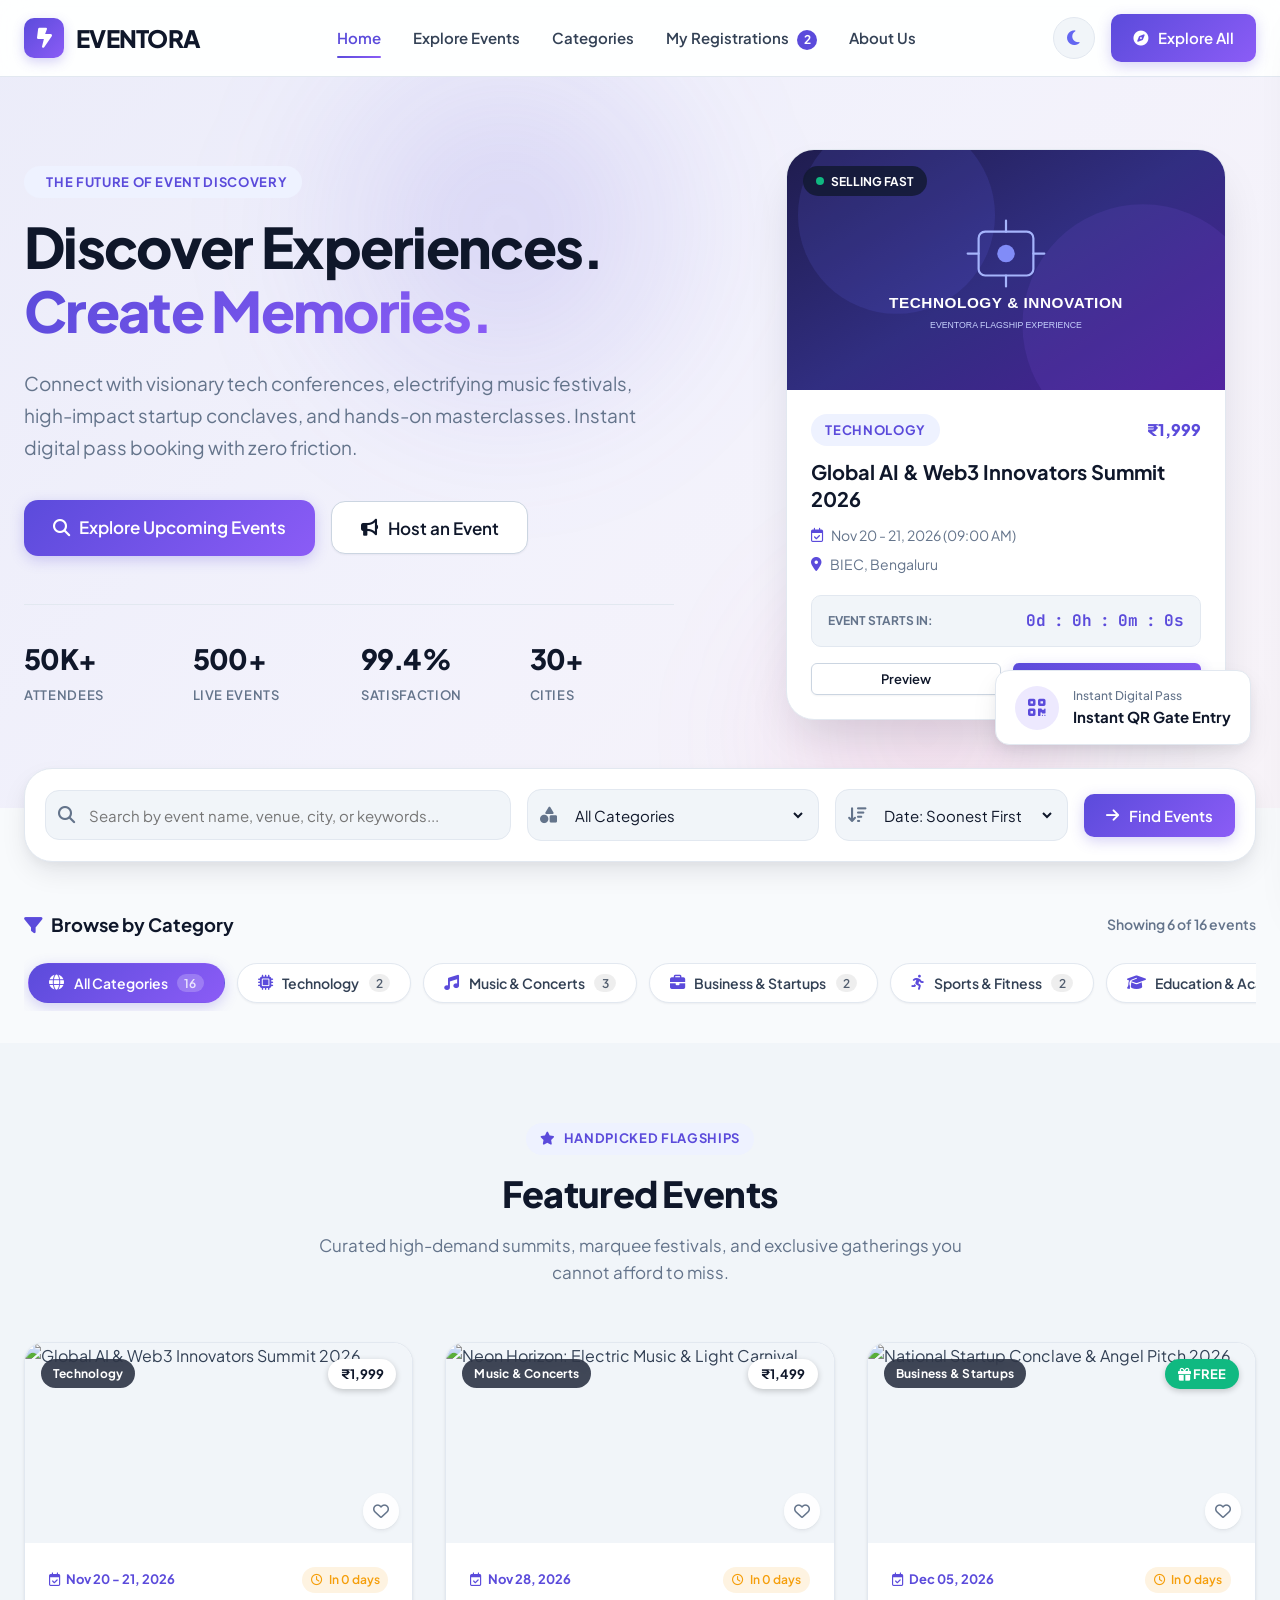
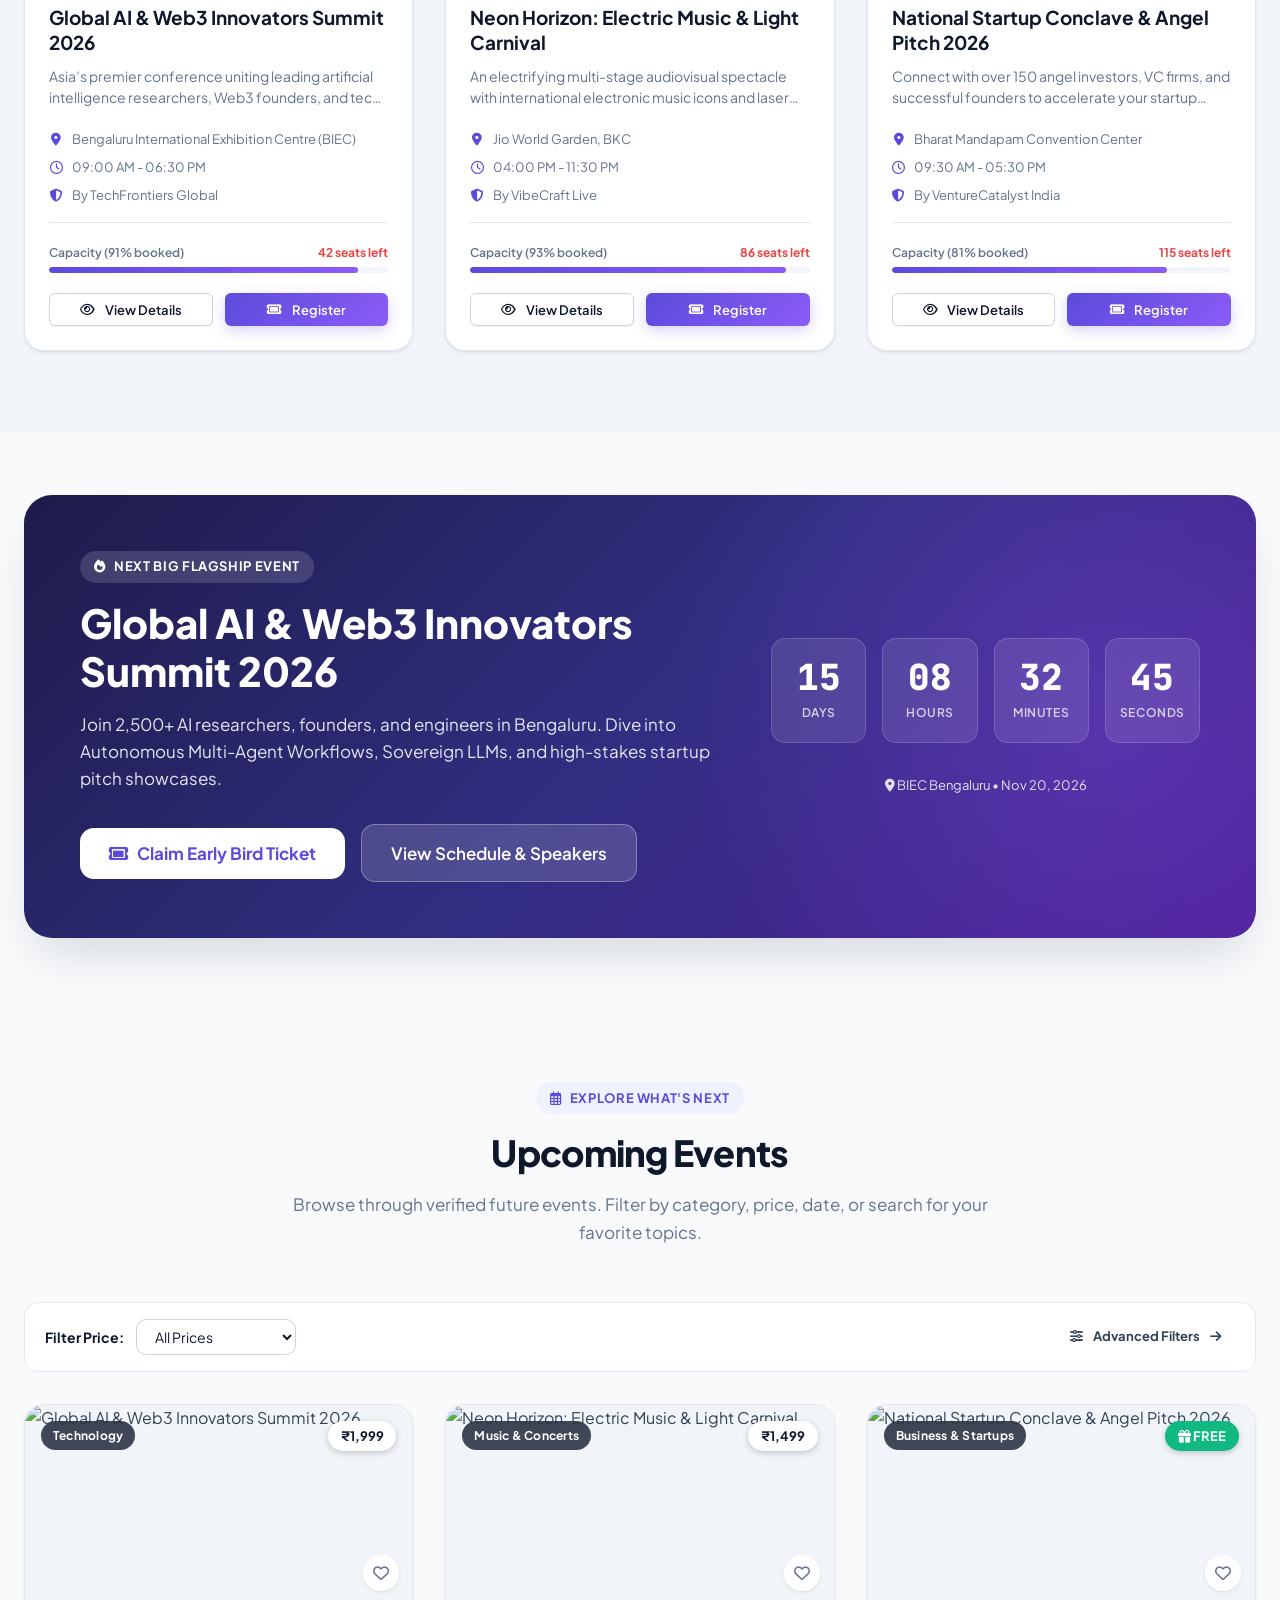
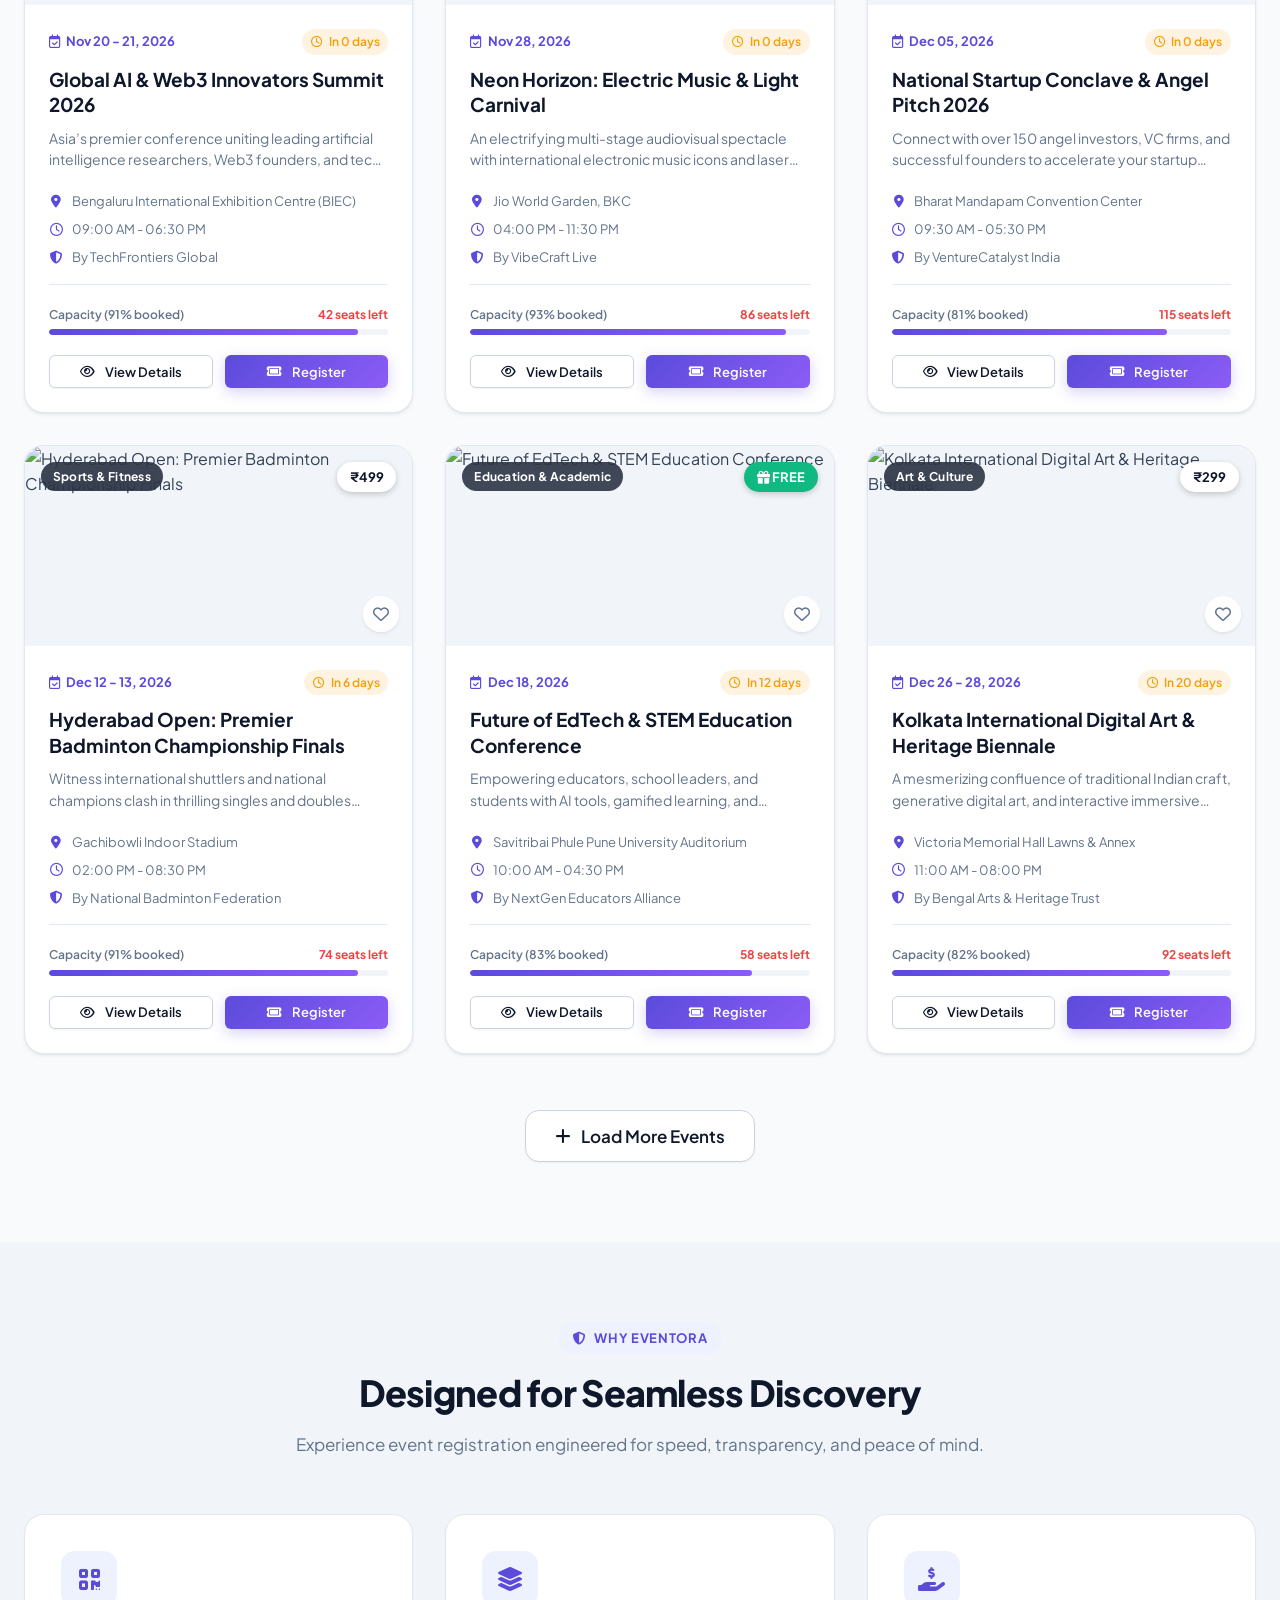
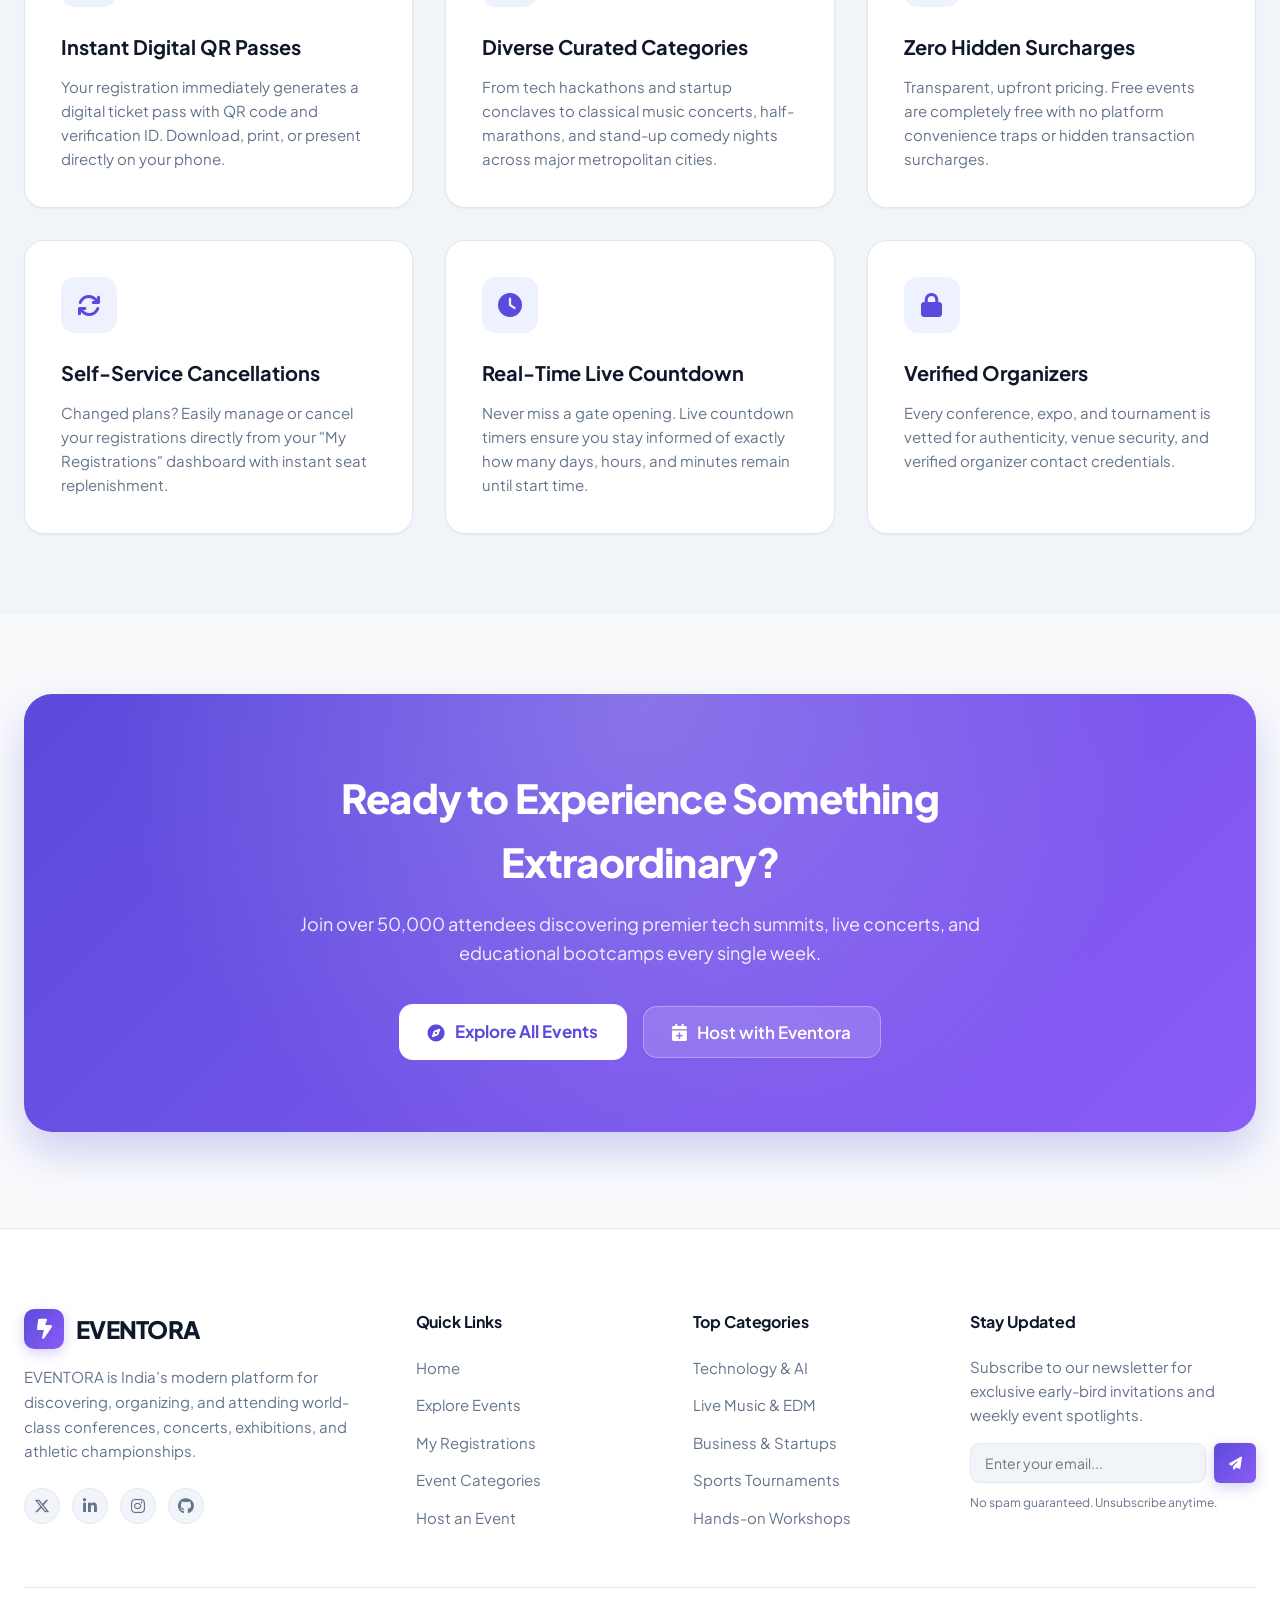
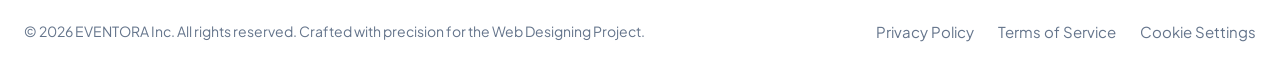
==== index.html @ 37d8bfb1 "feat: complete production-ready Eventora platform with multi-page discovery, registration, and theme" ====
<!DOCTYPE html>
<html lang="en" data-theme="light">
<head>
  <meta charset="UTF-8">
  <meta name="viewport" content="width=device-width, initial-scale=1.0">
  <meta http-equiv="X-UA-Compatible" content="ie=edge">
  <title>EVENTORA – Discover Experiences. Create Memories.</title>
  <meta name="description" content="EVENTORA is a modern, premium event discovery and registration platform. Find technology conferences, live music concerts, startup pitch summits, workshops, and sports championships.">
  <meta name="theme-color" content="#5B4BDB">

  <!-- Google Fonts: Plus Jakarta Sans -->
  <link rel="preconnect" href="https://fonts.googleapis.com">
  <link rel="preconnect" href="https://fonts.gstatic.com" crossorigin>
  <link href="https://fonts.googleapis.com/css2?family=Plus+Jakarta+Sans:wght@400;500;600;700;800&family=JetBrains+Mono:wght@600;700&display=swap" rel="stylesheet">

  <!-- Font Awesome 6.5.1 CDN -->
  <link rel="stylesheet" href="https://cdnjs.cloudflare.com/ajax/libs/font-awesome/6.5.1/css/all.min.css" integrity="sha512-DTOQO9RWCH3ppGqcWaEA1BIZOC6xxalwEsw9c2QQeAIftl+Vegovlnee1c9QX4TctnWMn13TZye+giMm8e2LwA==" crossorigin="anonymous" referrerpolicy="no-referrer" />

  <!-- Stylesheets -->
  <link rel="stylesheet" href="css/themes.css">
  <link rel="stylesheet" href="css/style.css">
  <link rel="stylesheet" href="css/responsive.css">
</head>
<body>

  <!-- ============================================================
       1. NAVIGATION BAR
       ============================================================ -->
  <header class="site-header" role="banner">
    <div class="container nav-container">
      <a href="index.html" class="brand-logo" aria-label="Eventora Home">
        <div class="brand-icon">
          <i class="fa-solid fa-bolt-lightning"></i>
        </div>
        <span>EVENTORA</span>
      </a>

      <nav class="nav-menu" role="navigation" aria-label="Main Navigation">
        <a href="index.html" class="nav-link active">Home</a>
        <a href="events.html" class="nav-link">Explore Events</a>
        <a href="#categoriesSection" class="nav-link">Categories</a>
        <a href="registrations.html" class="nav-link">
          My Registrations
          <span class="nav-badge-pill reg-count-badge" style="display: none;">0</span>
        </a>
        <a href="#whyChooseUs" class="nav-link">About Us</a>
      </nav>

      <div class="nav-actions">
        <!-- Theme Toggle -->
        <button class="theme-toggle-btn" aria-label="Toggle Dark/Light Mode" title="Toggle Theme">
          <i class="fa-solid fa-moon"></i>
        </button>

        <!-- CTA Button -->
        <a href="events.html" class="btn btn-primary btn-explore-nav">
          <i class="fa-solid fa-compass"></i> Explore All
        </a>

        <!-- Mobile Menu Hamburger -->
        <button class="mobile-menu-btn" aria-label="Open mobile navigation menu">
          <i class="fa-solid fa-bars"></i>
        </button>
      </div>
    </div>
  </header>

  <!-- Mobile Drawer Backdrop & Menu -->
  <div class="mobile-nav-backdrop" id="mobileNavBackdrop"></div>
  <aside class="mobile-nav-drawer" id="mobileNavDrawer" aria-label="Mobile Navigation Menu">
    <div class="mobile-drawer-header">
      <a href="index.html" class="brand-logo">
        <div class="brand-icon">
          <i class="fa-solid fa-bolt-lightning"></i>
        </div>
        <span>EVENTORA</span>
      </a>
      <button class="mobile-drawer-close" aria-label="Close menu">
        <i class="fa-solid fa-xmark"></i>
      </button>
    </div>

    <div class="mobile-drawer-links">
      <a href="index.html" class="mobile-drawer-link active">
        <i class="fa-solid fa-house"></i> Home
      </a>
      <a href="events.html" class="mobile-drawer-link">
        <i class="fa-solid fa-compass"></i> Explore Events
      </a>
      <a href="#categoriesSection" class="mobile-drawer-link">
        <i class="fa-solid fa-shapes"></i> Categories
      </a>
      <a href="registrations.html" class="mobile-drawer-link">
        <i class="fa-solid fa-ticket"></i> My Registrations
        <span class="nav-badge-pill reg-count-badge" style="display: none;">0</span>
      </a>
      <a href="#whyChooseUs" class="mobile-drawer-link">
        <i class="fa-solid fa-circle-info"></i> About Eventora
      </a>
      <a href="#" class="mobile-drawer-link host-event-trigger">
        <i class="fa-solid fa-calendar-plus"></i> Host an Event
      </a>
    </div>

    <div class="mobile-drawer-actions">
      <button class="btn btn-secondary btn-block theme-toggle-btn">
        <i class="fa-solid fa-moon"></i>
        <span class="theme-text">Dark Mode</span>
      </button>
      <a href="events.html" class="btn btn-primary btn-block">
        <i class="fa-solid fa-ticket"></i> Browse All Events
      </a>
    </div>
  </aside>

  <main id="mainContent">

    <!-- ============================================================
         2. HERO SECTION
         ============================================================ -->
    <section class="hero-section" aria-label="Hero Section">
      <div class="hero-glow-1"></div>
      <div class="hero-glow-2"></div>

      <div class="container hero-grid">
        <div class="hero-content">
          <div class="section-badge">
            <i class="fa-solid fa-sparkles"></i> The Future of Event Discovery
          </div>

          <h1 class="hero-headline">
            Discover Experiences. <br>
            <span class="gradient-text">Create Memories.</span>
          </h1>

          <p class="hero-description">
            Connect with visionary tech conferences, electrifying music festivals, high-impact startup conclaves, and hands-on masterclasses. Instant digital pass booking with zero friction.
          </p>

          <div class="hero-cta-group">
            <a href="#upcomingSection" class="btn btn-primary btn-lg">
              <i class="fa-solid fa-magnifying-glass"></i> Explore Upcoming Events
            </a>
            <button class="btn btn-secondary btn-lg host-event-trigger">
              <i class="fa-solid fa-bullhorn"></i> Host an Event
            </button>
          </div>

          <!-- Trust & Impact Metrics -->
          <div class="hero-metrics">
            <div class="metric-item">
              <span class="metric-number">50K+</span>
              <span class="metric-label">Attendees</span>
            </div>
            <div class="metric-item">
              <span class="metric-number">500+</span>
              <span class="metric-label">Live Events</span>
            </div>
            <div class="metric-item">
              <span class="metric-number">99.4%</span>
              <span class="metric-label">Satisfaction</span>
            </div>
            <div class="metric-item">
              <span class="metric-number">30+</span>
              <span class="metric-label">Cities</span>
            </div>
          </div>
        </div>

        <!-- Hero Visual Showcase Card -->
        <div class="hero-visual">
          <div class="hero-card-stack">
            <article class="hero-main-card">
              <div class="hero-card-image-box">
                <img src="https://images.unsplash.com/photo-1540575467063-178a50c2df87?auto=format&fit=crop&w=800&q=80" alt="Global AI & Web3 Summit 2026" class="hero-card-image" onerror="this.src='assets/images/tech-fallback.svg'">
                <div class="hero-card-live-pill">
                  <span class="pulse-dot"></span> SELLING FAST
                </div>
              </div>

              <div class="hero-card-body">
                <div class="hero-card-tags">
                  <span class="section-badge" style="margin-bottom: 0;">Technology</span>
                  <span style="font-weight: 800; color: var(--primary);">₹1,999</span>
                </div>

                <h3 class="hero-card-title">Global AI & Web3 Innovators Summit 2026</h3>

                <div class="hero-card-meta">
                  <div class="hero-card-meta-item">
                    <i class="fa-regular fa-calendar-check" style="color: var(--primary);"></i>
                    <span>Nov 20 - 21, 2026 (09:00 AM)</span>
                  </div>
                  <div class="hero-card-meta-item">
                    <i class="fa-solid fa-location-dot" style="color: var(--primary);"></i>
                    <span>BIEC, Bengaluru</span>
                  </div>
                </div>

                <div class="hero-countdown-box">
                  <span class="hero-countdown-label">Event Starts In:</span>
                  <div class="hero-countdown-timer">
                    <span id="heroTimerDays">15d</span> :
                    <span id="heroTimerHours">08h</span> :
                    <span id="heroTimerMins">32m</span> :
                    <span id="heroTimerSecs">44s</span>
                  </div>
                </div>

                <div style="margin-top: 1rem; display: flex; gap: 0.75rem;">
                  <button class="btn btn-secondary btn-sm btn-block quick-view-btn" data-id="evt-101">
                    Preview
                  </button>
                  <button class="btn btn-primary btn-sm btn-block register-card-btn" data-id="evt-101">
                    <i class="fa-solid fa-ticket"></i> Book Ticket
                  </button>
                </div>
              </div>
            </article>

            <!-- Floating Micro Interaction Badge -->
            <div class="floating-mini-widget">
              <div class="floating-icon-box">
                <i class="fa-solid fa-qrcode"></i>
              </div>
              <div>
                <div class="floating-text-sub">Instant Digital Pass</div>
                <div class="floating-text-main">Instant QR Gate Entry</div>
              </div>
            </div>
          </div>
        </div>
      </div>
    </section>

    <!-- ============================================================
         3. SEARCH SECTION
         ============================================================ -->
    <section class="search-filter-section" id="searchSection" aria-label="Event Search">
      <div class="container">
        <div class="search-box-card">
          <form class="search-form-grid" onsubmit="event.preventDefault();">
            <div class="search-input-wrapper">
              <i class="fa-solid fa-magnifying-glass search-input-icon"></i>
              <input type="text" class="search-input event-search-input" placeholder="Search by event name, venue, city, or keywords..." aria-label="Search events by keyword">
              <button type="button" class="search-clear-btn" aria-label="Clear search">
                <i class="fa-solid fa-xmark"></i>
              </button>
            </div>

            <div class="search-select-wrapper">
              <i class="fa-solid fa-shapes search-input-icon"></i>
              <select class="search-select" id="searchCategorySelect" aria-label="Filter by category">
                <option value="all">All Categories</option>
                <option value="technology">Technology</option>
                <option value="music">Music & Concerts</option>
                <option value="business">Business & Startups</option>
                <option value="sports">Sports & Fitness</option>
                <option value="education">Education & Academic</option>
                <option value="art">Art & Culture</option>
                <option value="workshops">Workshops & Bootcamps</option>
                <option value="entertainment">Entertainment & Comedy</option>
              </select>
            </div>

            <div class="search-select-wrapper">
              <i class="fa-solid fa-arrow-down-wide-short search-input-icon"></i>
              <select class="search-select" id="eventSortSelect" aria-label="Sort events">
                <option value="date-asc">Date: Soonest First</option>
                <option value="date-desc">Date: Latest First</option>
                <option value="price-asc">Price: Low to High</option>
                <option value="price-desc">Price: High to Low</option>
                <option value="popular">Most Popular</option>
                <option value="name-asc">Name: A to Z</option>
              </select>
            </div>

            <button type="button" class="btn btn-primary" onclick="document.getElementById('upcomingSection').scrollIntoView({behavior:'smooth'});">
              <i class="fa-solid fa-arrow-right"></i> Find Events
            </button>
          </form>
        </div>
      </div>
    </section>

    <!-- ============================================================
         4. CATEGORIES SECTION
         ============================================================ -->
    <section class="section" id="categoriesSection" style="padding-top: 1rem; padding-bottom: 2rem;">
      <div class="container">
        <div style="display: flex; align-items: center; justify-content: space-between; margin-bottom: 0.5rem; flex-wrap: wrap; gap: 0.5rem;">
          <h2 style="font-size: 1.15rem; font-weight: 700; color: var(--text-main);">
            <i class="fa-solid fa-filter" style="color: var(--primary); margin-right: 0.4rem;"></i> Browse by Category
          </h2>
          <div id="eventsResultsCounter" style="font-size: 0.875rem; color: var(--text-muted); font-weight: 600;">
            Showing events...
          </div>
        </div>

        <!-- Category Filter Chips -->
        <div class="categories-container" id="categoryChipsContainer" role="tablist" aria-label="Category Filters">
          <!-- Dynamically populated by js/events.js -->
        </div>
      </div>
    </section>

    <!-- ============================================================
         5. FEATURED EVENTS SECTION
         ============================================================ -->
    <section class="section" id="featuredSection" style="background: var(--bg-surface-subtle);" aria-labelledby="featuredHeading">
      <div class="container">
        <div class="section-header">
          <div class="section-badge">
            <i class="fa-solid fa-star"></i> Handpicked Flagships
          </div>
          <h2 class="section-title" id="featuredHeading">Featured Events</h2>
          <p class="section-subtitle">
            Curated high-demand summits, marquee festivals, and exclusive gatherings you cannot afford to miss.
          </p>
        </div>

        <div class="featured-grid" id="featuredEventsContainer">
          <!-- Dynamically injected by js/events.js -->
        </div>
      </div>
    </section>

    <!-- ============================================================
         6. LIVE COUNTDOWN SPOTLIGHT BANNER
         ============================================================ -->
    <section class="container" aria-label="Spotlight Event Countdown">
      <div class="spotlight-banner">
        <div class="spotlight-content">
          <div>
            <div class="spotlight-badge">
              <i class="fa-solid fa-fire"></i> NEXT BIG FLAGSHIP EVENT
            </div>
            <h2 class="spotlight-title">Global AI & Web3 Innovators Summit 2026</h2>
            <p class="spotlight-description">
              Join 2,500+ AI researchers, founders, and engineers in Bengaluru. Dive into Autonomous Multi-Agent Workflows, Sovereign LLMs, and high-stakes startup pitch showcases.
            </p>
            <div style="display: flex; gap: 1rem; align-items: center; flex-wrap: wrap;">
              <button class="btn btn-cta-light btn-lg" onclick="RegistrationManager.openModal('evt-101')">
                <i class="fa-solid fa-ticket"></i> Claim Early Bird Ticket
              </button>
              <a href="event-details.html?id=evt-101" class="btn btn-cta-ghost btn-lg">
                View Schedule &amp; Speakers
              </a>
            </div>
          </div>

          <div>
            <div class="countdown-grid-4">
              <div class="countdown-box-item">
                <div class="countdown-box-digits" id="spotlightDays">15</div>
                <div class="countdown-box-label">Days</div>
              </div>
              <div class="countdown-box-item">
                <div class="countdown-box-digits" id="spotlightHours">08</div>
                <div class="countdown-box-label">Hours</div>
              </div>
              <div class="countdown-box-item">
                <div class="countdown-box-digits" id="spotlightMins">32</div>
                <div class="countdown-box-label">Minutes</div>
              </div>
              <div class="countdown-box-item">
                <div class="countdown-box-digits" id="spotlightSecs">45</div>
                <div class="countdown-box-label">Seconds</div>
              </div>
            </div>
            <div style="text-align: center; font-size: 0.8125rem; opacity: 0.85;">
              <i class="fa-solid fa-location-dot"></i> BIEC Bengaluru &bull; Nov 20, 2026
            </div>
          </div>
        </div>
      </div>
    </section>

    <!-- ============================================================
         7. UPCOMING EVENTS (DISCOVERY GRID)
         ============================================================ -->
    <section class="section" id="upcomingSection" aria-labelledby="upcomingHeading">
      <div class="container">
        <div class="section-header">
          <div class="section-badge">
            <i class="fa-regular fa-calendar-days"></i> Explore What's Next
          </div>
          <h2 class="section-title" id="upcomingHeading">Upcoming Events</h2>
          <p class="section-subtitle">
            Browse through verified future events. Filter by category, price, date, or search for your favorite topics.
          </p>
        </div>

        <!-- Filter Sub-Toolbar -->
        <div style="display: flex; align-items: center; justify-content: space-between; margin-bottom: 2rem; flex-wrap: wrap; gap: 1rem; background: var(--bg-surface); padding: 1rem 1.25rem; border-radius: var(--radius-md); border: 1px solid var(--border-subtle);">
          <div style="display: flex; align-items: center; gap: 0.75rem; flex-wrap: wrap;">
            <span style="font-size: 0.875rem; font-weight: 700; color: var(--text-main);">Filter Price:</span>
            <select id="eventPriceFilter" class="form-control no-icon" style="padding: 0.45rem 0.85rem; width: auto; font-size: 0.875rem;">
              <option value="all">All Prices</option>
              <option value="free">Free Events Only</option>
              <option value="paid">Paid Events Only</option>
              <option value="under1000">Under ₹1,000</option>
            </select>
          </div>

          <div style="display: flex; align-items: center; gap: 0.75rem;">
            <a href="events.html" class="btn btn-ghost btn-sm" style="font-weight: 700;">
              <i class="fa-solid fa-sliders"></i> Advanced Filters <i class="fa-solid fa-arrow-right"></i>
            </a>
          </div>
        </div>

        <!-- Events Grid -->
        <div class="events-grid" id="upcomingEventsGrid">
          <!-- Dynamically populated by js/events.js -->
        </div>

        <!-- Empty State Container -->
        <div id="eventsEmptyState" class="empty-state" style="display: none;">
          <div class="empty-state-icon">
            <i class="fa-solid fa-magnifying-glass"></i>
          </div>
          <h3 class="empty-state-title">No Matching Events Found</h3>
          <p class="empty-state-desc">
            We couldn't find any events matching your selected criteria. Try resetting your search query or picking another category.
          </p>
          <button class="btn btn-primary" onclick="EventsController.setCategory('all'); document.querySelector('.event-search-input').value=''; EventsController.searchQuery=''; EventsController.applyFilters();">
            <i class="fa-solid fa-rotate-left"></i> Reset All Filters
          </button>
        </div>

        <!-- Load More Pagination Button -->
        <div id="loadMoreContainer" style="display: flex; justify-content: center; margin-top: 3.5rem;">
          <button class="btn btn-secondary btn-lg" id="loadMoreEventsBtn">
            <i class="fa-solid fa-plus"></i> Load More Events
          </button>
        </div>
      </div>
    </section>

    <!-- ============================================================
         8. WHY CHOOSE EVENTORA (BENEFITS)
         ============================================================ -->
    <section class="section" id="whyChooseUs" style="background: var(--bg-surface-subtle);" aria-labelledby="benefitsHeading">
      <div class="container">
        <div class="section-header">
          <div class="section-badge">
            <i class="fa-solid fa-shield-halved"></i> Why Eventora
          </div>
          <h2 class="section-title" id="benefitsHeading">Designed for Seamless Discovery</h2>
          <p class="section-subtitle">
            Experience event registration engineered for speed, transparency, and peace of mind.
          </p>
        </div>

        <div class="benefits-grid">
          <div class="benefit-card">
            <div class="benefit-icon-wrapper">
              <i class="fa-solid fa-qrcode"></i>
            </div>
            <h3 class="benefit-card-title">Instant Digital QR Passes</h3>
            <p class="benefit-card-desc">
              Your registration immediately generates a digital ticket pass with QR code and verification ID. Download, print, or present directly on your phone.
            </p>
          </div>

          <div class="benefit-card">
            <div class="benefit-icon-wrapper">
              <i class="fa-solid fa-layer-group"></i>
            </div>
            <h3 class="benefit-card-title">Diverse Curated Categories</h3>
            <p class="benefit-card-desc">
              From tech hackathons and startup conclaves to classical music concerts, half-marathons, and stand-up comedy nights across major metropolitan cities.
            </p>
          </div>

          <div class="benefit-card">
            <div class="benefit-icon-wrapper">
              <i class="fa-solid fa-hand-holding-dollar"></i>
            </div>
            <h3 class="benefit-card-title">Zero Hidden Surcharges</h3>
            <p class="benefit-card-desc">
              Transparent, upfront pricing. Free events are completely free with no platform convenience traps or hidden transaction surcharges.
            </p>
          </div>

          <div class="benefit-card">
            <div class="benefit-icon-wrapper">
              <i class="fa-solid fa-arrows-rotate"></i>
            </div>
            <h3 class="benefit-card-title">Self-Service Cancellations</h3>
            <p class="benefit-card-desc">
              Changed plans? Easily manage or cancel your registrations directly from your "My Registrations" dashboard with instant seat replenishment.
            </p>
          </div>

          <div class="benefit-card">
            <div class="benefit-icon-wrapper">
              <i class="fa-solid fa-clock"></i>
            </div>
            <h3 class="benefit-card-title">Real-Time Live Countdown</h3>
            <p class="benefit-card-desc">
              Never miss a gate opening. Live countdown timers ensure you stay informed of exactly how many days, hours, and minutes remain until start time.
            </p>
          </div>

          <div class="benefit-card">
            <div class="benefit-icon-wrapper">
              <i class="fa-solid fa-lock"></i>
            </div>
            <h3 class="benefit-card-title">Verified Organizers</h3>
            <p class="benefit-card-desc">
              Every conference, expo, and tournament is vetted for authenticity, venue security, and verified organizer contact credentials.
            </p>
          </div>
        </div>
      </div>
    </section>

    <!-- ============================================================
         9. CALL TO ACTION SECTION
         ============================================================ -->
    <section class="section cta-section" aria-label="Join Eventora">
      <div class="container">
        <div class="cta-card">
          <div class="cta-content">
            <h2 class="cta-title">Ready to Experience Something Extraordinary?</h2>
            <p class="cta-subtitle">
              Join over 50,000 attendees discovering premier tech summits, live concerts, and educational bootcamps every single week.
            </p>
            <div class="cta-buttons">
              <a href="events.html" class="btn btn-cta-light btn-lg">
                <i class="fa-solid fa-compass"></i> Explore All Events
              </a>
              <button class="btn btn-cta-ghost btn-lg host-event-trigger">
                <i class="fa-solid fa-calendar-plus"></i> Host with Eventora
              </button>
            </div>
          </div>
        </div>
      </div>
    </section>

  </main>

  <!-- ============================================================
       10. FOOTER
       ============================================================ -->
  <footer class="site-footer" role="contentinfo">
    <div class="container">
      <div class="footer-grid">
        <div>
          <a href="index.html" class="brand-logo">
            <div class="brand-icon">
              <i class="fa-solid fa-bolt-lightning"></i>
            </div>
            <span>EVENTORA</span>
          </a>
          <p class="footer-brand-desc">
            EVENTORA is India’s modern platform for discovering, organizing, and attending world-class conferences, concerts, exhibitions, and athletic championships.
          </p>
          <div class="footer-social-links">
            <a href="https://twitter.com" target="_blank" rel="noopener noreferrer" class="social-link" aria-label="Twitter"><i class="fa-brands fa-x-twitter"></i></a>
            <a href="https://linkedin.com" target="_blank" rel="noopener noreferrer" class="social-link" aria-label="LinkedIn"><i class="fa-brands fa-linkedin-in"></i></a>
            <a href="https://instagram.com" target="_blank" rel="noopener noreferrer" class="social-link" aria-label="Instagram"><i class="fa-brands fa-instagram"></i></a>
            <a href="https://github.com" target="_blank" rel="noopener noreferrer" class="social-link" aria-label="GitHub"><i class="fa-brands fa-github"></i></a>
          </div>
        </div>

        <div>
          <h4 class="footer-heading">Quick Links</h4>
          <ul class="footer-links-list">
            <li><a href="index.html" class="footer-link">Home</a></li>
            <li><a href="events.html" class="footer-link">Explore Events</a></li>
            <li><a href="registrations.html" class="footer-link">My Registrations</a></li>
            <li><a href="#categoriesSection" class="footer-link">Event Categories</a></li>
            <li><a href="#" class="footer-link host-event-trigger">Host an Event</a></li>
          </ul>
        </div>

        <div>
          <h4 class="footer-heading">Top Categories</h4>
          <ul class="footer-links-list">
            <li><a href="events.html?cat=technology" class="footer-link">Technology & AI</a></li>
            <li><a href="events.html?cat=music" class="footer-link">Live Music & EDM</a></li>
            <li><a href="events.html?cat=business" class="footer-link">Business & Startups</a></li>
            <li><a href="events.html?cat=sports" class="footer-link">Sports Tournaments</a></li>
            <li><a href="events.html?cat=workshops" class="footer-link">Hands-on Workshops</a></li>
          </ul>
        </div>

        <div>
          <h4 class="footer-heading">Stay Updated</h4>
          <p class="footer-newsletter-text">
            Subscribe to our newsletter for exclusive early-bird invitations and weekly event spotlights.
          </p>
          <form class="newsletter-form">
            <input type="email" class="newsletter-input" placeholder="Enter your email..." required aria-label="Email address for newsletter">
            <button type="submit" class="btn btn-primary btn-sm">
              <i class="fa-solid fa-paper-plane"></i>
            </button>
          </form>
          <div style="font-size: 0.75rem; color: var(--text-muted); margin-top: 0.6rem;">
            No spam guaranteed. Unsubscribe anytime.
          </div>
        </div>
      </div>

      <div class="footer-bottom">
        <div>
          &copy; 2026 EVENTORA Inc. All rights reserved. Crafted with precision for the Web Designing Project.
        </div>
        <div style="display: flex; gap: 1.5rem;">
          <a href="#mainContent" class="footer-link">Privacy Policy</a>
          <a href="#mainContent" class="footer-link">Terms of Service</a>
          <a href="#mainContent" class="footer-link">Cookie Settings</a>
        </div>
      </div>
    </div>
  </footer>

  <!-- ============================================================
       11. MODALS & POPUPS
       ============================================================ -->

  <!-- A. REGISTRATION FORM MODAL -->
  <div class="modal-overlay" id="registrationModal" role="dialog" aria-modal="true" aria-labelledby="regModalTitle">
    <div class="modal-box">
      <div class="modal-header">
        <h3 class="modal-title" id="regModalTitle">
          <i class="fa-solid fa-ticket" style="color: var(--primary); margin-right: 0.4rem;"></i> Register for Event
        </h3>
        <button class="modal-close-btn reg-modal-close" aria-label="Close registration form">
          <i class="fa-solid fa-xmark"></i>
        </button>
      </div>

      <div class="modal-body">
        <!-- Event Summary Preview Card -->
        <div id="regEventSummary"></div>

        <form id="eventRegistrationForm" novalidate>
          <!-- Full Name -->
          <div class="form-group">
            <label for="regFullName" class="form-label">
              Full Name <span class="required-star">*</span>
            </label>
            <div class="form-control-wrapper">
              <i class="fa-regular fa-user form-control-icon"></i>
              <input type="text" id="regFullName" class="form-control" placeholder="e.g. Aarav Sharma" required autocomplete="name">
            </div>
            <div class="form-error-msg" id="regFullNameError"></div>
          </div>

          <!-- Email Address -->
          <div class="form-group">
            <label for="regEmail" class="form-label">
              Email Address <span class="required-star">*</span>
            </label>
            <div class="form-control-wrapper">
              <i class="fa-regular fa-envelope form-control-icon"></i>
              <input type="email" id="regEmail" class="form-control" placeholder="e.g. aarav.sharma@example.com" required autocomplete="email">
            </div>
            <div class="form-help-text">Your digital pass and entry barcode will be registered to this email.</div>
            <div class="form-error-msg" id="regEmailError"></div>
          </div>

          <!-- Phone Number -->
          <div class="form-group">
            <label for="regPhone" class="form-label">
              Phone Number <span class="required-star">*</span>
            </label>
            <div class="form-control-wrapper">
              <i class="fa-solid fa-phone form-control-icon"></i>
              <input type="tel" id="regPhone" class="form-control" placeholder="e.g. 9876543210 or +91 98765 43210" required autocomplete="tel">
            </div>
            <div class="form-help-text">Valid 10-digit mobile number for SMS event reminders.</div>
            <div class="form-error-msg" id="regPhoneError"></div>
          </div>

          <!-- Selected Event Dropdown -->
          <div class="form-group">
            <label for="regEventSelect" class="form-label">
              Selected Event <span class="required-star">*</span>
            </label>
            <div class="form-control-wrapper">
              <i class="fa-regular fa-calendar-check form-control-icon"></i>
              <select id="regEventSelect" class="form-control" required>
                <!-- Populated dynamically -->
              </select>
            </div>
            <div class="form-error-msg" id="regEventSelectError"></div>
          </div>

          <!-- Ticket Count & Organization in 2 columns -->
          <div style="display: grid; grid-template-columns: 1fr 1fr; gap: 1rem;">
            <div class="form-group">
              <label for="regTicketCount" class="form-label">Tickets / Attendees</label>
              <div class="form-control-wrapper">
                <i class="fa-solid fa-users form-control-icon"></i>
                <select id="regTicketCount" class="form-control">
                  <option value="1">1 Pass</option>
                  <option value="2">2 Passes</option>
                  <option value="3">3 Passes</option>
                  <option value="4">4 Passes</option>
                </select>
              </div>
            </div>

            <div class="form-group">
              <label for="regOrganization" class="form-label">College / Company <small style="color: var(--text-muted);">(Optional)</small></label>
              <div class="form-control-wrapper">
                <i class="fa-regular fa-building form-control-icon"></i>
                <input type="text" id="regOrganization" class="form-control" placeholder="e.g. IIT Bombay / Tech Corp">
              </div>
            </div>
          </div>

          <!-- Special Requests / Notes -->
          <div class="form-group">
            <label for="regNotes" class="form-label">Special Requests / Dietary Notes <small style="color: var(--text-muted);">(Optional)</small></label>
            <textarea id="regNotes" class="form-control no-icon" rows="2" placeholder="e.g. Dietary preferences, wheelchair access, or questions for speakers..."></textarea>
          </div>

          <!-- Dynamic Pricing Box -->
          <div id="regPriceCalculation" style="background: var(--bg-surface-subtle); padding: 1rem; border-radius: var(--radius-sm); border: 1px solid var(--border-subtle); margin-bottom: 1.25rem;">
            <!-- Dynamically calculated -->
          </div>

          <!-- Terms Checkbox -->
          <div class="form-group" style="margin-bottom: 1.5rem;">
            <label class="form-checkbox-label">
              <input type="checkbox" id="regTermsAgree" class="form-checkbox" required>
              <span>I agree to the Eventora Attendee Code of Conduct and Cancellation Policy. <span class="required-star">*</span></span>
            </label>
            <div class="form-error-msg" id="regTermsAgreeError"></div>
          </div>

          <!-- Submit Button -->
          <button type="submit" id="regSubmitBtn" class="btn btn-primary btn-block btn-lg">
            <i class="fa-solid fa-lock"></i> Confirm &amp; Reserve Spot
          </button>
        </form>
      </div>
    </div>
  </div>

  <!-- B. REGISTRATION SUCCESS MODAL (DIGITAL TICKET PASS) -->
  <div class="modal-overlay" id="registrationSuccessModal" role="dialog" aria-modal="true" aria-labelledby="successModalTitle">
    <div class="modal-box modal-box-wide">
      <div class="modal-header">
        <h3 class="modal-title" id="successModalTitle" style="color: #10B981;">
          <i class="fa-solid fa-circle-check"></i> Registration Confirmed!
        </h3>
        <button class="modal-close-btn success-modal-close" aria-label="Close ticket modal">
          <i class="fa-solid fa-xmark"></i>
        </button>
      </div>

      <div class="modal-body">
        <p style="color: var(--text-muted); font-size: 0.9375rem; margin-bottom: 1rem;">
          Your spot is locked in! A confirmation copy has been saved to your device. Here is your official Eventora Digital Entry Pass.
        </p>

        <!-- Digital Ticket Output Container -->
        <div id="ticketPassContainer"></div>

        <div style="display: flex; gap: 1rem; align-items: center; justify-content: flex-end; flex-wrap: wrap; margin-top: 1.5rem;">
          <button class="btn btn-secondary" id="ticketPrintBtn">
            <i class="fa-solid fa-print"></i> Print / Save Pass
          </button>
          <a href="registrations.html" class="btn btn-outline">
            <i class="fa-solid fa-list-check"></i> View My Registrations
          </a>
          <button class="btn btn-primary success-modal-close">
            <i class="fa-solid fa-arrow-left"></i> Back to Events
          </button>
        </div>
      </div>
    </div>
  </div>

  <!-- C. QUICK VIEW MODAL -->
  <div class="modal-overlay" id="quickViewModal" role="dialog" aria-modal="true" aria-labelledby="quickModalTitle">
    <div class="modal-box modal-box-wide">
      <div class="modal-header">
        <h3 class="modal-title" id="quickModalTitle">Event Overview</h3>
        <button class="modal-close-btn quick-modal-close" aria-label="Close preview">
          <i class="fa-solid fa-xmark"></i>
        </button>
      </div>
      <div class="modal-body" id="quickViewModalContent">
        <!-- Injected dynamically by js/events.js -->
      </div>
    </div>
  </div>

  <!-- D. HOST AN EVENT INFORMATION MODAL -->
  <div class="modal-overlay" id="hostEventModal" role="dialog" aria-modal="true" aria-labelledby="hostModalTitle">
    <div class="modal-box">
      <div class="modal-header">
        <h3 class="modal-title" id="hostModalTitle">
          <i class="fa-solid fa-bullhorn" style="color: var(--primary); margin-right: 0.4rem;"></i> Host Your Event on Eventora
        </h3>
        <button class="modal-close-btn host-modal-close" aria-label="Close modal">
          <i class="fa-solid fa-xmark"></i>
        </button>
      </div>
      <div class="modal-body">
        <p style="color: var(--text-muted); font-size: 0.9375rem; margin-bottom: 1.5rem;">
          Tap into a vibrant community of over 50,000 active attendees across India. We provide automated QR ticketing, real-time analytics, and fraud protection.
        </p>

        <form id="hostEventInquiryForm">
          <div class="form-group">
            <label class="form-label">Organizer / Company Name</label>
            <input type="text" class="form-control no-icon" placeholder="e.g. DevCraft Collective" required>
          </div>
          <div class="form-group">
            <label class="form-label">Work Email</label>
            <input type="email" class="form-control no-icon" placeholder="organizer@company.com" required>
          </div>
          <div class="form-group">
            <label class="form-label">Event Category &amp; Target City</label>
            <input type="text" class="form-control no-icon" placeholder="e.g. Technology Conference in Bengaluru" required>
          </div>
          <div class="form-group">
            <label class="form-label">Expected Attendee Count</label>
            <select class="form-control no-icon">
              <option value="small">50 - 200 Attendees</option>
              <option value="medium">200 - 1,000 Attendees</option>
              <option value="large">1,000+ Attendees</option>
            </select>
          </div>
          <button type="submit" class="btn btn-primary btn-block btn-lg" style="margin-top: 1.5rem;">
            Submit Organizer Inquiry
          </button>
        </form>
      </div>
    </div>
  </div>

  <!-- Back to Top Button -->
  <button class="back-to-top" id="backToTopBtn" aria-label="Back to top">
    <i class="fa-solid fa-arrow-up"></i>
  </button>

  <!-- Global Toast Notification Container -->
  <div class="toast-container" id="toastContainer" aria-live="polite"></div>

  <!-- Scripts -->
  <script src="js/data.js"></script>
  <script src="js/storage.js"></script>
  <script src="js/theme.js"></script>
  <script src="js/registration.js"></script>
  <script src="js/events.js"></script>
  <script src="js/app.js"></script>
</body>
</html>
---- css/themes.css ----
/**
 * EVENTORA - Theme Styles & Variables
 * Premium SaaS color system with high-contrast, accessible light and dark palettes.
 */

:root {
  /* Common Brand Palette */
  --primary: #5B4BDB;
  --primary-rgb: 91, 75, 219;
  --primary-hover: #4839B8;
  --primary-dark: #372A99;
  --primary-light: #EEF2FF;
  --primary-glow: rgba(91, 75, 219, 0.25);
  --primary-gradient: linear-gradient(135deg, #5B4BDB 0%, #8B5CF6 100%);
  --primary-gradient-hover: linear-gradient(135deg, #4839B8 0%, #7C3AED 100%);
  --hero-gradient: linear-gradient(135deg, rgba(91, 75, 219, 0.08) 0%, rgba(139, 92, 246, 0.05) 50%, rgba(236, 72, 153, 0.04) 100%);

  --secondary: #8B5CF6;
  --secondary-rgb: 139, 92, 246;
  --accent: #F43F5E;
  --accent-amber: #F59E0B;
  --accent-emerald: #10B981;
  --accent-cyan: #06B6D4;

  /* Typography */
  --font-sans: 'Plus Jakarta Sans', -apple-system, BlinkMacSystemFont, 'Segoe UI', Roboto, Helvetica, Arial, sans-serif;
  --font-mono: 'JetBrains Mono', monospace;

  /* Standard Radii */
  --radius-xs: 6px;
  --radius-sm: 10px;
  --radius-md: 14px;
  --radius-lg: 20px;
  --radius-xl: 28px;
  --radius-full: 9999px;

  /* Transitions */
  --transition-fast: 150ms cubic-bezier(0.4, 0, 0.2, 1);
  --transition-normal: 250ms cubic-bezier(0.4, 0, 0.2, 1);
  --transition-slow: 400ms cubic-bezier(0.4, 0, 0.2, 1);

  /* Default (Light) Theme Variables */
  --bg-body: #F8FAFC;
  --bg-surface: #FFFFFF;
  --bg-surface-elevated: #FFFFFF;
  --bg-surface-subtle: #F1F5F9;
  --bg-glass: rgba(255, 255, 255, 0.85);
  --bg-overlay: rgba(15, 23, 42, 0.65);

  --text-main: #0F172A;
  --text-body: #334155;
  --text-muted: #64748B;
  --text-subtle: #94A3B8;

  --border-subtle: #E2E8F0;
  --border-strong: #CBD5E1;
  --border-focus: #5B4BDB;

  --input-bg: #FFFFFF;
  --input-border: #CBD5E1;
  --input-focus-border: #5B4BDB;
  --input-focus-ring: rgba(91, 75, 219, 0.15);

  --shadow-xs: 0 1px 2px rgba(15, 23, 42, 0.05);
  --shadow-sm: 0 2px 4px rgba(15, 23, 42, 0.06), 0 1px 2px rgba(15, 23, 42, 0.04);
  --shadow-md: 0 6px 16px -2px rgba(15, 23, 42, 0.08), 0 2px 6px -1px rgba(15, 23, 42, 0.04);
  --shadow-lg: 0 12px 28px -4px rgba(15, 23, 42, 0.10), 0 4px 12px -2px rgba(15, 23, 42, 0.05);
  --shadow-xl: 0 24px 48px -12px rgba(15, 23, 42, 0.15);
  --shadow-hover: 0 20px 35px -8px rgba(91, 75, 219, 0.18), 0 8px 16px -4px rgba(15, 23, 42, 0.06);

  --badge-bg: #F1F5F9;
  --badge-text: #475569;

  --scrollbar-track: #F1F5F9;
  --scrollbar-thumb: #CBD5E1;
}

/* ============================================================
   DARK THEME SPECIFICATIONS
   ============================================================ */
[data-theme="dark"] {
  --bg-body: #0A0E17;
  --bg-surface: #121927;
  --bg-surface-elevated: #1B2438;
  --bg-surface-subtle: #162032;
  --bg-glass: rgba(18, 25, 39, 0.88);
  --bg-overlay: rgba(2, 6, 23, 0.82);

  --text-main: #F8FAFC;
  --text-body: #CBD5E1;
  --text-muted: #94A3B8;
  --text-subtle: #64748B;

  --border-subtle: #243048;
  --border-strong: #334466;
  --border-focus: #8B5CF6;

  --input-bg: #162032;
  --input-border: #2A3854;
  --input-focus-border: #8B5CF6;
  --input-focus-ring: rgba(139, 92, 246, 0.25);

  --shadow-xs: 0 1px 2px rgba(0, 0, 0, 0.4);
  --shadow-sm: 0 2px 4px rgba(0, 0, 0, 0.5);
  --shadow-md: 0 6px 16px -2px rgba(0, 0, 0, 0.6);
  --shadow-lg: 0 12px 30px -4px rgba(0, 0, 0, 0.7);
  --shadow-xl: 0 24px 50px -12px rgba(0, 0, 0, 0.85);
  --shadow-hover: 0 20px 38px -8px rgba(139, 92, 246, 0.28), 0 8px 20px -4px rgba(0, 0, 0, 0.5);

  --badge-bg: #1E293B;
  --badge-text: #E2E8F0;

  --hero-gradient: linear-gradient(135deg, rgba(91, 75, 219, 0.15) 0%, rgba(139, 92, 246, 0.10) 50%, rgba(236, 72, 153, 0.08) 100%);
  --primary-light: rgba(91, 75, 219, 0.2);

  --scrollbar-track: #0F172A;
  --scrollbar-thumb: #334155;
}

/* Body global theme transition */
body {
  background-color: var(--bg-body);
  color: var(--text-body);
  transition: background-color var(--transition-normal), color var(--transition-normal);
}
---- css/style.css ----
/**
 * EVENTORA - Main Stylesheet
 * Modern SaaS Event Management & Discovery Platform
 */

/* ============================================================
   1. CSS RESET & BASE
   ============================================================ */
*, *::before, *::after {
  box-sizing: border-box;
  margin: 0;
  padding: 0;
}

html {
  font-size: 16px;
  scroll-behavior: smooth;
  -webkit-text-size-adjust: 100%;
}

body {
  font-family: var(--font-sans);
  font-size: 1rem;
  line-height: 1.6;
  color: var(--text-body);
  background-color: var(--bg-body);
  min-height: 100vh;
  display: flex;
  flex-direction: column;
  overflow-x: hidden;
}

/* Custom Scrollbar */
::-webkit-scrollbar {
  width: 10px;
  height: 10px;
}
::-webkit-scrollbar-track {
  background: var(--scrollbar-track);
}
::-webkit-scrollbar-thumb {
  background: var(--scrollbar-thumb);
  border-radius: var(--radius-full);
}
::-webkit-scrollbar-thumb:hover {
  background: var(--primary);
}

img {
  max-width: 100%;
  height: auto;
  display: block;
}

a {
  color: inherit;
  text-decoration: none;
  transition: color var(--transition-fast);
}

button, input, select, textarea {
  font-family: inherit;
  font-size: inherit;
  color: inherit;
  border: none;
  background: none;
  outline: none;
}

button {
  cursor: pointer;
}

ul, ol {
  list-style: none;
}

/* Accessibility: Focus visible styling */
:focus-visible {
  outline: 2px solid var(--primary);
  outline-offset: 3px;
  border-radius: var(--radius-xs);
}

/* ============================================================
   2. LAYOUT & CONTAINERS
   ============================================================ */
.container {
  width: 100%;
  max-width: 1280px;
  margin-left: auto;
  margin-right: auto;
  padding-left: 1.5rem;
  padding-right: 1.5rem;
}

.container-narrow {
  max-width: 900px;
}

.section {
  padding-top: 5rem;
  padding-bottom: 5rem;
  position: relative;
}

.section-header {
  text-align: center;
  max-width: 700px;
  margin: 0 auto 3.5rem auto;
}

.section-badge {
  display: inline-flex;
  align-items: center;
  gap: 0.5rem;
  padding: 0.35rem 0.9rem;
  background: var(--primary-light);
  color: var(--primary);
  font-size: 0.8125rem;
  font-weight: 700;
  text-transform: uppercase;
  letter-spacing: 0.05em;
  border-radius: var(--radius-full);
  margin-bottom: 1rem;
}

[data-theme="dark"] .section-badge {
  background: rgba(139, 92, 246, 0.15);
  color: #C4B5FD;
}

.section-title {
  font-size: 2.25rem;
  font-weight: 800;
  color: var(--text-main);
  line-height: 1.25;
  margin-bottom: 1rem;
  letter-spacing: -0.02em;
}

.section-subtitle {
  font-size: 1.0625rem;
  color: var(--text-muted);
  line-height: 1.6;
}

/* Gradient Text Effect */
.gradient-text {
  background: var(--primary-gradient);
  -webkit-background-clip: text;
  -webkit-text-fill-color: transparent;
  display: inline-block;
}

/* ============================================================
   3. BUTTONS & INTERACTIVE ELEMENTS
   ============================================================ */
.btn {
  display: inline-flex;
  align-items: center;
  justify-content: center;
  gap: 0.6rem;
  padding: 0.75rem 1.4rem;
  font-size: 0.9375rem;
  font-weight: 600;
  border-radius: var(--radius-sm);
  transition: all var(--transition-fast);
  white-space: nowrap;
  user-select: none;
}

.btn-primary {
  background: var(--primary-gradient);
  color: #FFFFFF;
  box-shadow: 0 4px 14px var(--primary-glow);
}
.btn-primary:hover {
  background: var(--primary-gradient-hover);
  transform: translateY(-2px);
  box-shadow: 0 6px 20px rgba(91, 75, 219, 0.35);
}
.btn-primary:active {
  transform: translateY(0);
}

.btn-secondary {
  background: var(--bg-surface-elevated);
  color: var(--text-main);
  border: 1px solid var(--border-strong);
  box-shadow: var(--shadow-xs);
}
.btn-secondary:hover {
  background: var(--bg-surface-subtle);
  border-color: var(--primary);
  color: var(--primary);
  transform: translateY(-2px);
}

.btn-outline {
  border: 1.5px solid var(--primary);
  color: var(--primary);
  background: transparent;
}
.btn-outline:hover {
  background: var(--primary);
  color: #FFFFFF;
  transform: translateY(-2px);
}

.btn-ghost {
  color: var(--text-body);
  background: transparent;
}
.btn-ghost:hover {
  background: var(--bg-surface-subtle);
  color: var(--primary);
}

.btn-danger {
  background: #EF4444;
  color: #FFFFFF;
}
.btn-danger:hover {
  background: #DC2626;
  transform: translateY(-2px);
  box-shadow: 0 4px 14px rgba(239, 68, 68, 0.3);
}

.btn-sm {
  padding: 0.45rem 0.9rem;
  font-size: 0.8125rem;
  border-radius: var(--radius-xs);
}

.btn-lg {
  padding: 0.9rem 1.8rem;
  font-size: 1.0625rem;
  border-radius: var(--radius-md);
}

.btn-block {
  width: 100%;
}

.btn:disabled, .btn[disabled] {
  opacity: 0.6;
  cursor: not-allowed;
  transform: none !important;
  box-shadow: none !important;
}

/* ============================================================
   4. NAVIGATION BAR
   ============================================================ */
.site-header {
  position: sticky;
  top: 0;
  left: 0;
  width: 100%;
  z-index: 1000;
  background: var(--bg-glass);
  backdrop-filter: blur(16px);
  -webkit-backdrop-filter: blur(16px);
  border-bottom: 1px solid var(--border-subtle);
  transition: all var(--transition-normal);
}

.site-header.scrolled {
  box-shadow: var(--shadow-sm);
  border-bottom-color: var(--border-strong);
}

.nav-container {
  display: flex;
  align-items: center;
  justify-content: space-between;
  height: 4.75rem;
}

.brand-logo {
  display: flex;
  align-items: center;
  gap: 0.75rem;
  font-size: 1.5rem;
  font-weight: 800;
  color: var(--text-main);
  letter-spacing: -0.03em;
}

.brand-icon {
  width: 2.5rem;
  height: 2.5rem;
  border-radius: var(--radius-sm);
  background: var(--primary-gradient);
  display: flex;
  align-items: center;
  justify-content: center;
  color: #FFFFFF;
  font-size: 1.25rem;
  box-shadow: 0 4px 12px var(--primary-glow);
}

.nav-menu {
  display: flex;
  align-items: center;
  gap: 2rem;
}

.nav-link {
  font-size: 0.9375rem;
  font-weight: 600;
  color: var(--text-body);
  position: relative;
  padding: 0.5rem 0;
  transition: color var(--transition-fast);
}

.nav-link:hover {
  color: var(--primary);
}

.nav-link.active {
  color: var(--primary);
}

.nav-link.active::after {
  content: '';
  position: absolute;
  bottom: 0;
  left: 0;
  width: 100%;
  height: 2.5px;
  background: var(--primary-gradient);
  border-radius: var(--radius-full);
}

.nav-badge-pill {
  display: inline-flex;
  align-items: center;
  justify-content: center;
  min-width: 1.25rem;
  height: 1.25rem;
  padding: 0 0.35rem;
  font-size: 0.75rem;
  font-weight: 700;
  border-radius: var(--radius-full);
  background: var(--primary);
  color: #FFFFFF;
  margin-left: 0.35rem;
}

.nav-actions {
  display: flex;
  align-items: center;
  gap: 1rem;
}

.theme-toggle-btn {
  width: 2.6rem;
  height: 2.6rem;
  border-radius: var(--radius-full);
  background: var(--bg-surface-subtle);
  border: 1px solid var(--border-subtle);
  display: flex;
  align-items: center;
  justify-content: center;
  color: var(--text-main);
  font-size: 1.05rem;
  transition: all var(--transition-fast);
}

.theme-toggle-btn:hover {
  background: var(--bg-surface-elevated);
  border-color: var(--border-strong);
  transform: rotate(15deg);
}

.mobile-menu-btn {
  display: none;
  width: 2.6rem;
  height: 2.6rem;
  border-radius: var(--radius-sm);
  background: var(--bg-surface-subtle);
  border: 1px solid var(--border-subtle);
  align-items: center;
  justify-content: center;
  color: var(--text-main);
  font-size: 1.2rem;
}

/* ============================================================
   5. HERO SECTION
   ============================================================ */
.hero-section {
  position: relative;
  padding-top: 4.5rem;
  padding-bottom: 5.5rem;
  background: var(--hero-gradient);
  overflow: hidden;
}

.hero-glow-1 {
  position: absolute;
  top: -100px;
  left: 20%;
  width: 500px;
  height: 500px;
  border-radius: 50%;
  background: radial-gradient(circle, rgba(91, 75, 219, 0.18) 0%, transparent 70%);
  filter: blur(60px);
  pointer-events: none;
  z-index: 0;
}

.hero-glow-2 {
  position: absolute;
  bottom: -150px;
  right: 10%;
  width: 450px;
  height: 450px;
  border-radius: 50%;
  background: radial-gradient(circle, rgba(236, 72, 153, 0.12) 0%, transparent 70%);
  filter: blur(50px);
  pointer-events: none;
  z-index: 0;
}

.hero-grid {
  display: grid;
  grid-template-columns: 1.15fr 0.85fr;
  gap: 3.5rem;
  align-items: center;
  position: relative;
  z-index: 1;
}

.hero-content {
  max-width: 650px;
}

.hero-headline {
  font-size: 3.5rem;
  font-weight: 800;
  line-height: 1.15;
  color: var(--text-main);
  letter-spacing: -0.03em;
  margin-bottom: 1.5rem;
}

.hero-description {
  font-size: 1.1875rem;
  line-height: 1.7;
  color: var(--text-muted);
  margin-bottom: 2.25rem;
}

.hero-cta-group {
  display: flex;
  align-items: center;
  flex-wrap: wrap;
  gap: 1rem;
  margin-bottom: 3rem;
}

.hero-metrics {
  display: grid;
  grid-template-columns: repeat(4, 1fr);
  gap: 1.5rem;
  padding-top: 2rem;
  border-top: 1px solid var(--border-subtle);
}

.metric-item {
  display: flex;
  flex-direction: column;
}

.metric-number {
  font-size: 1.75rem;
  font-weight: 800;
  color: var(--text-main);
  letter-spacing: -0.02em;
}

.metric-label {
  font-size: 0.8125rem;
  font-weight: 600;
  color: var(--text-muted);
  text-transform: uppercase;
  letter-spacing: 0.05em;
  margin-top: 0.25rem;
}

/* Floating Hero Showcase Card */
.hero-visual {
  position: relative;
}

.hero-card-stack {
  position: relative;
  max-width: 440px;
  margin: 0 auto;
}

.hero-main-card {
  background: var(--bg-surface);
  border: 1px solid var(--border-subtle);
  border-radius: var(--radius-xl);
  overflow: hidden;
  box-shadow: var(--shadow-xl);
  transition: transform var(--transition-normal);
}

.hero-card-image-box {
  position: relative;
  height: 240px;
  overflow: hidden;
}

.hero-card-image {
  width: 100%;
  height: 100%;
  object-fit: cover;
}

.hero-card-live-pill {
  position: absolute;
  top: 1rem;
  left: 1rem;
  background: rgba(15, 23, 42, 0.75);
  backdrop-filter: blur(8px);
  color: #FFFFFF;
  padding: 0.35rem 0.8rem;
  border-radius: var(--radius-full);
  font-size: 0.75rem;
  font-weight: 700;
  display: flex;
  align-items: center;
  gap: 0.45rem;
}

.pulse-dot {
  width: 8px;
  height: 8px;
  border-radius: 50%;
  background: #10B981;
  box-shadow: 0 0 0 0 rgba(16, 185, 129, 0.7);
  animation: pulseAnimation 2s infinite;
}

@keyframes pulseAnimation {
  0% { box-shadow: 0 0 0 0 rgba(16, 185, 129, 0.7); }
  70% { box-shadow: 0 0 0 10px rgba(16, 185, 129, 0); }
  100% { box-shadow: 0 0 0 0 rgba(16, 185, 129, 0); }
}

.hero-card-body {
  padding: 1.5rem;
}

.hero-card-tags {
  display: flex;
  align-items: center;
  justify-content: space-between;
  margin-bottom: 0.75rem;
}

.hero-card-title {
  font-size: 1.25rem;
  font-weight: 700;
  color: var(--text-main);
  line-height: 1.35;
  margin-bottom: 0.75rem;
}

.hero-card-meta {
  display: flex;
  flex-direction: column;
  gap: 0.4rem;
  font-size: 0.875rem;
  color: var(--text-muted);
  margin-bottom: 1.25rem;
}

.hero-card-meta-item {
  display: flex;
  align-items: center;
  gap: 0.5rem;
}

.hero-countdown-box {
  background: var(--bg-surface-subtle);
  border: 1px solid var(--border-subtle);
  border-radius: var(--radius-sm);
  padding: 0.75rem 1rem;
  display: flex;
  align-items: center;
  justify-content: space-between;
}

.hero-countdown-label {
  font-size: 0.75rem;
  font-weight: 700;
  text-transform: uppercase;
  color: var(--text-muted);
}

.hero-countdown-timer {
  font-family: var(--font-mono);
  font-weight: 700;
  font-size: 1rem;
  color: var(--primary);
  display: flex;
  gap: 0.5rem;
}

/* Floating Mini Widget */
.floating-mini-widget {
  position: absolute;
  bottom: -25px;
  right: -25px;
  background: var(--bg-surface-elevated);
  border: 1px solid var(--border-subtle);
  border-radius: var(--radius-md);
  padding: 0.9rem 1.2rem;
  box-shadow: var(--shadow-lg);
  display: flex;
  align-items: center;
  gap: 0.85rem;
  z-index: 2;
  animation: floatSlow 4s ease-in-out infinite alternate;
}

@keyframes floatSlow {
  0% { transform: translateY(0px); }
  100% { transform: translateY(-10px); }
}

.floating-icon-box {
  width: 2.75rem;
  height: 2.75rem;
  border-radius: var(--radius-full);
  background: #EDE9FE;
  color: var(--primary);
  display: flex;
  align-items: center;
  justify-content: center;
  font-size: 1.25rem;
}

[data-theme="dark"] .floating-icon-box {
  background: rgba(139, 92, 246, 0.2);
}

.floating-text-sub {
  font-size: 0.75rem;
  color: var(--text-muted);
  font-weight: 500;
}

.floating-text-main {
  font-size: 0.9375rem;
  font-weight: 700;
  color: var(--text-main);
}

/* ============================================================
   6. SEARCH & FILTER SECTION
   ============================================================ */
.search-filter-section {
  position: relative;
  margin-top: -2.5rem;
  z-index: 10;
  padding-bottom: 2rem;
}

.search-box-card {
  background: var(--bg-surface);
  border: 1px solid var(--border-subtle);
  border-radius: var(--radius-xl);
  padding: 1.25rem;
  box-shadow: var(--shadow-lg);
}

.search-form-grid {
  display: grid;
  grid-template-columns: 2fr 1.25fr 1fr auto;
  gap: 1rem;
  align-items: center;
}

.search-input-wrapper {
  position: relative;
  display: flex;
  align-items: center;
  background: var(--bg-surface-subtle);
  border: 1px solid var(--border-subtle);
  border-radius: var(--radius-md);
  padding: 0.25rem 0.75rem;
  transition: all var(--transition-fast);
}

.search-input-wrapper:focus-within {
  border-color: var(--input-focus-border);
  box-shadow: 0 0 0 3px var(--input-focus-ring);
  background: var(--input-bg);
}

.search-input-icon {
  color: var(--text-muted);
  font-size: 1.05rem;
  margin-right: 0.6rem;
}

.search-input {
  width: 100%;
  padding: 0.65rem 0.25rem;
  font-size: 0.9375rem;
  color: var(--text-main);
}

.search-clear-btn {
  color: var(--text-subtle);
  padding: 0.25rem 0.5rem;
  border-radius: var(--radius-full);
  display: none;
}
.search-clear-btn:hover {
  color: var(--text-main);
}

.search-select-wrapper {
  position: relative;
  background: var(--bg-surface-subtle);
  border: 1px solid var(--border-subtle);
  border-radius: var(--radius-md);
  padding: 0.25rem 0.75rem;
  display: flex;
  align-items: center;
  transition: all var(--transition-fast);
}

.search-select-wrapper:focus-within {
  border-color: var(--input-focus-border);
  box-shadow: 0 0 0 3px var(--input-focus-ring);
  background: var(--input-bg);
}

.search-select {
  width: 100%;
  padding: 0.65rem 0.25rem;
  font-size: 0.9375rem;
  color: var(--text-main);
  background: transparent;
  cursor: pointer;
}

.search-select option {
  background: var(--bg-surface);
  color: var(--text-main);
}

/* ============================================================
   7. CATEGORIES BAR & CAROUSEL
   ============================================================ */
.categories-container {
  display: flex;
  align-items: center;
  gap: 0.75rem;
  overflow-x: auto;
  padding: 1rem 0.25rem 0.5rem 0.25rem;
  scrollbar-width: none;
}
.categories-container::-webkit-scrollbar {
  display: none;
}

.category-chip {
  display: inline-flex;
  align-items: center;
  gap: 0.6rem;
  padding: 0.6rem 1.25rem;
  background: var(--bg-surface);
  border: 1px solid var(--border-subtle);
  border-radius: var(--radius-full);
  font-size: 0.875rem;
  font-weight: 600;
  color: var(--text-body);
  white-space: nowrap;
  transition: all var(--transition-fast);
  cursor: pointer;
  box-shadow: var(--shadow-xs);
}

.category-chip:hover {
  border-color: var(--primary);
  color: var(--primary);
  transform: translateY(-2px);
  background: var(--bg-surface-elevated);
}

.category-chip.active {
  background: var(--primary-gradient);
  color: #FFFFFF;
  border-color: transparent;
  box-shadow: 0 4px 14px var(--primary-glow);
}

.category-chip.active i {
  color: #FFFFFF;
}

.category-chip i {
  color: var(--primary);
  font-size: 0.95rem;
}

.category-count-badge {
  font-size: 0.75rem;
  opacity: 0.85;
  padding: 0.1rem 0.45rem;
  background: rgba(0, 0, 0, 0.08);
  border-radius: var(--radius-full);
}

.category-chip.active .category-count-badge {
  background: rgba(255, 255, 255, 0.25);
  color: #FFFFFF;
}

/* ============================================================
   8. EVENT CARDS & GRIDS
   ============================================================ */
.events-grid {
  display: grid;
  grid-template-columns: repeat(auto-fill, minmax(340px, 1fr));
  gap: 2rem;
}

.event-card {
  background: var(--bg-surface);
  border: 1px solid var(--border-subtle);
  border-radius: var(--radius-lg);
  overflow: hidden;
  box-shadow: var(--shadow-sm);
  display: flex;
  flex-direction: column;
  transition: all var(--transition-normal);
  position: relative;
}

.event-card:hover {
  transform: translateY(-6px);
  border-color: var(--border-strong);
  box-shadow: var(--shadow-hover);
}

.event-card-media {
  position: relative;
  height: 200px;
  overflow: hidden;
  background: var(--bg-surface-subtle);
}

.event-card-image {
  width: 100%;
  height: 100%;
  object-fit: cover;
  transition: transform var(--transition-slow);
}

.event-card:hover .event-card-image {
  transform: scale(1.06);
}

.event-badge-category {
  position: absolute;
  top: 1rem;
  left: 1rem;
  background: rgba(15, 23, 42, 0.78);
  backdrop-filter: blur(8px);
  color: #FFFFFF;
  padding: 0.3rem 0.75rem;
  border-radius: var(--radius-full);
  font-size: 0.75rem;
  font-weight: 700;
  letter-spacing: 0.02em;
}

.event-badge-price {
  position: absolute;
  top: 1rem;
  right: 1rem;
  padding: 0.3rem 0.8rem;
  border-radius: var(--radius-full);
  font-size: 0.8125rem;
  font-weight: 700;
  box-shadow: 0 2px 6px rgba(0, 0, 0, 0.2);
}

.badge-price-free {
  background: #10B981;
  color: #FFFFFF;
}

.badge-price-paid {
  background: #FFFFFF;
  color: var(--text-main);
}
[data-theme="dark"] .badge-price-paid {
  background: #1E293B;
  color: #F8FAFC;
}

.event-bookmark-btn {
  position: absolute;
  bottom: 0.85rem;
  right: 0.85rem;
  width: 2.25rem;
  height: 2.25rem;
  border-radius: var(--radius-full);
  background: rgba(255, 255, 255, 0.9);
  backdrop-filter: blur(4px);
  display: flex;
  align-items: center;
  justify-content: center;
  color: var(--text-muted);
  box-shadow: var(--shadow-sm);
  transition: all var(--transition-fast);
}
.event-bookmark-btn:hover {
  transform: scale(1.1);
  color: #EF4444;
}
.event-bookmark-btn.bookmarked {
  color: #EF4444;
  background: #FFFFFF;
}

.event-card-body {
  padding: 1.5rem;
  display: flex;
  flex-direction: column;
  flex-grow: 1;
}

.event-date-row {
  display: flex;
  align-items: center;
  justify-content: space-between;
  margin-bottom: 0.75rem;
}

.event-date-chip {
  display: inline-flex;
  align-items: center;
  gap: 0.4rem;
  font-size: 0.8125rem;
  font-weight: 700;
  color: var(--primary);
}

.event-countdown-chip {
  font-size: 0.75rem;
  font-weight: 600;
  color: var(--accent-amber);
  background: rgba(245, 158, 11, 0.12);
  padding: 0.2rem 0.55rem;
  border-radius: var(--radius-full);
  display: flex;
  align-items: center;
  gap: 0.35rem;
}

.event-card-title {
  font-size: 1.1875rem;
  font-weight: 700;
  line-height: 1.35;
  color: var(--text-main);
  margin-bottom: 0.6rem;
  display: -webkit-box;
  -webkit-line-clamp: 2;
  -webkit-box-orient: vertical;
  overflow: hidden;
}

.event-card-snippet {
  font-size: 0.875rem;
  color: var(--text-muted);
  line-height: 1.55;
  margin-bottom: 1.25rem;
  display: -webkit-box;
  -webkit-line-clamp: 2;
  -webkit-box-orient: vertical;
  overflow: hidden;
}

.event-card-details {
  display: flex;
  flex-direction: column;
  gap: 0.45rem;
  font-size: 0.8125rem;
  color: var(--text-muted);
  margin-bottom: 1.25rem;
  padding-bottom: 1rem;
  border-bottom: 1px solid var(--border-subtle);
}

.event-detail-item {
  display: flex;
  align-items: center;
  gap: 0.55rem;
}
.event-detail-item i {
  color: var(--primary);
  width: 14px;
  text-align: center;
}

/* Capacity Indicator */
.capacity-container {
  margin-bottom: 1.25rem;
}

.capacity-header {
  display: flex;
  align-items: center;
  justify-content: space-between;
  font-size: 0.75rem;
  font-weight: 600;
  color: var(--text-muted);
  margin-bottom: 0.35rem;
}

.capacity-remaining {
  color: #EF4444;
  font-weight: 700;
}

.capacity-bar-track {
  width: 100%;
  height: 6px;
  background: var(--bg-surface-subtle);
  border-radius: var(--radius-full);
  overflow: hidden;
}

.capacity-bar-fill {
  height: 100%;
  border-radius: var(--radius-full);
  background: var(--primary-gradient);
  transition: width var(--transition-normal);
}

.capacity-bar-fill.warning {
  background: linear-gradient(90deg, #F59E0B, #EF4444);
}

.event-card-footer {
  margin-top: auto;
  display: grid;
  grid-template-columns: 1fr 1fr;
  gap: 0.75rem;
}

/* ============================================================
   9. FEATURED SHOWCASE SECTION
   ============================================================ */
.featured-grid {
  display: grid;
  grid-template-columns: repeat(3, 1fr);
  gap: 2rem;
}

/* Live Countdown Spotlight Banner */
.spotlight-banner {
  background: linear-gradient(135deg, #1E1B4B 0%, #312E81 50%, #4C1D95 100%);
  border-radius: var(--radius-xl);
  padding: 3.5rem;
  color: #FFFFFF;
  position: relative;
  overflow: hidden;
  box-shadow: var(--shadow-xl);
  margin: 4rem 0;
}

.spotlight-banner::before {
  content: '';
  position: absolute;
  top: 0;
  right: 0;
  width: 60%;
  height: 100%;
  background: radial-gradient(circle at 80% 50%, rgba(139, 92, 246, 0.3), transparent 70%);
  pointer-events: none;
}

.spotlight-content {
  position: relative;
  z-index: 2;
  display: grid;
  grid-template-columns: 1.2fr 0.8fr;
  gap: 3rem;
  align-items: center;
}

.spotlight-badge {
  display: inline-flex;
  align-items: center;
  gap: 0.5rem;
  padding: 0.35rem 0.9rem;
  background: rgba(255, 255, 255, 0.15);
  backdrop-filter: blur(10px);
  border-radius: var(--radius-full);
  font-size: 0.8125rem;
  font-weight: 700;
  text-transform: uppercase;
  letter-spacing: 0.05em;
  margin-bottom: 1rem;
}

.spotlight-title {
  font-size: 2.5rem;
  font-weight: 800;
  line-height: 1.2;
  margin-bottom: 1rem;
}

.spotlight-description {
  font-size: 1.0625rem;
  opacity: 0.88;
  line-height: 1.6;
  margin-bottom: 2rem;
}

/* Big 4-Box Countdown Timer */
.countdown-grid-4 {
  display: grid;
  grid-template-columns: repeat(4, 1fr);
  gap: 1rem;
  margin-bottom: 2rem;
}

.countdown-box-item {
  background: rgba(255, 255, 255, 0.1);
  backdrop-filter: blur(10px);
  border: 1px solid rgba(255, 255, 255, 0.15);
  border-radius: var(--radius-md);
  padding: 1.25rem 0.5rem;
  text-align: center;
}

.countdown-box-digits {
  font-family: var(--font-mono);
  font-size: 2.25rem;
  font-weight: 800;
  line-height: 1;
  color: #FFFFFF;
}

.countdown-box-label {
  font-size: 0.75rem;
  font-weight: 600;
  text-transform: uppercase;
  letter-spacing: 0.05em;
  opacity: 0.75;
  margin-top: 0.5rem;
}

/* ============================================================
   10. WHY CHOOSE EVENTORA (BENEFITS)
   ============================================================ */
.benefits-grid {
  display: grid;
  grid-template-columns: repeat(3, 1fr);
  gap: 2rem;
}

.benefit-card {
  background: var(--bg-surface);
  border: 1px solid var(--border-subtle);
  border-radius: var(--radius-lg);
  padding: 2.25rem;
  box-shadow: var(--shadow-xs);
  transition: all var(--transition-normal);
}

.benefit-card:hover {
  transform: translateY(-5px);
  border-color: var(--primary);
  box-shadow: var(--shadow-hover);
}

.benefit-icon-wrapper {
  width: 3.5rem;
  height: 3.5rem;
  border-radius: var(--radius-md);
  background: var(--primary-light);
  color: var(--primary);
  display: flex;
  align-items: center;
  justify-content: center;
  font-size: 1.5rem;
  margin-bottom: 1.5rem;
  transition: all var(--transition-fast);
}

.benefit-card:hover .benefit-icon-wrapper {
  background: var(--primary-gradient);
  color: #FFFFFF;
  box-shadow: 0 6px 18px var(--primary-glow);
}

.benefit-card-title {
  font-size: 1.25rem;
  font-weight: 700;
  color: var(--text-main);
  margin-bottom: 0.75rem;
}

.benefit-card-desc {
  font-size: 0.9375rem;
  color: var(--text-muted);
  line-height: 1.6;
}

/* ============================================================
   11. CALL TO ACTION (CTA)
   ============================================================ */
.cta-section {
  padding-bottom: 6rem;
}

.cta-card {
  background: var(--primary-gradient);
  border-radius: var(--radius-xl);
  padding: 4.5rem 2rem;
  text-align: center;
  color: #FFFFFF;
  position: relative;
  overflow: hidden;
  box-shadow: 0 20px 40px var(--primary-glow);
}

.cta-card::after {
  content: '';
  position: absolute;
  inset: 0;
  background: radial-gradient(circle at 50% 0%, rgba(255, 255, 255, 0.2), transparent 70%);
  pointer-events: none;
}

.cta-content {
  position: relative;
  z-index: 2;
  max-width: 700px;
  margin: 0 auto;
}

.cta-title {
  font-size: 2.5rem;
  font-weight: 800;
  margin-bottom: 1rem;
  letter-spacing: -0.02em;
}

.cta-subtitle {
  font-size: 1.125rem;
  opacity: 0.9;
  line-height: 1.6;
  margin-bottom: 2.25rem;
}

.cta-buttons {
  display: flex;
  align-items: center;
  justify-content: center;
  gap: 1rem;
  flex-wrap: wrap;
}

.btn-cta-light {
  background: #FFFFFF;
  color: var(--primary);
  font-weight: 700;
}
.btn-cta-light:hover {
  background: #F8FAFC;
  transform: translateY(-2px);
  box-shadow: 0 8px 24px rgba(0, 0, 0, 0.15);
}

.btn-cta-ghost {
  background: rgba(255, 255, 255, 0.15);
  backdrop-filter: blur(8px);
  color: #FFFFFF;
  border: 1px solid rgba(255, 255, 255, 0.3);
}
.btn-cta-ghost:hover {
  background: rgba(255, 255, 255, 0.25);
  transform: translateY(-2px);
}

/* ============================================================
   12. FOOTER
   ============================================================ */
.site-footer {
  background: var(--bg-surface);
  border-top: 1px solid var(--border-subtle);
  margin-top: auto;
  padding-top: 5rem;
  padding-bottom: 2.5rem;
}

.footer-grid {
  display: grid;
  grid-template-columns: 1.5fr 1fr 1fr 1.25fr;
  gap: 3rem;
  margin-bottom: 3.5rem;
}

.footer-brand-desc {
  font-size: 0.9375rem;
  color: var(--text-muted);
  line-height: 1.65;
  margin-top: 1rem;
  margin-bottom: 1.5rem;
}

.footer-social-links {
  display: flex;
  gap: 0.75rem;
}

.social-link {
  width: 2.25rem;
  height: 2.25rem;
  border-radius: var(--radius-full);
  background: var(--bg-surface-subtle);
  border: 1px solid var(--border-subtle);
  display: flex;
  align-items: center;
  justify-content: center;
  color: var(--text-muted);
  transition: all var(--transition-fast);
}

.social-link:hover {
  background: var(--primary);
  color: #FFFFFF;
  border-color: var(--primary);
  transform: translateY(-3px);
}

.footer-heading {
  font-size: 1rem;
  font-weight: 700;
  color: var(--text-main);
  margin-bottom: 1.25rem;
  letter-spacing: -0.01em;
}

.footer-links-list {
  display: flex;
  flex-direction: column;
  gap: 0.75rem;
}

.footer-link {
  font-size: 0.9375rem;
  color: var(--text-muted);
  transition: all var(--transition-fast);
}

.footer-link:hover {
  color: var(--primary);
  transform: translateX(3px);
}

.footer-newsletter-text {
  font-size: 0.9375rem;
  color: var(--text-muted);
  margin-bottom: 1rem;
}

.newsletter-form {
  display: flex;
  gap: 0.5rem;
}

.newsletter-input {
  flex-grow: 1;
  background: var(--bg-surface-subtle);
  border: 1px solid var(--border-subtle);
  border-radius: var(--radius-sm);
  padding: 0.65rem 0.9rem;
  font-size: 0.875rem;
  color: var(--text-main);
}

.newsletter-input:focus {
  border-color: var(--primary);
  background: var(--input-bg);
}

.footer-bottom {
  padding-top: 2rem;
  border-top: 1px solid var(--border-subtle);
  display: flex;
  align-items: center;
  justify-content: space-between;
  font-size: 0.875rem;
  color: var(--text-muted);
}

/* ============================================================
   13. MODALS & POPUPS
   ============================================================ */
.modal-overlay {
  position: fixed;
  inset: 0;
  background: var(--bg-overlay);
  backdrop-filter: blur(8px);
  -webkit-backdrop-filter: blur(8px);
  z-index: 2000;
  display: flex;
  align-items: center;
  justify-content: center;
  padding: 1.5rem;
  opacity: 0;
  visibility: hidden;
  transition: opacity var(--transition-normal), visibility var(--transition-normal);
}

.modal-overlay.active {
  opacity: 1;
  visibility: visible;
}

.modal-box {
  background: var(--bg-surface);
  border: 1px solid var(--border-subtle);
  border-radius: var(--radius-xl);
  width: 100%;
  max-width: 650px;
  max-height: 90vh;
  overflow-y: auto;
  box-shadow: var(--shadow-xl);
  transform: scale(0.95) translateY(10px);
  transition: transform var(--transition-normal);
  position: relative;
}

.modal-overlay.active .modal-box {
  transform: scale(1) translateY(0);
}

.modal-box-wide {
  max-width: 850px;
}

.modal-header {
  padding: 1.5rem 2rem;
  border-bottom: 1px solid var(--border-subtle);
  display: flex;
  align-items: center;
  justify-content: space-between;
  position: sticky;
  top: 0;
  background: var(--bg-surface);
  z-index: 10;
}

.modal-title {
  font-size: 1.35rem;
  font-weight: 800;
  color: var(--text-main);
}

.modal-close-btn {
  width: 2.25rem;
  height: 2.25rem;
  border-radius: var(--radius-full);
  background: var(--bg-surface-subtle);
  display: flex;
  align-items: center;
  justify-content: center;
  color: var(--text-muted);
  font-size: 1.1rem;
  transition: all var(--transition-fast);
}

.modal-close-btn:hover {
  background: #EF4444;
  color: #FFFFFF;
}

.modal-body {
  padding: 2rem;
}

.modal-footer {
  padding: 1.25rem 2rem;
  border-top: 1px solid var(--border-subtle);
  display: flex;
  align-items: center;
  justify-content: flex-end;
  gap: 0.75rem;
  background: var(--bg-surface-subtle);
}

/* ============================================================
   14. FORM CONTROLS & VALIDATION
   ============================================================ */
.form-group {
  margin-bottom: 1.4rem;
}

.form-label {
  display: block;
  font-size: 0.875rem;
  font-weight: 700;
  color: var(--text-main);
  margin-bottom: 0.45rem;
}

.form-label .required-star {
  color: #EF4444;
  margin-left: 0.2rem;
}

.form-control-wrapper {
  position: relative;
  display: flex;
  align-items: center;
}

.form-control-icon {
  position: absolute;
  left: 1rem;
  color: var(--text-muted);
  font-size: 0.95rem;
  pointer-events: none;
}

.form-control {
  width: 100%;
  padding: 0.75rem 1rem 0.75rem 2.6rem;
  background: var(--input-bg);
  border: 1px solid var(--input-border);
  border-radius: var(--radius-sm);
  color: var(--text-main);
  font-size: 0.9375rem;
  transition: all var(--transition-fast);
}

.form-control.no-icon {
  padding-left: 1rem;
}

.form-control:focus {
  border-color: var(--input-focus-border);
  box-shadow: 0 0 0 3px var(--input-focus-ring);
}

.form-control.is-invalid {
  border-color: #EF4444;
  background: rgba(239, 68, 68, 0.03);
}

.form-control.is-valid {
  border-color: #10B981;
}

.form-error-msg {
  display: none;
  font-size: 0.8125rem;
  font-weight: 600;
  color: #EF4444;
  margin-top: 0.35rem;
  align-items: center;
  gap: 0.35rem;
}

.form-error-msg.visible {
  display: flex;
}

.form-help-text {
  font-size: 0.8125rem;
  color: var(--text-muted);
  margin-top: 0.35rem;
}

.form-checkbox-label {
  display: flex;
  align-items: flex-start;
  gap: 0.65rem;
  font-size: 0.875rem;
  color: var(--text-body);
  cursor: pointer;
}

.form-checkbox {
  width: 1.15rem;
  height: 1.15rem;
  border-radius: var(--radius-xs);
  accent-color: var(--primary);
  margin-top: 0.2rem;
  cursor: pointer;
}

/* ============================================================
   15. DIGITAL TICKET PASS (SUCCESS STATE)
   ============================================================ */
.ticket-pass-wrapper {
  background: var(--bg-surface);
  border: 1.5px dashed var(--primary);
  border-radius: var(--radius-lg);
  overflow: hidden;
  box-shadow: var(--shadow-md);
  margin: 1.5rem 0;
  position: relative;
}

.ticket-pass-header {
  background: var(--primary-gradient);
  color: #FFFFFF;
  padding: 1.25rem 1.75rem;
  display: flex;
  align-items: center;
  justify-content: space-between;
}

.ticket-brand {
  font-size: 1.25rem;
  font-weight: 800;
  letter-spacing: -0.02em;
}

.ticket-id-pill {
  font-family: var(--font-mono);
  font-size: 0.8125rem;
  font-weight: 700;
  background: rgba(255, 255, 255, 0.2);
  padding: 0.25rem 0.75rem;
  border-radius: var(--radius-full);
}

.ticket-pass-body {
  padding: 1.75rem;
}

.ticket-event-name {
  font-size: 1.35rem;
  font-weight: 800;
  color: var(--text-main);
  margin-bottom: 1.25rem;
}

.ticket-details-grid {
  display: grid;
  grid-template-columns: repeat(2, 1fr);
  gap: 1.25rem;
  margin-bottom: 1.5rem;
}

.ticket-detail-cell {
  display: flex;
  flex-direction: column;
}

.ticket-detail-label {
  font-size: 0.75rem;
  font-weight: 700;
  text-transform: uppercase;
  color: var(--text-muted);
  letter-spacing: 0.05em;
  margin-bottom: 0.2rem;
}

.ticket-detail-val {
  font-size: 0.9375rem;
  font-weight: 700;
  color: var(--text-main);
}

.ticket-pass-divider {
  position: relative;
  height: 1.5rem;
  display: flex;
  align-items: center;
  margin: 1rem 0;
}

.ticket-divider-line {
  width: 100%;
  border-top: 2px dashed var(--border-strong);
}

.ticket-notch-left, .ticket-notch-right {
  position: absolute;
  width: 24px;
  height: 24px;
  background: var(--bg-body);
  border-radius: 50%;
  top: 50%;
  transform: translateY(-50%);
}
.ticket-notch-left { left: -32px; }
.ticket-notch-right { right: -32px; }

.ticket-qr-section {
  display: flex;
  align-items: center;
  justify-content: space-between;
  padding-top: 0.5rem;
}

.ticket-qr-code {
  width: 80px;
  height: 80px;
  background: #FFFFFF;
  padding: 6px;
  border-radius: var(--radius-sm);
  border: 1px solid var(--border-subtle);
}

.ticket-barcode-box {
  text-align: right;
}

.ticket-barcode-lines {
  height: 35px;
  letter-spacing: 4px;
  font-family: var(--font-mono);
  font-size: 1.1rem;
  color: var(--text-main);
  font-weight: 700;
}

/* ============================================================
   16. TOAST NOTIFICATIONS
   ============================================================ */
.toast-container {
  position: fixed;
  bottom: 2rem;
  right: 2rem;
  z-index: 3000;
  display: flex;
  flex-direction: column;
  gap: 0.75rem;
  max-width: 400px;
  pointer-events: none;
}

.toast {
  pointer-events: auto;
  background: var(--bg-surface-elevated);
  border: 1px solid var(--border-subtle);
  border-radius: var(--radius-md);
  padding: 1rem 1.25rem;
  box-shadow: var(--shadow-lg);
  display: flex;
  align-items: center;
  gap: 0.85rem;
  color: var(--text-main);
  font-size: 0.9375rem;
  transform: translateX(100%);
  opacity: 0;
  transition: all var(--transition-normal);
}

.toast.show {
  transform: translateX(0);
  opacity: 1;
}

.toast-icon {
  font-size: 1.25rem;
  flex-shrink: 0;
}

.toast-success .toast-icon { color: #10B981; }
.toast-error .toast-icon { color: #EF4444; }
.toast-info .toast-icon { color: #6366F1; }
.toast-warning .toast-icon { color: #F59E0B; }

.toast-message {
  flex-grow: 1;
  line-height: 1.4;
}

.toast-close {
  color: var(--text-muted);
  cursor: pointer;
  padding: 0.25rem;
}
.toast-close:hover {
  color: var(--text-main);
}

/* ============================================================
   17. EMPTY STATES & LOADERS
   ============================================================ */
.empty-state {
  text-align: center;
  padding: 4.5rem 1.5rem;
  background: var(--bg-surface);
  border: 1px dashed var(--border-strong);
  border-radius: var(--radius-xl);
  max-width: 550px;
  margin: 2rem auto;
}

.empty-state-icon {
  width: 4.5rem;
  height: 4.5rem;
  border-radius: var(--radius-full);
  background: var(--primary-light);
  color: var(--primary);
  display: flex;
  align-items: center;
  justify-content: center;
  font-size: 2rem;
  margin: 0 auto 1.5rem auto;
}

.empty-state-title {
  font-size: 1.35rem;
  font-weight: 700;
  color: var(--text-main);
  margin-bottom: 0.5rem;
}

.empty-state-desc {
  font-size: 0.9375rem;
  color: var(--text-muted);
  margin-bottom: 1.75rem;
  line-height: 1.6;
}

/* Floating Back-To-Top Button */
.back-to-top {
  position: fixed;
  bottom: 2rem;
  left: 2rem;
  width: 2.75rem;
  height: 2.75rem;
  border-radius: var(--radius-full);
  background: var(--bg-surface-elevated);
  border: 1px solid var(--border-strong);
  color: var(--text-main);
  box-shadow: var(--shadow-md);
  display: flex;
  align-items: center;
  justify-content: center;
  font-size: 1.1rem;
  z-index: 999;
  cursor: pointer;
  opacity: 0;
  visibility: hidden;
  transition: all var(--transition-normal);
}

.back-to-top.visible {
  opacity: 1;
  visibility: visible;
}

.back-to-top:hover {
  background: var(--primary);
  color: #FFFFFF;
  border-color: var(--primary);
  transform: translateY(-4px);
}
---- css/responsive.css ----
/**
 * EVENTORA - Responsive Stylesheet
 * Guarantees pixel-perfect adaptability across Mobile, Tablet, and Desktop.
 */

/* ============================================================
   MOBILE DRAWER NAVIGATION
   ============================================================ */
.mobile-nav-drawer {
  position: fixed;
  top: 0;
  right: -320px;
  width: 300px;
  height: 100vh;
  background: var(--bg-surface-elevated);
  border-left: 1px solid var(--border-subtle);
  box-shadow: var(--shadow-xl);
  z-index: 2500;
  display: flex;
  flex-direction: column;
  transition: right var(--transition-normal);
  padding: 1.5rem;
  overflow-y: auto;
}

.mobile-nav-drawer.active {
  right: 0;
}

.mobile-nav-backdrop {
  position: fixed;
  inset: 0;
  background: var(--bg-overlay);
  backdrop-filter: blur(4px);
  z-index: 2400;
  opacity: 0;
  visibility: hidden;
  transition: opacity var(--transition-normal), visibility var(--transition-normal);
}

.mobile-nav-backdrop.active {
  opacity: 1;
  visibility: visible;
}

.mobile-drawer-header {
  display: flex;
  align-items: center;
  justify-content: space-between;
  padding-bottom: 1.25rem;
  border-bottom: 1px solid var(--border-subtle);
  margin-bottom: 1.5rem;
}

.mobile-drawer-close {
  width: 2.25rem;
  height: 2.25rem;
  border-radius: var(--radius-full);
  background: var(--bg-surface-subtle);
  display: flex;
  align-items: center;
  justify-content: center;
  color: var(--text-muted);
  font-size: 1.1rem;
}

.mobile-drawer-links {
  display: flex;
  flex-direction: column;
  gap: 0.5rem;
  margin-bottom: 2rem;
}

.mobile-drawer-link {
  display: flex;
  align-items: center;
  gap: 0.85rem;
  padding: 0.75rem 1rem;
  border-radius: var(--radius-sm);
  font-size: 1rem;
  font-weight: 600;
  color: var(--text-main);
  transition: background var(--transition-fast);
}

.mobile-drawer-link i {
  color: var(--primary);
  width: 20px;
  text-align: center;
}

.mobile-drawer-link:hover, .mobile-drawer-link.active {
  background: var(--primary-light);
  color: var(--primary);
}

[data-theme="dark"] .mobile-drawer-link:hover,
[data-theme="dark"] .mobile-drawer-link.active {
  background: rgba(139, 92, 246, 0.15);
  color: #C4B5FD;
}

.mobile-drawer-actions {
  margin-top: auto;
  display: flex;
  flex-direction: column;
  gap: 1rem;
  padding-top: 1.5rem;
  border-top: 1px solid var(--border-subtle);
}

/* ============================================================
   RESPONSIVE BREAKPOINTS
   ============================================================ */

/* Large Screens (1440px and above) */
@media (min-width: 1440px) {
  .container {
    max-width: 1360px;
  }
  .hero-headline {
    font-size: 4rem;
  }
}

/* Laptops & Standard Desktops (1025px to 1439px) */
@media (max-width: 1200px) {
  .hero-headline {
    font-size: 3rem;
  }
  .featured-grid {
    grid-template-columns: repeat(2, 1fr);
  }
  .spotlight-content {
    grid-template-columns: 1fr;
    text-align: center;
  }
  .spotlight-content .countdown-grid-4 {
    max-width: 500px;
    margin: 0 auto 2rem auto;
  }
}

/* Tablets (769px to 1024px) */
@media (max-width: 1024px) {
  .section {
    padding-top: 4rem;
    padding-bottom: 4rem;
  }

  .nav-menu, .nav-actions .btn-explore-nav {
    display: none;
  }

  .mobile-menu-btn {
    display: flex;
  }

  .hero-grid {
    grid-template-columns: 1fr;
    gap: 3rem;
    text-align: center;
  }

  .hero-content {
    max-width: 100%;
    margin: 0 auto;
  }

  .hero-cta-group {
    justify-content: center;
  }

  .hero-metrics {
    justify-content: center;
    max-width: 600px;
    margin: 0 auto;
  }

  .search-form-grid {
    grid-template-columns: 1fr 1fr;
  }

  .search-form-grid .btn {
    grid-column: span 2;
  }

  .benefits-grid {
    grid-template-columns: repeat(2, 1fr);
  }

  .footer-grid {
    grid-template-columns: repeat(2, 1fr);
    gap: 2.5rem;
  }
}

/* Mobile Devices (up to 768px) */
@media (max-width: 768px) {
  .section {
    padding-top: 3rem;
    padding-bottom: 3rem;
  }

  .hero-headline {
    font-size: 2.25rem;
  }

  .hero-description {
    font-size: 1rem;
  }

  .hero-metrics {
    grid-template-columns: repeat(2, 1fr);
    gap: 1.25rem;
  }

  .metric-number {
    font-size: 1.5rem;
  }

  .search-form-grid {
    grid-template-columns: 1fr;
  }

  .search-form-grid .btn {
    grid-column: span 1;
  }

  .events-grid, .featured-grid {
    grid-template-columns: 1fr;
  }

  .countdown-box-digits {
    font-size: 1.75rem;
  }

  .spotlight-banner {
    padding: 2rem 1.5rem;
  }

  .spotlight-title {
    font-size: 1.75rem;
  }

  .benefits-grid {
    grid-template-columns: 1fr;
  }

  .cta-card {
    padding: 3rem 1.25rem;
  }

  .cta-title {
    font-size: 1.85rem;
  }

  .footer-grid {
    grid-template-columns: 1fr;
    gap: 2rem;
  }

  .footer-bottom {
    flex-direction: column;
    gap: 1rem;
    text-align: center;
  }

  .modal-box {
    width: 95%;
    max-height: 95vh;
  }

  .modal-header {
    padding: 1.25rem 1.5rem;
  }

  .modal-body {
    padding: 1.5rem;
  }

  .ticket-details-grid {
    grid-template-columns: 1fr;
  }

  .toast-container {
    left: 1rem;
    right: 1rem;
    bottom: 1rem;
    max-width: none;
  }

  .floating-mini-widget {
    display: none;
  }
}

/* Small Phones (320px to 480px) */
@media (max-width: 480px) {
  .container {
    padding-left: 1rem;
    padding-right: 1rem;
  }

  .brand-logo {
    font-size: 1.3rem;
  }
  .brand-icon {
    width: 2.2rem;
    height: 2.2rem;
    font-size: 1.1rem;
  }

  .hero-headline {
    font-size: 1.95rem;
  }

  .hero-cta-group .btn {
    width: 100%;
  }

  .event-card-footer {
    grid-template-columns: 1fr;
  }

  .countdown-grid-4 {
    gap: 0.5rem;
  }
  .countdown-box-item {
    padding: 0.75rem 0.25rem;
  }
  .countdown-box-digits {
    font-size: 1.4rem;
  }
  .countdown-box-label {
    font-size: 0.65rem;
  }
}
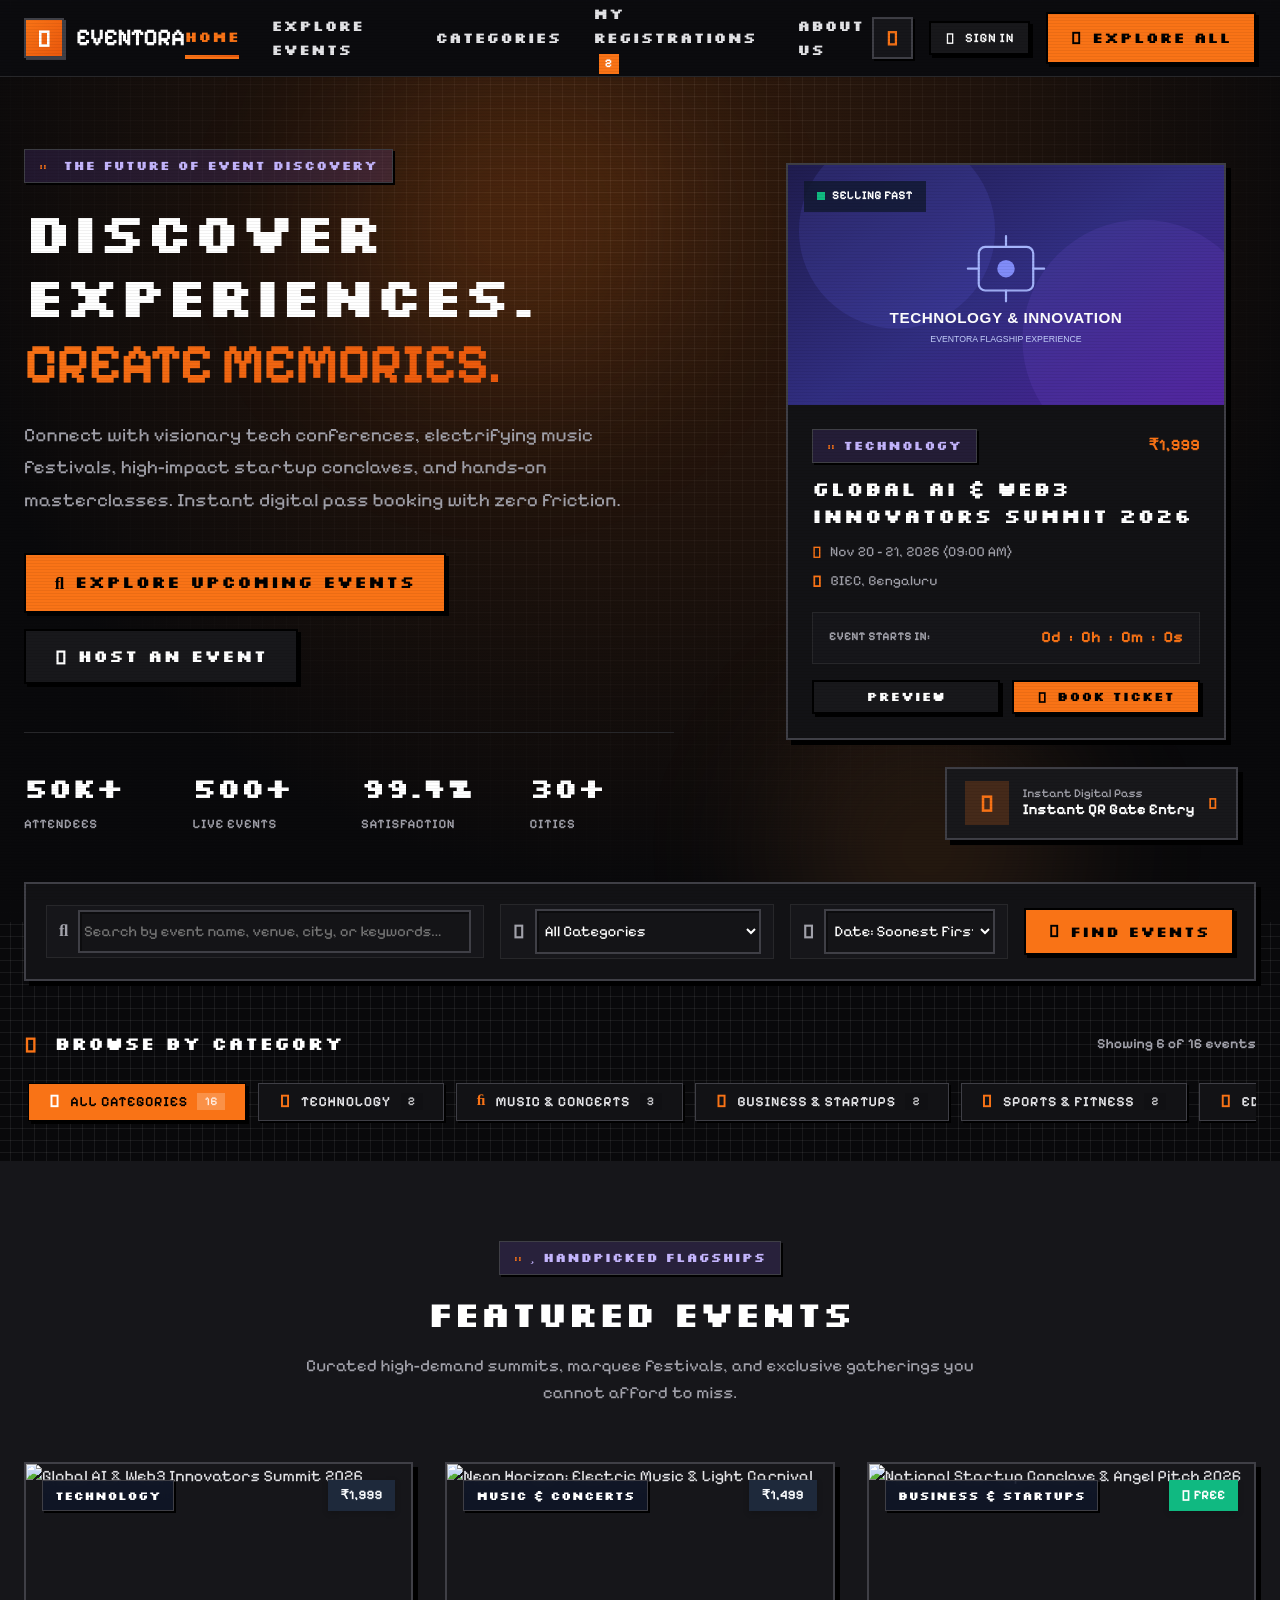
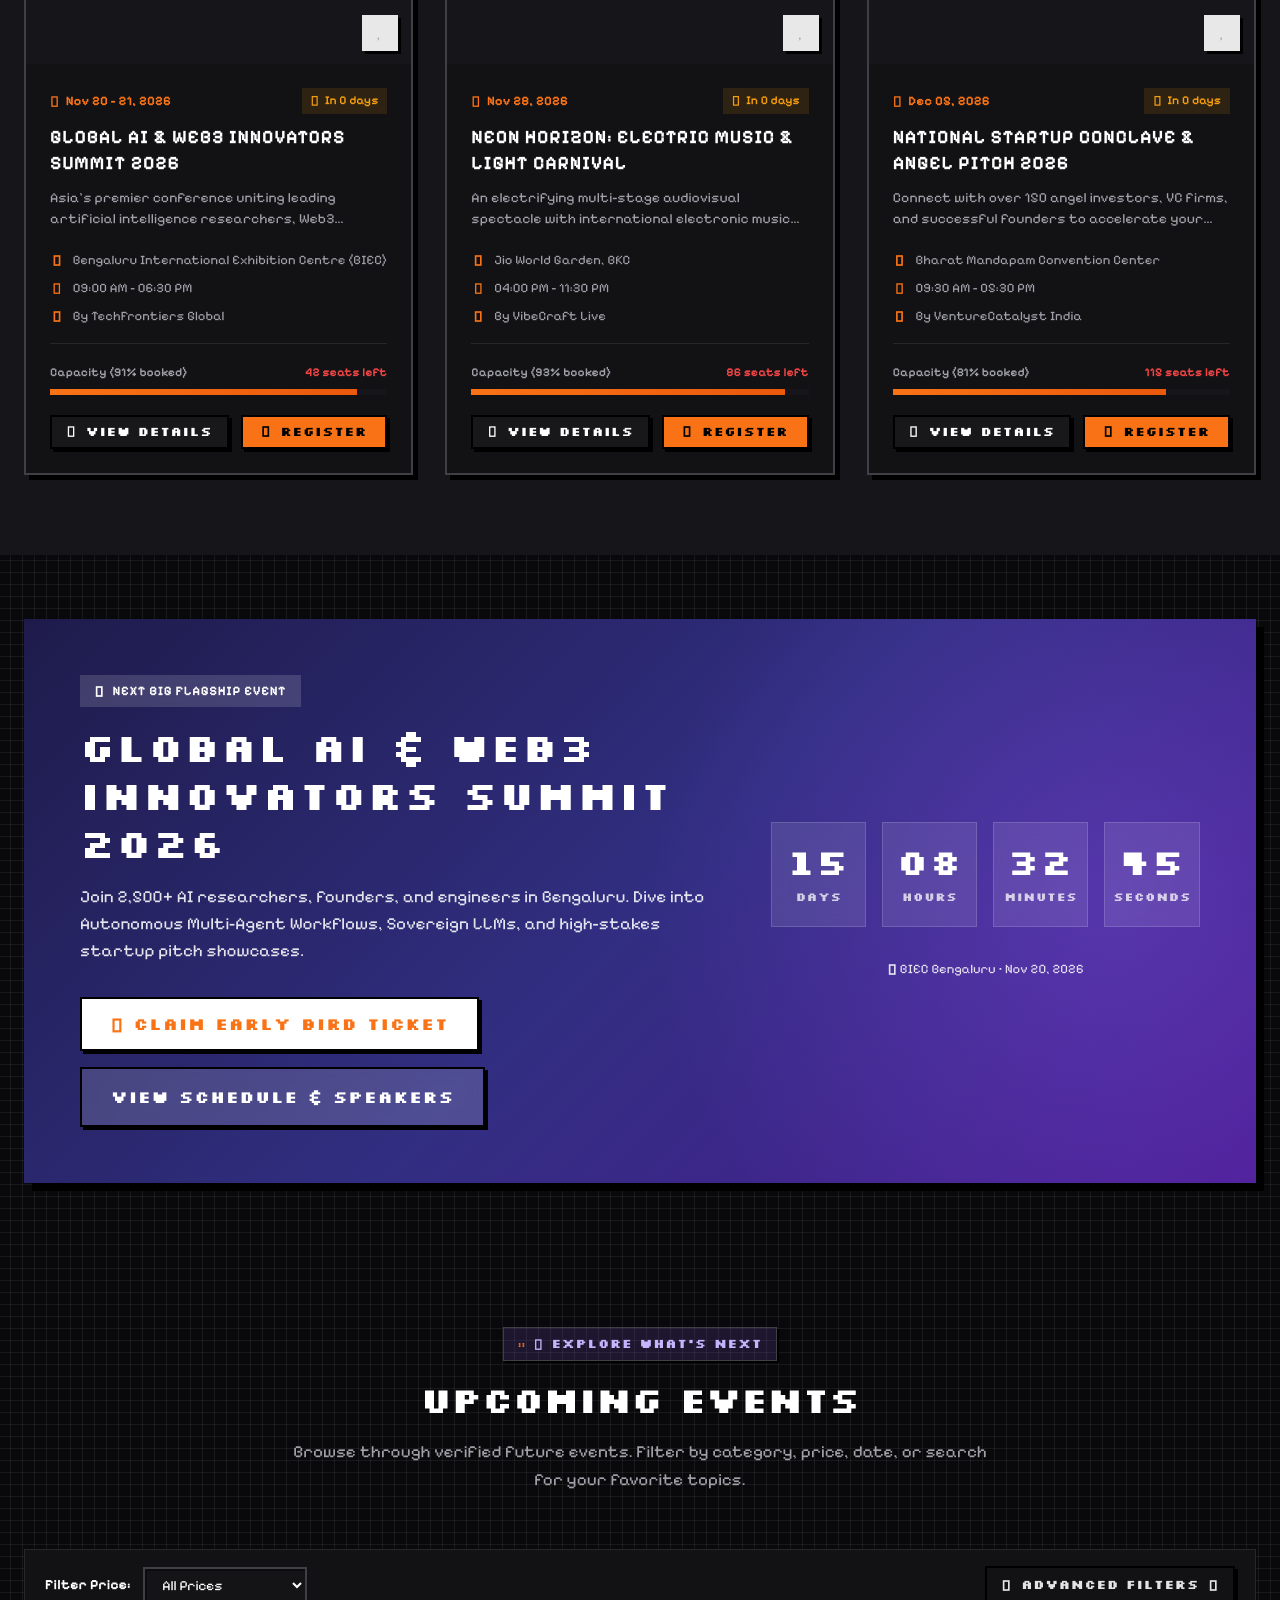
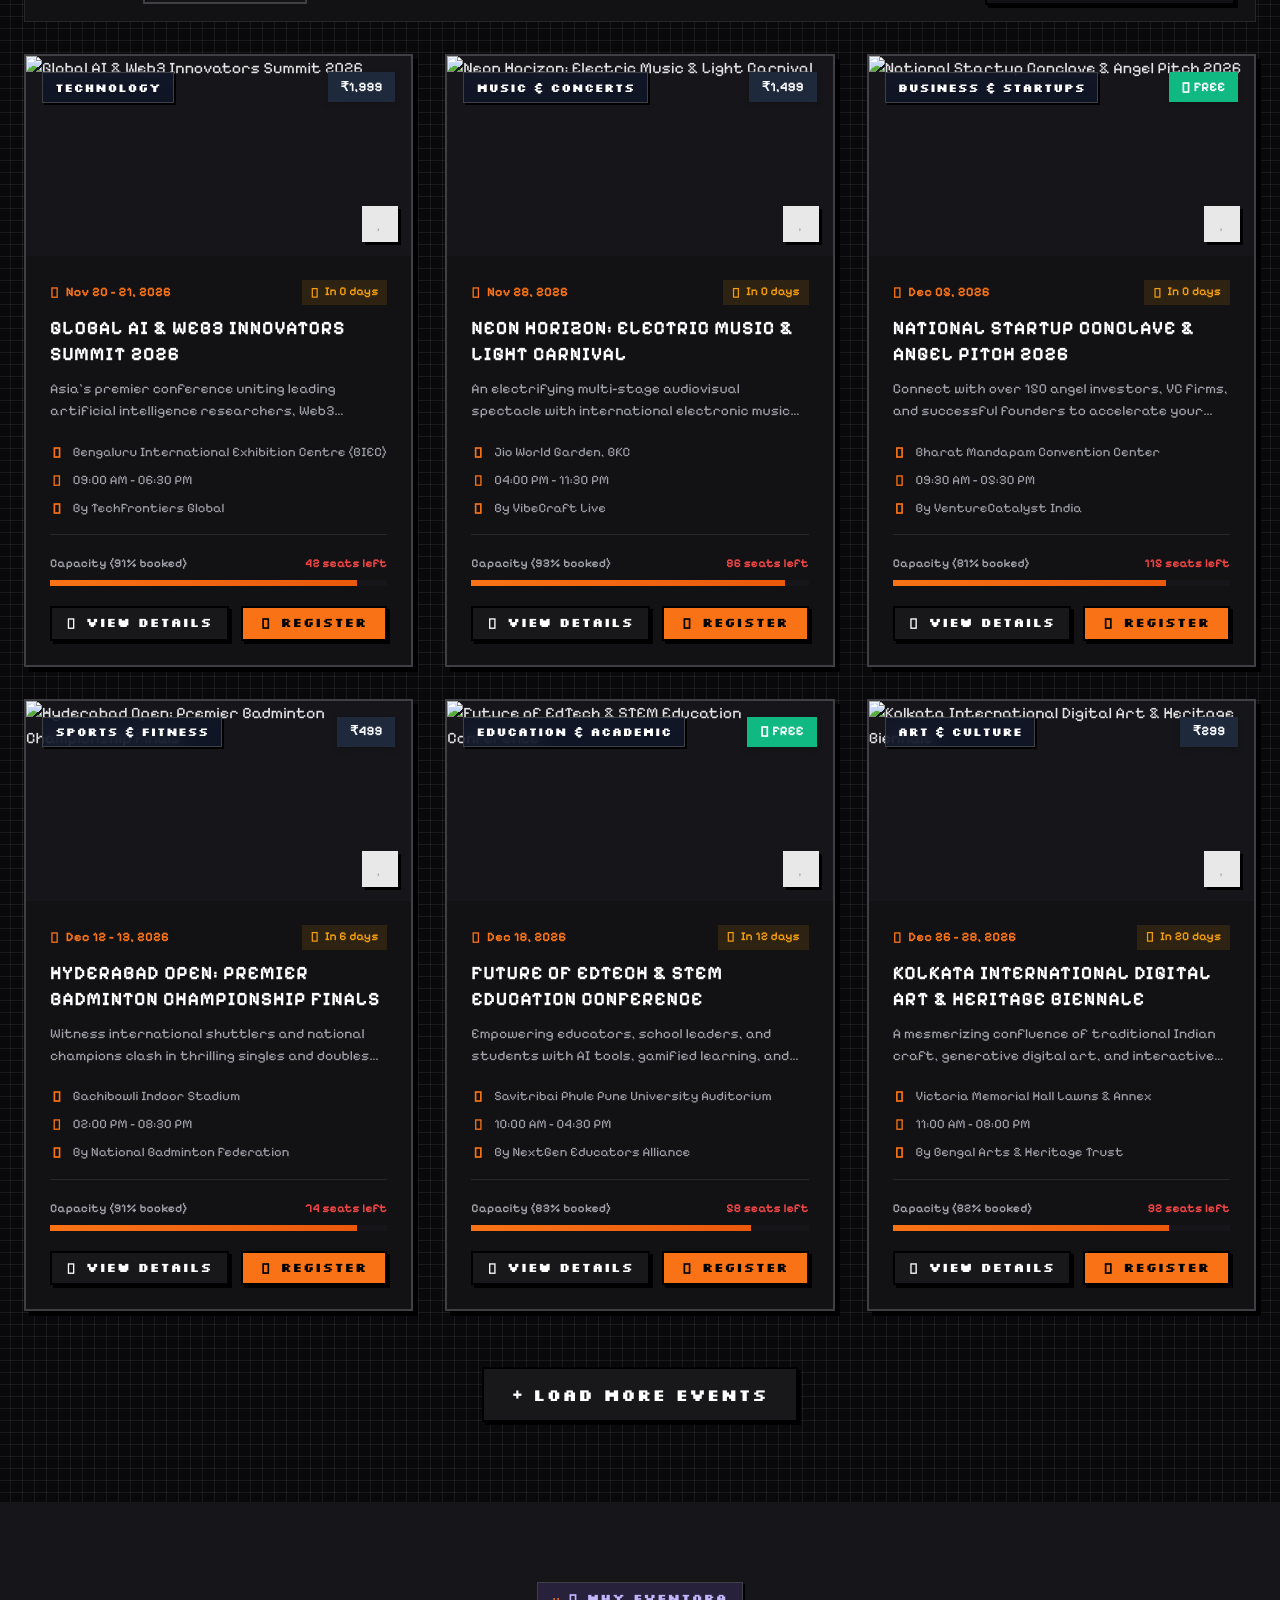
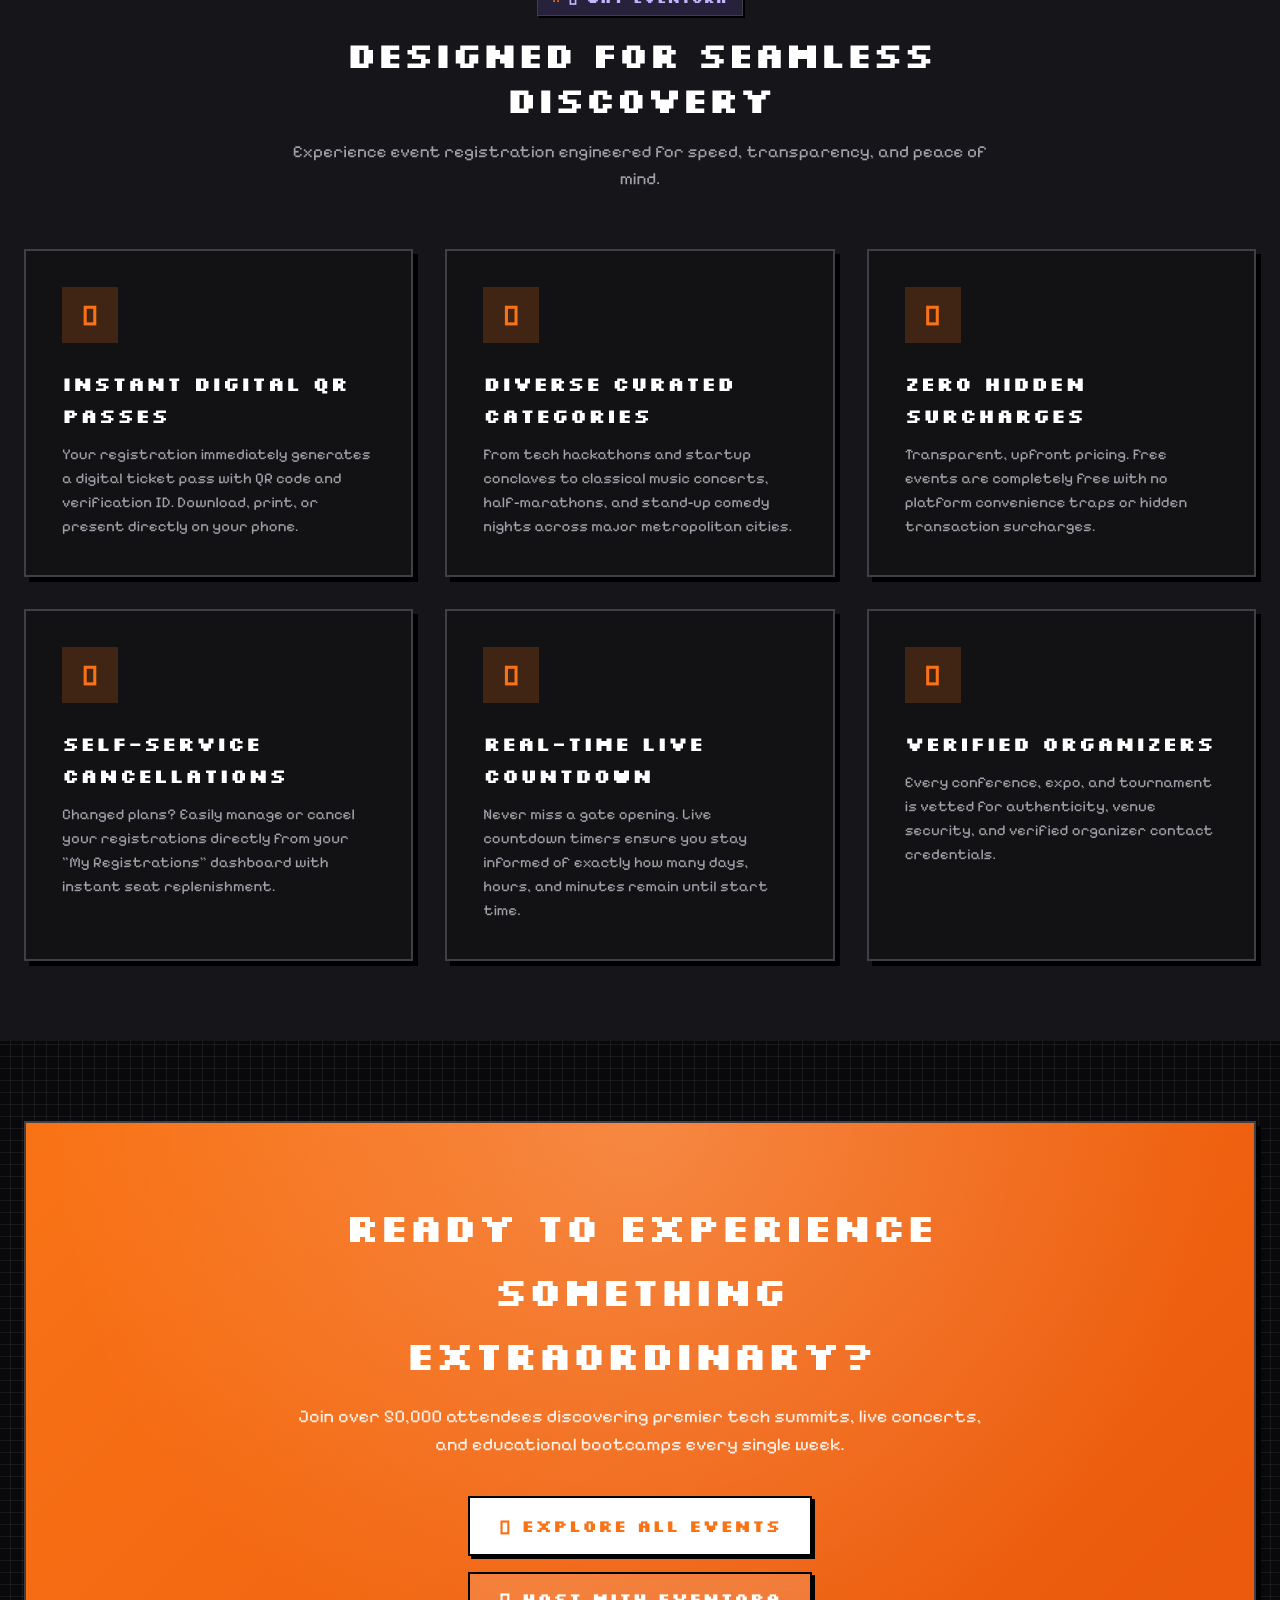
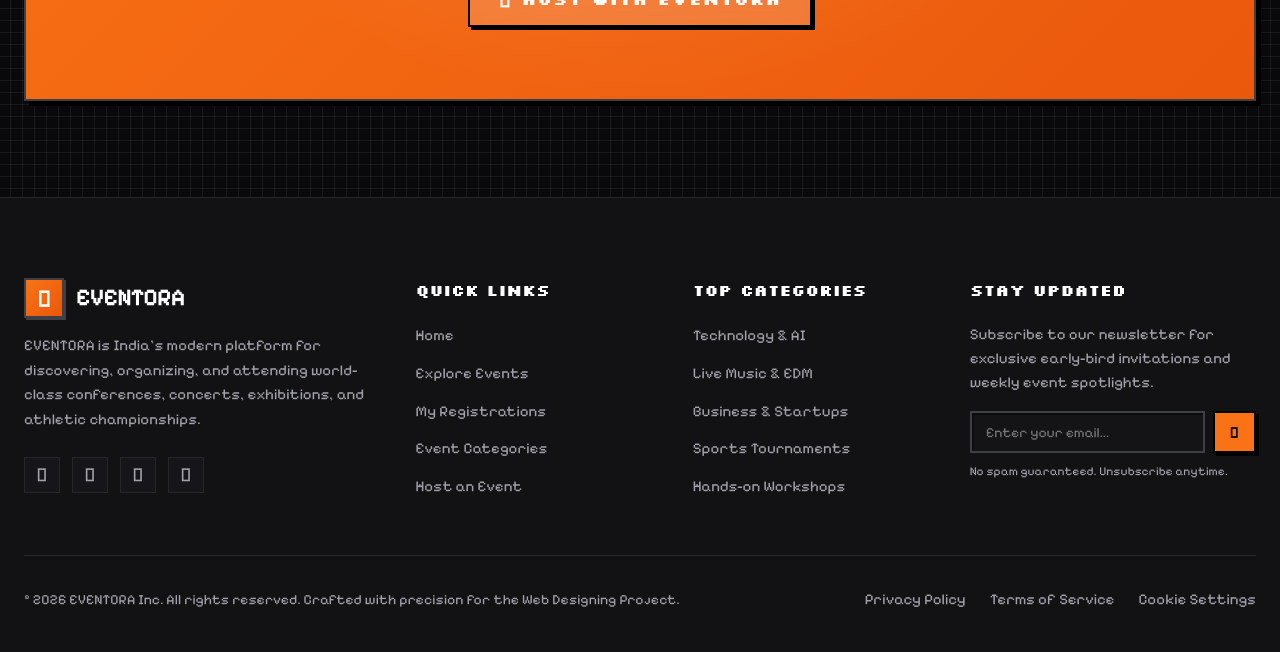
==== commit fe6dbee4: "feat: complete Claude Code pixel theme, interactive instant QR gate pass, auth, and theme toggle" ====
--- a/index.html
+++ b/index.html
@@ -1,17 +1,17 @@
 <!DOCTYPE html>
-<html lang="en" data-theme="light">
+<html lang="en" data-theme="dark">
 <head>
   <meta charset="UTF-8">
   <meta name="viewport" content="width=device-width, initial-scale=1.0">
   <meta http-equiv="X-UA-Compatible" content="ie=edge">
   <title>EVENTORA – Discover Experiences. Create Memories.</title>
   <meta name="description" content="EVENTORA is a modern, premium event discovery and registration platform. Find technology conferences, live music concerts, startup pitch summits, workshops, and sports championships.">
-  <meta name="theme-color" content="#5B4BDB">
-
-  <!-- Google Fonts: Plus Jakarta Sans -->
+  <meta name="theme-color" content="#F97316">
+
+  <!-- Google Fonts: Authentic 8-Bit Pixel Fonts (Pixelify Sans, Silkscreen, VT323) -->
   <link rel="preconnect" href="https://fonts.googleapis.com">
   <link rel="preconnect" href="https://fonts.gstatic.com" crossorigin>
-  <link href="https://fonts.googleapis.com/css2?family=Plus+Jakarta+Sans:wght@400;500;600;700;800&family=JetBrains+Mono:wght@600;700&display=swap" rel="stylesheet">
+  <link href="https://fonts.googleapis.com/css2?family=Pixelify+Sans:wght@400;500;600;700&family=Silkscreen:wght@400;700&family=VT323&display=swap" rel="stylesheet">
 
   <!-- Font Awesome 6.5.1 CDN -->
   <link rel="stylesheet" href="https://cdnjs.cloudflare.com/ajax/libs/font-awesome/6.5.1/css/all.min.css" integrity="sha512-DTOQO9RWCH3ppGqcWaEA1BIZOC6xxalwEsw9c2QQeAIftl+Vegovlnee1c9QX4TctnWMn13TZye+giMm8e2LwA==" crossorigin="anonymous" referrerpolicy="no-referrer" />
@@ -48,9 +48,12 @@
 
       <div class="nav-actions">
         <!-- Theme Toggle -->
-        <button class="theme-toggle-btn" aria-label="Toggle Dark/Light Mode" title="Toggle Theme">
-          <i class="fa-solid fa-moon"></i>
+        <button class="theme-toggle-btn" aria-label="Dark Mode active. Click to switch to Light Mode." title="Dark Mode (Click to switch to Light Mode)">
+          <i class="fa-solid fa-moon" style="color: var(--primary);"></i>
         </button>
+
+        <!-- Auth Slot (Login/Register or User Profile) -->
+        <div class="nav-auth-slot"></div>
 
         <!-- CTA Button -->
         <a href="events.html" class="btn btn-primary btn-explore-nav">
@@ -103,8 +106,11 @@
     </div>
 
     <div class="mobile-drawer-actions">
+      <!-- Mobile Auth Slot -->
+      <div class="mobile-auth-slot"></div>
+
       <button class="btn btn-secondary btn-block theme-toggle-btn">
-        <i class="fa-solid fa-moon"></i>
+        <i class="fa-solid fa-moon" style="color: var(--primary);"></i>
         <span class="theme-text">Dark Mode</span>
       </button>
       <a href="events.html" class="btn btn-primary btn-block">
@@ -218,16 +224,19 @@
               </div>
             </article>
 
-            <!-- Floating Micro Interaction Badge -->
-            <div class="floating-mini-widget">
+            <!-- Floating Micro Interaction Badge (Functional Instant QR Gate Pass Button) -->
+            <button class="floating-mini-widget" id="instantGatePassTrigger" type="button" aria-haspopup="dialog" aria-label="Open Instant QR Gate Entry Pass">
               <div class="floating-icon-box">
                 <i class="fa-solid fa-qrcode"></i>
               </div>
-              <div>
+              <div style="flex-grow: 1; text-align: left;">
                 <div class="floating-text-sub">Instant Digital Pass</div>
                 <div class="floating-text-main">Instant QR Gate Entry</div>
               </div>
-            </div>
+              <div class="floating-arrow-icon" aria-hidden="true">
+                <i class="fa-solid fa-arrow-up-right-from-square"></i>
+              </div>
+            </button>
           </div>
         </div>
       </div>
@@ -840,6 +849,34 @@
     </div>
   </div>
 
+  <!-- E. INSTANT QR GATE ENTRY PASS MODAL -->
+  <div class="modal-overlay" id="instantGateModal" role="dialog" aria-modal="true" aria-labelledby="gateModalTitle">
+    <div class="modal-box modal-box-wide" style="max-width: 580px;">
+      <div class="modal-header">
+        <div style="display: flex; align-items: center; gap: 0.75rem;">
+          <div class="brand-icon" style="width: 2.25rem; height: 2.25rem; font-size: 1rem; border-radius: var(--radius-xs);">
+            <i class="fa-solid fa-qrcode"></i>
+          </div>
+          <div>
+            <h3 class="modal-title" id="gateModalTitle" style="font-size: 1.15rem; margin-bottom: 0.15rem;">
+              Instant QR Gate Entry Pass
+            </h3>
+            <div style="font-size: 0.72rem; color: #10B981; font-weight: 700; display: flex; align-items: center; gap: 0.35rem;">
+              <span class="pulse-dot" style="width: 6px; height: 6px;"></span>
+              <span style="font-family: var(--font-pixel-sm); letter-spacing: 0.04em;">LIVE SYSTEM // TURNSTILE GATE READY</span>
+            </div>
+          </div>
+        </div>
+        <button class="modal-close-btn gate-modal-close" aria-label="Close gate pass modal">
+          <i class="fa-solid fa-xmark"></i>
+        </button>
+      </div>
+      <div class="modal-body" id="gateModalBody">
+        <!-- Injected dynamically by InstantGatePassManager -->
+      </div>
+    </div>
+  </div>
+
   <!-- Back to Top Button -->
   <button class="back-to-top" id="backToTopBtn" aria-label="Back to top">
     <i class="fa-solid fa-arrow-up"></i>
@@ -852,8 +889,11 @@
   <script src="js/data.js"></script>
   <script src="js/storage.js"></script>
   <script src="js/theme.js"></script>
+  <script src="js/auth.js"></script>
   <script src="js/registration.js"></script>
   <script src="js/events.js"></script>
   <script src="js/app.js"></script>
+  <script src="js/cursor-trail.js?v=3"></script>
 </body>
 </html>
+
--- a/css/themes.css
+++ b/css/themes.css
@@ -1,125 +1,428 @@
 /**
- * EVENTORA - Theme Styles & Variables
- * Premium SaaS color system with high-contrast, accessible light and dark palettes.
+ * EVENTORA - 100% Retro Pixel & Claude Code Theme
+ * Pure 8-bit / pixel-art aesthetic across the ENTIRE website:
+ * - Authentic Google Pixel typography (Pixelify Sans, Silkscreen, VT323)
+ * - Sharp, blocky 0px geometric borders & hard offset pixel drop shadows
+ * - Pixelated imagery, custom 8-bit SVG cursors, and subtle CRT scanlines
+ * - Signature Orange (#F97316), Deep Black (#09090B), and Crisp White
  */
 
 :root {
-  /* Common Brand Palette */
-  --primary: #5B4BDB;
-  --primary-rgb: 91, 75, 219;
-  --primary-hover: #4839B8;
-  --primary-dark: #372A99;
-  --primary-light: #EEF2FF;
-  --primary-glow: rgba(91, 75, 219, 0.25);
-  --primary-gradient: linear-gradient(135deg, #5B4BDB 0%, #8B5CF6 100%);
-  --primary-gradient-hover: linear-gradient(135deg, #4839B8 0%, #7C3AED 100%);
-  --hero-gradient: linear-gradient(135deg, rgba(91, 75, 219, 0.08) 0%, rgba(139, 92, 246, 0.05) 50%, rgba(236, 72, 153, 0.04) 100%);
-
-  --secondary: #8B5CF6;
-  --secondary-rgb: 139, 92, 246;
-  --accent: #F43F5E;
+  /* Signature Orange, Black & White Palette */
+  --primary: #F97316;
+  --primary-rgb: 249, 115, 22;
+  --primary-hover: #EA580C;
+  --primary-dark: #C2410C;
+  --primary-light: rgba(249, 115, 22, 0.15);
+  --primary-glow: rgba(249, 115, 22, 0.4);
+  --primary-gradient: linear-gradient(135deg, #F97316 0%, #EA580C 100%);
+  --primary-gradient-hover: linear-gradient(135deg, #EA580C 0%, #C2410C 100%);
+  --hero-gradient: radial-gradient(circle at 50% 10%, rgba(249, 115, 22, 0.16) 0%, rgba(9, 9, 11, 0.98) 72%);
+
+  --secondary: #FB923C;
+  --secondary-rgb: 251, 146, 60;
+  --accent: #FDBA74;
   --accent-amber: #F59E0B;
   --accent-emerald: #10B981;
-  --accent-cyan: #06B6D4;
-
-  /* Typography */
-  --font-sans: 'Plus Jakarta Sans', -apple-system, BlinkMacSystemFont, 'Segoe UI', Roboto, Helvetica, Arial, sans-serif;
-  --font-mono: 'JetBrains Mono', monospace;
-
-  /* Standard Radii */
-  --radius-xs: 6px;
-  --radius-sm: 10px;
-  --radius-md: 14px;
-  --radius-lg: 20px;
-  --radius-xl: 28px;
-  --radius-full: 9999px;
-
-  /* Transitions */
-  --transition-fast: 150ms cubic-bezier(0.4, 0, 0.2, 1);
-  --transition-normal: 250ms cubic-bezier(0.4, 0, 0.2, 1);
-  --transition-slow: 400ms cubic-bezier(0.4, 0, 0.2, 1);
-
-  /* Default (Light) Theme Variables */
-  --bg-body: #F8FAFC;
-  --bg-surface: #FFFFFF;
+  --accent-cyan: #38BDF8;
+
+  /* 100% Authentic Pixel Fonts */
+  --font-pixel: 'Pixelify Sans', 'Silkscreen', monospace;
+  --font-pixel-sm: 'Silkscreen', monospace;
+  --font-pixel-alt: 'VT323', monospace;
+  --font-sans: 'Pixelify Sans', 'Silkscreen', monospace;
+  --font-mono: 'Pixelify Sans', monospace;
+
+  /* Zero-Radius 8-Bit Pixel Geometry */
+  --radius-xs: 0px;
+  --radius-sm: 0px;
+  --radius-md: 0px;
+  --radius-lg: 0px;
+  --radius-xl: 0px;
+  --radius-full: 0px;
+
+  /* Fast Step Transitions (Retro arcade feel) */
+  --transition-fast: 60ms steps(2);
+  --transition-normal: 100ms steps(3);
+  --transition-slow: 200ms ease;
+
+  /* Light Pixel Theme */
+  --bg-body: #FFFFFF;
+  --bg-surface: #FAFAFA;
   --bg-surface-elevated: #FFFFFF;
-  --bg-surface-subtle: #F1F5F9;
-  --bg-glass: rgba(255, 255, 255, 0.85);
-  --bg-overlay: rgba(15, 23, 42, 0.65);
-
-  --text-main: #0F172A;
-  --text-body: #334155;
-  --text-muted: #64748B;
-  --text-subtle: #94A3B8;
-
-  --border-subtle: #E2E8F0;
-  --border-strong: #CBD5E1;
-  --border-focus: #5B4BDB;
+  --bg-surface-subtle: #F4F4F5;
+  --bg-glass: rgba(255, 255, 255, 0.96);
+  --bg-overlay: rgba(0, 0, 0, 0.85);
+  --pixel-grid-line: rgba(0, 0, 0, 0.08);
+
+  --text-main: #09090B;
+  --text-body: #18181B;
+  --text-muted: #52525B;
+  --text-subtle: #71717A;
+
+  --border-subtle: #D4D4D8;
+  --border-strong: #09090B;
+  --border-focus: #F97316;
 
   --input-bg: #FFFFFF;
-  --input-border: #CBD5E1;
-  --input-focus-border: #5B4BDB;
-  --input-focus-ring: rgba(91, 75, 219, 0.15);
-
-  --shadow-xs: 0 1px 2px rgba(15, 23, 42, 0.05);
-  --shadow-sm: 0 2px 4px rgba(15, 23, 42, 0.06), 0 1px 2px rgba(15, 23, 42, 0.04);
-  --shadow-md: 0 6px 16px -2px rgba(15, 23, 42, 0.08), 0 2px 6px -1px rgba(15, 23, 42, 0.04);
-  --shadow-lg: 0 12px 28px -4px rgba(15, 23, 42, 0.10), 0 4px 12px -2px rgba(15, 23, 42, 0.05);
-  --shadow-xl: 0 24px 48px -12px rgba(15, 23, 42, 0.15);
-  --shadow-hover: 0 20px 35px -8px rgba(91, 75, 219, 0.18), 0 8px 16px -4px rgba(15, 23, 42, 0.06);
-
-  --badge-bg: #F1F5F9;
-  --badge-text: #475569;
-
-  --scrollbar-track: #F1F5F9;
-  --scrollbar-thumb: #CBD5E1;
-}
-
-/* ============================================================
-   DARK THEME SPECIFICATIONS
+  --input-border: #09090B;
+  --input-focus-border: #F97316;
+  --input-focus-ring: rgba(249, 115, 22, 0.25);
+
+  --shadow-xs: 2px 2px 0px #09090B;
+  --shadow-sm: 3px 3px 0px #09090B;
+  --shadow-md: 4px 4px 0px #09090B;
+  --shadow-lg: 6px 6px 0px #09090B;
+  --shadow-xl: 8px 8px 0px #09090B;
+  --shadow-hover: 4px 4px 0px var(--primary);
+
+  --badge-bg: #09090B;
+  --badge-text: #F97316;
+
+  --scrollbar-track: #F4F4F5;
+  --scrollbar-thumb: #F97316;
+}
+
+/* ============================================================
+   DARK PIXEL THEME: SIGNATURE CLAUDE CODE (BLACK + ORANGE + WHITE)
    ============================================================ */
 [data-theme="dark"] {
-  --bg-body: #0A0E17;
-  --bg-surface: #121927;
-  --bg-surface-elevated: #1B2438;
-  --bg-surface-subtle: #162032;
-  --bg-glass: rgba(18, 25, 39, 0.88);
-  --bg-overlay: rgba(2, 6, 23, 0.82);
-
-  --text-main: #F8FAFC;
-  --text-body: #CBD5E1;
-  --text-muted: #94A3B8;
-  --text-subtle: #64748B;
-
-  --border-subtle: #243048;
-  --border-strong: #334466;
-  --border-focus: #8B5CF6;
-
-  --input-bg: #162032;
-  --input-border: #2A3854;
-  --input-focus-border: #8B5CF6;
-  --input-focus-ring: rgba(139, 92, 246, 0.25);
-
-  --shadow-xs: 0 1px 2px rgba(0, 0, 0, 0.4);
-  --shadow-sm: 0 2px 4px rgba(0, 0, 0, 0.5);
-  --shadow-md: 0 6px 16px -2px rgba(0, 0, 0, 0.6);
-  --shadow-lg: 0 12px 30px -4px rgba(0, 0, 0, 0.7);
-  --shadow-xl: 0 24px 50px -12px rgba(0, 0, 0, 0.85);
-  --shadow-hover: 0 20px 38px -8px rgba(139, 92, 246, 0.28), 0 8px 20px -4px rgba(0, 0, 0, 0.5);
-
-  --badge-bg: #1E293B;
-  --badge-text: #E2E8F0;
-
-  --hero-gradient: linear-gradient(135deg, rgba(91, 75, 219, 0.15) 0%, rgba(139, 92, 246, 0.10) 50%, rgba(236, 72, 153, 0.08) 100%);
-  --primary-light: rgba(91, 75, 219, 0.2);
-
-  --scrollbar-track: #0F172A;
-  --scrollbar-thumb: #334155;
-}
-
-/* Body global theme transition */
+  --bg-body: #09090B;
+  --bg-surface: #121215;
+  --bg-surface-elevated: #18181B;
+  --bg-surface-subtle: #16161A;
+  --bg-glass: rgba(12, 12, 15, 0.95);
+  --bg-overlay: rgba(0, 0, 0, 0.92);
+  --pixel-grid-line: rgba(255, 255, 255, 0.065);
+
+  --text-main: #FFFFFF;
+  --text-body: #E4E4E7;
+  --text-muted: #A1A1AA;
+  --text-subtle: #71717A;
+
+  --border-subtle: #27272A;
+  --border-strong: #3F3F46;
+  --border-focus: #F97316;
+
+  --input-bg: #141417;
+  --input-border: #3F3F46;
+  --input-focus-border: #F97316;
+  --input-focus-ring: rgba(249, 115, 22, 0.3);
+
+  --shadow-xs: 2px 2px 0px #000000;
+  --shadow-sm: 3px 3px 0px #000000;
+  --shadow-md: 4px 4px 0px #000000;
+  --shadow-lg: 6px 6px 0px #000000;
+  --shadow-xl: 8px 8px 0px #000000;
+  --shadow-hover: 4px 4px 0px #F97316;
+
+  --badge-bg: #18181B;
+  --badge-text: #FB923C;
+
+  --hero-gradient: radial-gradient(circle at 50% 12%, rgba(249, 115, 22, 0.18) 0%, rgba(9, 9, 11, 0.98) 72%);
+  --primary-light: rgba(249, 115, 22, 0.2);
+
+  --scrollbar-track: #09090B;
+  --scrollbar-thumb: #F97316;
+}
+
+/* ============================================================
+   1. GLOBAL PIXEL TYPOGRAPHY & ZERO ROUNDING
+   ============================================================ */
+*,
+*::before,
+*::after {
+  font-family: var(--font-pixel), monospace !important;
+  border-radius: 0px !important;
+  -webkit-font-smoothing: none !important;
+  -moz-osx-font-smoothing: none !important;
+  font-smooth: never !important;
+  text-rendering: geometricPrecision !important;
+}
+
+/* Pixel Background Texture on Body */
 body {
   background-color: var(--bg-body);
+  background-image: 
+    linear-gradient(to right, var(--pixel-grid-line) 1px, transparent 1px),
+    linear-gradient(to bottom, var(--pixel-grid-line) 1px, transparent 1px);
+  background-size: 12px 12px;
+  background-position: center top;
   color: var(--text-body);
+  font-size: 1rem;
+  line-height: 1.5;
+  letter-spacing: 0.01em;
   transition: background-color var(--transition-normal), color var(--transition-normal);
-}
+  position: relative;
+}
+
+/* Subtle Retro CRT Scanline Overlay */
+body::after {
+  content: "";
+  position: fixed;
+  inset: 0;
+  background: repeating-linear-gradient(
+    0deg,
+    rgba(0, 0, 0, 0.12) 0px,
+    rgba(0, 0, 0, 0.12) 1px,
+    transparent 1px,
+    transparent 3px
+  );
+  pointer-events: none;
+  z-index: 999998;
+  opacity: 0.45;
+}
+
+/* ============================================================
+   2. AUTHENTIC 8-BIT PIXEL CURSOR
+   ============================================================ */
+html,
+body,
+* {
+  cursor: url("data:image/svg+xml,%3Csvg xmlns='http://www.w3.org/2000/svg' width='20' height='20' viewBox='0 0 20 20'%3E%3Cpath fill='%23F97316' stroke='%23000000' stroke-width='1.5' d='M2,2 L2,17 L7,13 L10,18 L13,16 L10,11 L16,11 Z'/%3E%3C/svg%3E"), auto !important;
+}
+
+a,
+button,
+input,
+select,
+textarea,
+[role="button"],
+.event-card,
+.category-chip,
+.filter-btn,
+.floating-mini-widget,
+.user-profile-btn {
+  cursor: url("data:image/svg+xml,%3Csvg xmlns='http://www.w3.org/2000/svg' width='22' height='22' viewBox='0 0 22 22'%3E%3Cpath fill='%23F97316' stroke='%23000000' stroke-width='1.5' d='M8,2 L11,2 L11,7 L14,7 L14,10 L17,10 L17,17 L9,17 L5,13 L5,9 L8,9 Z'/%3E%3C/svg%3E"), pointer !important;
+}
+
+/* Retro Orange Selection */
+::selection {
+  background: var(--primary) !important;
+  color: #000000 !important;
+}
+
+::-moz-selection {
+  background: var(--primary) !important;
+  color: #000000 !important;
+}
+
+/* ============================================================
+   3. PIXELATED IMAGERY
+   ============================================================ */
+img,
+svg,
+.hero-card-image,
+.event-card-image,
+.speaker-avatar,
+.user-nav-avatar {
+  image-rendering: pixelated !important;
+  image-rendering: crisp-edges !important;
+}
+
+/* ============================================================
+   4. PIXEL HEADINGS & BRAND
+   ============================================================ */
+h1, h2, h3, h4, h5, h6 {
+  font-family: var(--font-pixel-sm), monospace !important;
+  letter-spacing: 0.04em;
+  font-weight: 700;
+  text-transform: uppercase;
+}
+
+.hero-headline {
+  font-size: 2.85rem;
+  letter-spacing: 0.02em;
+}
+
+.brand-logo {
+  font-family: var(--font-pixel-sm), monospace !important;
+  letter-spacing: 0.08em;
+  font-weight: 700;
+}
+
+.brand-logo .brand-icon {
+  border: 2px solid var(--border-strong) !important;
+  box-shadow: 2px 2px 0px var(--border-strong);
+}
+
+.nav-link {
+  font-family: var(--font-pixel-sm), monospace !important;
+  font-size: 0.825rem;
+  letter-spacing: 0.04em;
+  text-transform: uppercase;
+}
+
+.nav-link.active {
+  border-bottom: 2px solid var(--primary);
+}
+
+/* Section Badges */
+.section-badge {
+  font-family: var(--font-pixel-sm), monospace !important;
+  font-size: 0.72rem;
+  letter-spacing: 0.08em;
+  text-transform: uppercase;
+  border: 1.5px solid var(--border-strong) !important;
+  box-shadow: 2px 2px 0px #000000;
+  padding: 0.35rem 0.75rem;
+}
+
+.section-badge::before {
+  content: ":: ";
+  color: var(--primary);
+  font-weight: 700;
+}
+
+/* ============================================================
+   5. PIXEL BUTTONS (PHYSICAL 8-BIT PRESS)
+   ============================================================ */
+.btn {
+  font-family: var(--font-pixel-sm), monospace !important;
+  letter-spacing: 0.05em;
+  font-size: 0.85rem;
+  text-transform: uppercase;
+  border: 2px solid #000000 !important;
+  box-shadow: 3px 3px 0px #000000 !important;
+  transition: transform var(--transition-fast), box-shadow var(--transition-fast) !important;
+}
+
+.btn:hover {
+  transform: translate(-1px, -1px);
+  box-shadow: 4px 4px 0px var(--primary) !important;
+}
+
+.btn:active {
+  transform: translate(2px, 2px) !important;
+  box-shadow: 1px 1px 0px #000000 !important;
+}
+
+.btn-primary {
+  background: var(--primary) !important;
+  color: #000000 !important;
+  font-weight: 700;
+}
+
+.btn-primary:hover {
+  background: var(--primary-hover) !important;
+  color: #FFFFFF !important;
+}
+
+.btn-secondary {
+  background: var(--bg-surface-elevated) !important;
+  color: var(--text-main) !important;
+}
+
+/* ============================================================
+   6. PIXEL CARDS, MODALS & SEARCH
+   ============================================================ */
+.event-card,
+.hero-main-card,
+.search-box-card,
+.modal-box,
+.cta-card,
+.benefit-card,
+.floating-mini-widget,
+.user-dropdown-menu,
+.ticket-pass-wrapper {
+  border: 2px solid var(--border-strong) !important;
+  box-shadow: 5px 5px 0px #000000 !important;
+}
+
+.event-card:hover {
+  border-color: var(--primary) !important;
+  box-shadow: 5px 5px 0px var(--primary) !important;
+  transform: translate(-2px, -2px);
+}
+
+.event-card-title {
+  font-family: var(--font-pixel), monospace !important;
+  font-size: 1.15rem;
+  font-weight: 700;
+}
+
+.event-card-badge,
+.event-badge-category,
+.category-chip,
+.filter-btn,
+.sort-select,
+.page-btn {
+  font-family: var(--font-pixel-sm), monospace !important;
+  font-size: 0.72rem;
+  letter-spacing: 0.05em;
+  text-transform: uppercase;
+  border: 1.5px solid var(--border-strong) !important;
+  box-shadow: 2px 2px 0px #000000;
+}
+
+.category-chip.active,
+.filter-btn.active {
+  background: var(--primary) !important;
+  color: #000000 !important;
+  border-color: #000000 !important;
+  box-shadow: 3px 3px 0px #000000 !important;
+}
+
+/* Form Inputs */
+input,
+select,
+textarea {
+  font-family: var(--font-pixel), monospace !important;
+  font-size: 0.95rem;
+  border: 2px solid var(--border-strong) !important;
+  background: var(--input-bg) !important;
+  box-shadow: inset 2px 2px 0px rgba(0, 0, 0, 0.4) !important;
+}
+
+input:focus,
+select:focus,
+textarea:focus {
+  border-color: var(--primary) !important;
+  box-shadow: inset 2px 2px 0px rgba(0, 0, 0, 0.4), 0 0 0 2px var(--primary-glow) !important;
+}
+
+.form-label {
+  font-family: var(--font-pixel-sm), monospace !important;
+  font-size: 0.75rem;
+  letter-spacing: 0.05em;
+  text-transform: uppercase;
+}
+
+/* Countdown & Numeric Counters */
+.countdown-box-digits,
+.metric-number,
+.spotlight-title,
+.ticket-brand,
+.ticket-id-pill,
+.stat-number,
+.event-card-price {
+  font-family: var(--font-pixel-sm), monospace !important;
+  letter-spacing: 0.04em;
+  font-weight: 700;
+}
+
+.countdown-box-label {
+  font-family: var(--font-pixel-sm), monospace !important;
+  font-size: 0.65rem;
+  text-transform: uppercase;
+}
+
+/* Pixel Scrollbar */
+::-webkit-scrollbar {
+  width: 12px;
+  height: 12px;
+}
+
+::-webkit-scrollbar-track {
+  background: var(--scrollbar-track);
+  border-left: 2px solid var(--border-strong);
+}
+
+::-webkit-scrollbar-thumb {
+  background: var(--primary);
+  border: 2px solid #000000;
+}
+
+::-webkit-scrollbar-thumb:hover {
+  background: var(--primary-hover);
+}
--- a/css/style.css
+++ b/css/style.css
@@ -6,7 +6,9 @@
 /* ============================================================
    1. CSS RESET & BASE
    ============================================================ */
-*, *::before, *::after {
+*,
+*::before,
+*::after {
   box-sizing: border-box;
   margin: 0;
   padding: 0;
@@ -35,13 +37,16 @@
   width: 10px;
   height: 10px;
 }
+
 ::-webkit-scrollbar-track {
   background: var(--scrollbar-track);
 }
+
 ::-webkit-scrollbar-thumb {
   background: var(--scrollbar-thumb);
   border-radius: var(--radius-full);
 }
+
 ::-webkit-scrollbar-thumb:hover {
   background: var(--primary);
 }
@@ -58,7 +63,10 @@
   transition: color var(--transition-fast);
 }
 
-button, input, select, textarea {
+button,
+input,
+select,
+textarea {
   font-family: inherit;
   font-size: inherit;
   color: inherit;
@@ -71,7 +79,8 @@
   cursor: pointer;
 }
 
-ul, ol {
+ul,
+ol {
   list-style: none;
 }
 
@@ -175,11 +184,13 @@
   color: #FFFFFF;
   box-shadow: 0 4px 14px var(--primary-glow);
 }
+
 .btn-primary:hover {
   background: var(--primary-gradient-hover);
   transform: translateY(-2px);
-  box-shadow: 0 6px 20px rgba(91, 75, 219, 0.35);
-}
+  box-shadow: 0 6px 20px var(--primary-glow);
+}
+
 .btn-primary:active {
   transform: translateY(0);
 }
@@ -190,6 +201,7 @@
   border: 1px solid var(--border-strong);
   box-shadow: var(--shadow-xs);
 }
+
 .btn-secondary:hover {
   background: var(--bg-surface-subtle);
   border-color: var(--primary);
@@ -202,6 +214,7 @@
   color: var(--primary);
   background: transparent;
 }
+
 .btn-outline:hover {
   background: var(--primary);
   color: #FFFFFF;
@@ -212,6 +225,7 @@
   color: var(--text-body);
   background: transparent;
 }
+
 .btn-ghost:hover {
   background: var(--bg-surface-subtle);
   color: var(--primary);
@@ -221,6 +235,7 @@
   background: #EF4444;
   color: #FFFFFF;
 }
+
 .btn-danger:hover {
   background: #DC2626;
   transform: translateY(-2px);
@@ -243,7 +258,8 @@
   width: 100%;
 }
 
-.btn:disabled, .btn[disabled] {
+.btn:disabled,
+.btn[disabled] {
   opacity: 0.6;
   cursor: not-allowed;
   transform: none !important;
@@ -359,21 +375,32 @@
 .theme-toggle-btn {
   width: 2.6rem;
   height: 2.6rem;
-  border-radius: var(--radius-full);
+  border-radius: var(--radius-sm);
   background: var(--bg-surface-subtle);
-  border: 1px solid var(--border-subtle);
+  border: 2px solid var(--border-strong);
+  box-shadow: 2px 2px 0px #000000;
   display: flex;
   align-items: center;
   justify-content: center;
   color: var(--text-main);
-  font-size: 1.05rem;
+  font-size: 1.15rem;
   transition: all var(--transition-fast);
 }
 
 .theme-toggle-btn:hover {
   background: var(--bg-surface-elevated);
-  border-color: var(--border-strong);
-  transform: rotate(15deg);
+  border-color: var(--primary);
+  box-shadow: 3px 3px 0px var(--primary);
+  transform: translate(-1px, -1px);
+}
+
+.theme-toggle-btn:hover i {
+  transform: rotate(15deg) scale(1.1);
+}
+
+.theme-toggle-btn:active {
+  transform: translate(1px, 1px);
+  box-shadow: 1px 1px 0px #000000;
 }
 
 .mobile-menu-btn {
@@ -407,7 +434,7 @@
   width: 500px;
   height: 500px;
   border-radius: 50%;
-  background: radial-gradient(circle, rgba(91, 75, 219, 0.18) 0%, transparent 70%);
+  background: radial-gradient(circle, rgba(249, 115, 22, 0.2) 0%, transparent 70%);
   filter: blur(60px);
   pointer-events: none;
   z-index: 0;
@@ -420,7 +447,7 @@
   width: 450px;
   height: 450px;
   border-radius: 50%;
-  background: radial-gradient(circle, rgba(236, 72, 153, 0.12) 0%, transparent 70%);
+  background: radial-gradient(circle, rgba(251, 146, 60, 0.15) 0%, transparent 70%);
   filter: blur(50px);
   pointer-events: none;
   z-index: 0;
@@ -500,7 +527,7 @@
 .hero-card-stack {
   position: relative;
   max-width: 440px;
-  margin: 0 auto;
+  margin: 0 auto 5rem;
 }
 
 .hero-main-card {
@@ -550,9 +577,17 @@
 }
 
 @keyframes pulseAnimation {
-  0% { box-shadow: 0 0 0 0 rgba(16, 185, 129, 0.7); }
-  70% { box-shadow: 0 0 0 10px rgba(16, 185, 129, 0); }
-  100% { box-shadow: 0 0 0 0 rgba(16, 185, 129, 0); }
+  0% {
+    box-shadow: 0 0 0 0 rgba(16, 185, 129, 0.7);
+  }
+
+  70% {
+    box-shadow: 0 0 0 10px rgba(16, 185, 129, 0);
+  }
+
+  100% {
+    box-shadow: 0 0 0 0 rgba(16, 185, 129, 0);
+  }
 }
 
 .hero-card-body {
@@ -615,33 +650,67 @@
   gap: 0.5rem;
 }
 
-/* Floating Mini Widget */
+/* Floating Mini Widget (Interactive Instant QR Gate Pass Trigger) */
 .floating-mini-widget {
   position: absolute;
-  bottom: -25px;
-  right: -25px;
+  bottom: -100px;
+  right: -12px;
   background: var(--bg-surface-elevated);
-  border: 1px solid var(--border-subtle);
-  border-radius: var(--radius-md);
-  padding: 0.9rem 1.2rem;
-  box-shadow: var(--shadow-lg);
+  border: 1.5px solid var(--border-strong);
+  border-radius: var(--radius-sm);
+  padding: 0.8rem 1.15rem;
+  box-shadow: var(--shadow-md);
   display: flex;
   align-items: center;
   gap: 0.85rem;
   z-index: 2;
+  cursor: pointer;
+  user-select: none;
+  font-family: inherit;
+  color: inherit;
+  text-align: left;
+  outline: none;
+  transition: transform var(--transition-fast), border-color var(--transition-fast), box-shadow var(--transition-fast);
   animation: floatSlow 4s ease-in-out infinite alternate;
 }
 
+.floating-mini-widget:hover {
+  border-color: var(--primary);
+  box-shadow: var(--shadow-hover);
+  animation-play-state: paused;
+  transform: translateY(3px);
+}
+
+.floating-mini-widget:focus-visible {
+  outline: 2px solid var(--primary);
+  outline-offset: 3px;
+}
+
+.floating-arrow-icon {
+  color: var(--primary);
+  font-size: 0.825rem;
+  transition: transform var(--transition-fast);
+}
+
+.floating-mini-widget:hover .floating-arrow-icon {
+  transform: translate(2px, -2px);
+}
+
 @keyframes floatSlow {
-  0% { transform: translateY(0px); }
-  100% { transform: translateY(-10px); }
+  0% {
+    transform: translateY(0px);
+  }
+
+  100% {
+    transform: translateY(6px);
+  }
 }
 
 .floating-icon-box {
   width: 2.75rem;
   height: 2.75rem;
   border-radius: var(--radius-full);
-  background: #EDE9FE;
+  background: var(--primary-light);
   color: var(--primary);
   display: flex;
   align-items: center;
@@ -650,7 +719,7 @@
 }
 
 [data-theme="dark"] .floating-icon-box {
-  background: rgba(139, 92, 246, 0.2);
+  background: var(--primary-light);
 }
 
 .floating-text-sub {
@@ -663,6 +732,95 @@
   font-size: 0.9375rem;
   font-weight: 700;
   color: var(--text-main);
+}
+
+/* Gate Pass Modal Components */
+.gate-qr-stage {
+  display: flex;
+  flex-direction: column;
+  align-items: center;
+  justify-content: center;
+  padding: 1.25rem 1rem;
+  background: var(--bg-surface-subtle);
+  border: 1px dashed var(--border-strong);
+  border-radius: var(--radius-sm);
+  margin-bottom: 1.25rem;
+}
+
+.gate-qr-box {
+  position: relative;
+  background: #FFFFFF;
+  padding: 12px;
+  border-radius: var(--radius-xs);
+  border: 2px solid #000000;
+  box-shadow: 4px 4px 0px rgba(0, 0, 0, 0.95);
+  overflow: hidden;
+  display: inline-block;
+}
+
+.gate-laser-line {
+  position: absolute;
+  left: 0;
+  right: 0;
+  height: 3px;
+  background: linear-gradient(90deg, transparent, #F97316 20%, #EA580C 50%, #F97316 80%, transparent);
+  box-shadow: 0 0 10px #F97316, 0 0 4px #F97316;
+  animation: laserScanSweep 2.2s ease-in-out infinite alternate;
+  pointer-events: none;
+}
+
+@keyframes laserScanSweep {
+  0% {
+    top: 6px;
+    opacity: 0.85;
+  }
+
+  100% {
+    top: calc(100% - 9px);
+    opacity: 0.85;
+  }
+}
+
+.gate-turnstile-alert {
+  padding: 0.85rem 1.15rem;
+  border-radius: var(--radius-xs);
+  display: flex;
+  align-items: center;
+  gap: 0.75rem;
+  font-size: 0.85rem;
+  font-weight: 600;
+  margin-top: 1rem;
+}
+
+.gate-turnstile-alert.success {
+  background: rgba(16, 185, 129, 0.12);
+  border: 1px solid #10B981;
+  color: #10B981;
+}
+
+.gate-pass-badge {
+  display: inline-flex;
+  align-items: center;
+  gap: 0.35rem;
+  padding: 0.25rem 0.65rem;
+  border-radius: var(--radius-xs);
+  font-family: var(--font-pixel-sm);
+  font-size: 0.7rem;
+  font-weight: 700;
+  letter-spacing: 0.05em;
+  text-transform: uppercase;
+}
+
+.gate-pass-badge.verified {
+  background: rgba(16, 185, 129, 0.14);
+  color: #10B981;
+  border: 1px solid rgba(16, 185, 129, 0.35);
+}
+
+.gate-pass-badge.demo {
+  background: rgba(249, 115, 22, 0.14);
+  color: #F97316;
+  border: 1px solid rgba(249, 115, 22, 0.35);
 }
 
 /* ============================================================
@@ -726,6 +884,7 @@
   border-radius: var(--radius-full);
   display: none;
 }
+
 .search-clear-btn:hover {
   color: var(--text-main);
 }
@@ -772,6 +931,7 @@
   padding: 1rem 0.25rem 0.5rem 0.25rem;
   scrollbar-width: none;
 }
+
 .categories-container::-webkit-scrollbar {
   display: none;
 }
@@ -908,6 +1068,7 @@
   background: #FFFFFF;
   color: var(--text-main);
 }
+
 [data-theme="dark"] .badge-price-paid {
   background: #1E293B;
   color: #F8FAFC;
@@ -929,10 +1090,12 @@
   box-shadow: var(--shadow-sm);
   transition: all var(--transition-fast);
 }
+
 .event-bookmark-btn:hover {
   transform: scale(1.1);
   color: #EF4444;
 }
+
 .event-bookmark-btn.bookmarked {
   color: #EF4444;
   background: #FFFFFF;
@@ -1012,6 +1175,7 @@
   align-items: center;
   gap: 0.55rem;
 }
+
 .event-detail-item i {
   color: var(--primary);
   width: 14px;
@@ -1285,6 +1449,7 @@
   color: var(--primary);
   font-weight: 700;
 }
+
 .btn-cta-light:hover {
   background: #F8FAFC;
   transform: translateY(-2px);
@@ -1297,6 +1462,7 @@
   color: #FFFFFF;
   border: 1px solid rgba(255, 255, 255, 0.3);
 }
+
 .btn-cta-ghost:hover {
   background: rgba(255, 255, 255, 0.25);
   transform: translateY(-2px);
@@ -1699,7 +1865,8 @@
   border-top: 2px dashed var(--border-strong);
 }
 
-.ticket-notch-left, .ticket-notch-right {
+.ticket-notch-left,
+.ticket-notch-right {
   position: absolute;
   width: 24px;
   height: 24px;
@@ -1708,8 +1875,14 @@
   top: 50%;
   transform: translateY(-50%);
 }
-.ticket-notch-left { left: -32px; }
-.ticket-notch-right { right: -32px; }
+
+.ticket-notch-left {
+  left: -32px;
+}
+
+.ticket-notch-right {
+  right: -32px;
+}
 
 .ticket-qr-section {
   display: flex;
@@ -1782,10 +1955,21 @@
   flex-shrink: 0;
 }
 
-.toast-success .toast-icon { color: #10B981; }
-.toast-error .toast-icon { color: #EF4444; }
-.toast-info .toast-icon { color: #6366F1; }
-.toast-warning .toast-icon { color: #F59E0B; }
+.toast-success .toast-icon {
+  color: #10B981;
+}
+
+.toast-error .toast-icon {
+  color: #EF4444;
+}
+
+.toast-info .toast-icon {
+  color: #6366F1;
+}
+
+.toast-warning .toast-icon {
+  color: #F59E0B;
+}
 
 .toast-message {
   flex-grow: 1;
@@ -1797,6 +1981,7 @@
   cursor: pointer;
   padding: 0.25rem;
 }
+
 .toast-close:hover {
   color: var(--text-main);
 }
@@ -1875,3 +2060,593 @@
   border-color: var(--primary);
   transform: translateY(-4px);
 }
+
+/* ============================================================
+   18. USER AUTHENTICATION & PROFILE DROPDOWN
+   ============================================================ */
+.nav-auth-slot {
+  display: flex;
+  align-items: center;
+}
+
+.google-signin-btn {
+  background: var(--bg-surface-elevated);
+  border: 1px solid var(--border-strong);
+  color: var(--text-main);
+  padding: 0.75rem 1rem;
+  border-radius: var(--radius-sm);
+  display: flex;
+  align-items: center;
+  justify-content: center;
+  gap: 0.75rem;
+  transition: all var(--transition-fast);
+  box-shadow: var(--shadow-xs);
+}
+
+.google-signin-btn:hover {
+  background: var(--bg-surface-subtle);
+  border-color: var(--border-focus);
+  transform: translateY(-2px);
+  box-shadow: var(--shadow-sm);
+}
+
+.auth-divider {
+  display: flex;
+  align-items: center;
+  text-align: center;
+  margin: 1.25rem 0;
+  position: relative;
+}
+
+.auth-divider::before,
+.auth-divider::after {
+  content: '';
+  flex: 1;
+  border-bottom: 1px solid var(--border-subtle);
+}
+
+.auth-divider span {
+  padding: 0 0.85rem;
+  font-size: 0.7rem;
+  font-weight: 700;
+  letter-spacing: 0.08em;
+  color: var(--text-muted);
+}
+
+.auth-tabs-nav {
+  display: grid;
+  grid-template-columns: 1fr 1fr;
+  background: var(--bg-surface-subtle);
+  border: 1px solid var(--border-subtle);
+  border-radius: var(--radius-sm);
+  padding: 0.25rem;
+  margin-bottom: 1.5rem;
+}
+
+.auth-tab-btn {
+  padding: 0.6rem;
+  font-size: 0.875rem;
+  font-weight: 700;
+  color: var(--text-muted);
+  border-radius: var(--radius-xs);
+  transition: all var(--transition-fast);
+  text-align: center;
+}
+
+.auth-tab-btn.active {
+  background: var(--bg-surface);
+  color: var(--primary);
+  box-shadow: var(--shadow-xs);
+}
+
+.auth-pw-toggle {
+  position: absolute;
+  right: 0.85rem;
+  color: var(--text-muted);
+  padding: 0.35rem;
+  cursor: pointer;
+  border-radius: var(--radius-xs);
+  transition: color var(--transition-fast);
+}
+
+.auth-pw-toggle:hover {
+  color: var(--text-main);
+}
+
+.auth-forgot-link {
+  font-size: 0.75rem;
+  color: var(--primary);
+  font-weight: 600;
+}
+
+.auth-forgot-link:hover {
+  text-decoration: underline;
+}
+
+/* User Profile Navbar Element */
+.user-profile-menu {
+  position: relative;
+}
+
+.user-profile-btn {
+  display: inline-flex;
+  align-items: center;
+  gap: 0.6rem;
+  padding: 0.35rem 0.75rem 0.35rem 0.35rem;
+  background: var(--bg-surface-subtle);
+  border: 1px solid var(--border-subtle);
+  border-radius: var(--radius-full);
+  transition: all var(--transition-fast);
+}
+
+.user-profile-btn:hover {
+  background: var(--bg-surface-elevated);
+  border-color: var(--border-strong);
+  box-shadow: var(--shadow-xs);
+}
+
+.user-nav-avatar {
+  width: 32px;
+  height: 32px;
+  border-radius: 50%;
+  object-fit: cover;
+  border: 1.5px solid var(--primary);
+}
+
+.user-nav-name {
+  font-size: 0.875rem;
+  font-weight: 700;
+  color: var(--text-main);
+}
+
+.user-nav-chevron {
+  font-size: 0.7rem;
+  color: var(--text-muted);
+  transition: transform var(--transition-fast);
+}
+
+.user-profile-menu:has(.user-dropdown-menu.open) .user-nav-chevron {
+  transform: rotate(180deg);
+}
+
+.user-dropdown-menu {
+  position: absolute;
+  top: calc(100% + 0.5rem);
+  right: 0;
+  width: 250px;
+  background: var(--bg-surface-elevated);
+  border: 1px solid var(--border-subtle);
+  border-radius: var(--radius-md);
+  box-shadow: var(--shadow-lg);
+  padding: 0.5rem 0;
+  z-index: 1100;
+  opacity: 0;
+  visibility: hidden;
+  transform: translateY(-8px);
+  transition: all var(--transition-normal);
+}
+
+.user-dropdown-menu.open {
+  opacity: 1;
+  visibility: visible;
+  transform: translateY(0);
+}
+
+.user-dropdown-header {
+  padding: 0.85rem 1.25rem;
+}
+
+.user-dropdown-name {
+  font-size: 0.9375rem;
+  font-weight: 800;
+  color: var(--text-main);
+  white-space: nowrap;
+  overflow: hidden;
+  text-overflow: ellipsis;
+}
+
+.user-dropdown-email {
+  font-size: 0.75rem;
+  color: var(--text-muted);
+  white-space: nowrap;
+  overflow: hidden;
+  text-overflow: ellipsis;
+  margin-top: 0.15rem;
+}
+
+.user-provider-tag {
+  display: inline-flex;
+  align-items: center;
+  gap: 0.35rem;
+  font-size: 0.6875rem;
+  font-weight: 700;
+  padding: 0.15rem 0.5rem;
+  border-radius: var(--radius-full);
+  margin-top: 0.5rem;
+}
+
+.user-provider-tag.google {
+  background: rgba(66, 133, 244, 0.12);
+  color: #4285F4;
+}
+
+.user-provider-tag.email {
+  background: var(--primary-light);
+  color: var(--primary);
+}
+
+.user-dropdown-divider {
+  height: 1px;
+  background: var(--border-subtle);
+  margin: 0.35rem 0;
+}
+
+.user-dropdown-item {
+  display: flex;
+  align-items: center;
+  gap: 0.75rem;
+  padding: 0.6rem 1.25rem;
+  font-size: 0.875rem;
+  font-weight: 600;
+  color: var(--text-body);
+  transition: all var(--transition-fast);
+}
+
+.user-dropdown-item i {
+  width: 16px;
+  text-align: center;
+  color: var(--text-muted);
+}
+
+.user-dropdown-item:hover {
+  background: var(--bg-surface-subtle);
+  color: var(--primary);
+}
+
+.user-dropdown-item:hover i {
+  color: var(--primary);
+}
+
+/* Google Chooser Account Items */
+.google-acc-item {
+  width: 100%;
+  display: flex;
+  align-items: center;
+  gap: 1rem;
+  padding: 0.75rem 1rem;
+  border-radius: var(--radius-md);
+  transition: background var(--transition-fast);
+  cursor: pointer;
+  text-align: left;
+  border: 1px solid transparent;
+}
+
+.google-acc-item:hover {
+  background: var(--bg-surface-subtle);
+  border-color: var(--border-subtle);
+}
+
+.google-acc-avatar {
+  width: 40px;
+  height: 40px;
+  border-radius: 50%;
+  object-fit: cover;
+  flex-shrink: 0;
+}
+
+.google-acc-info {
+  flex-grow: 1;
+  min-width: 0;
+}
+
+.google-acc-name {
+  font-size: 0.9375rem;
+  font-weight: 700;
+  color: var(--text-main);
+  white-space: nowrap;
+  overflow: hidden;
+  text-overflow: ellipsis;
+}
+
+.google-acc-email {
+  font-size: 0.8125rem;
+  color: var(--text-muted);
+  white-space: nowrap;
+  overflow: hidden;
+  text-overflow: ellipsis;
+}
+
+/* ============================================================
+   18. USER AUTHENTICATION & PROFILE DROPDOWN
+   ============================================================ */
+.nav-auth-slot {
+  display: flex;
+  align-items: center;
+}
+
+.google-signin-btn {
+  background: var(--bg-surface-elevated);
+  border: 1px solid var(--border-strong);
+  color: var(--text-main);
+  padding: 0.75rem 1rem;
+  border-radius: var(--radius-sm);
+  display: flex;
+  align-items: center;
+  justify-content: center;
+  gap: 0.75rem;
+  transition: all var(--transition-fast);
+  box-shadow: var(--shadow-xs);
+}
+
+.google-signin-btn:hover {
+  background: var(--bg-surface-subtle);
+  border-color: var(--border-focus);
+  transform: translateY(-2px);
+  box-shadow: var(--shadow-sm);
+}
+
+.auth-divider {
+  display: flex;
+  align-items: center;
+  text-align: center;
+  margin: 1.25rem 0;
+  position: relative;
+}
+
+.auth-divider::before,
+.auth-divider::after {
+  content: '';
+  flex: 1;
+  border-bottom: 1px solid var(--border-subtle);
+}
+
+.auth-divider span {
+  padding: 0 0.85rem;
+  font-size: 0.7rem;
+  font-weight: 700;
+  letter-spacing: 0.08em;
+  color: var(--text-muted);
+}
+
+.auth-tabs-nav {
+  display: grid;
+  grid-template-columns: 1fr 1fr;
+  background: var(--bg-surface-subtle);
+  border: 1px solid var(--border-subtle);
+  border-radius: var(--radius-sm);
+  padding: 0.25rem;
+  margin-bottom: 1.5rem;
+}
+
+.auth-tab-btn {
+  padding: 0.6rem;
+  font-size: 0.875rem;
+  font-weight: 700;
+  color: var(--text-muted);
+  border-radius: var(--radius-xs);
+  transition: all var(--transition-fast);
+  text-align: center;
+}
+
+.auth-tab-btn.active {
+  background: var(--bg-surface);
+  color: var(--primary);
+  box-shadow: var(--shadow-xs);
+}
+
+.auth-pw-toggle {
+  position: absolute;
+  right: 0.85rem;
+  color: var(--text-muted);
+  padding: 0.35rem;
+  cursor: pointer;
+  border-radius: var(--radius-xs);
+  transition: color var(--transition-fast);
+}
+
+.auth-pw-toggle:hover {
+  color: var(--text-main);
+}
+
+.auth-forgot-link {
+  font-size: 0.75rem;
+  color: var(--primary);
+  font-weight: 600;
+}
+
+.auth-forgot-link:hover {
+  text-decoration: underline;
+}
+
+/* User Profile Navbar Element */
+.user-profile-menu {
+  position: relative;
+}
+
+.user-profile-btn {
+  display: inline-flex;
+  align-items: center;
+  gap: 0.6rem;
+  padding: 0.35rem 0.75rem 0.35rem 0.35rem;
+  background: var(--bg-surface-subtle);
+  border: 1px solid var(--border-subtle);
+  border-radius: var(--radius-full);
+  transition: all var(--transition-fast);
+}
+
+.user-profile-btn:hover {
+  background: var(--bg-surface-elevated);
+  border-color: var(--border-strong);
+  box-shadow: var(--shadow-xs);
+}
+
+.user-nav-avatar {
+  width: 32px;
+  height: 32px;
+  border-radius: 50%;
+  object-fit: cover;
+  border: 1.5px solid var(--primary);
+}
+
+.user-nav-name {
+  font-size: 0.875rem;
+  font-weight: 700;
+  color: var(--text-main);
+}
+
+.user-nav-chevron {
+  font-size: 0.7rem;
+  color: var(--text-muted);
+  transition: transform var(--transition-fast);
+}
+
+.user-profile-menu:has(.user-dropdown-menu.open) .user-nav-chevron {
+  transform: rotate(180deg);
+}
+
+.user-dropdown-menu {
+  position: absolute;
+  top: calc(100% + 0.5rem);
+  right: 0;
+  width: 250px;
+  background: var(--bg-surface-elevated);
+  border: 1px solid var(--border-subtle);
+  border-radius: var(--radius-md);
+  box-shadow: var(--shadow-lg);
+  padding: 0.5rem 0;
+  z-index: 1100;
+  opacity: 0;
+  visibility: hidden;
+  transform: translateY(-8px);
+  transition: all var(--transition-normal);
+}
+
+.user-dropdown-menu.open {
+  opacity: 1;
+  visibility: visible;
+  transform: translateY(0);
+}
+
+.user-dropdown-header {
+  padding: 0.85rem 1.25rem;
+}
+
+.user-dropdown-name {
+  font-size: 0.9375rem;
+  font-weight: 800;
+  color: var(--text-main);
+  white-space: nowrap;
+  overflow: hidden;
+  text-overflow: ellipsis;
+}
+
+.user-dropdown-email {
+  font-size: 0.75rem;
+  color: var(--text-muted);
+  white-space: nowrap;
+  overflow: hidden;
+  text-overflow: ellipsis;
+  margin-top: 0.15rem;
+}
+
+.user-provider-tag {
+  display: inline-flex;
+  align-items: center;
+  gap: 0.35rem;
+  font-size: 0.6875rem;
+  font-weight: 700;
+  padding: 0.15rem 0.5rem;
+  border-radius: var(--radius-full);
+  margin-top: 0.5rem;
+}
+
+.user-provider-tag.google {
+  background: rgba(66, 133, 244, 0.12);
+  color: #4285F4;
+}
+
+.user-provider-tag.email {
+  background: var(--primary-light);
+  color: var(--primary);
+}
+
+.user-dropdown-divider {
+  height: 1px;
+  background: var(--border-subtle);
+  margin: 0.35rem 0;
+}
+
+.user-dropdown-item {
+  display: flex;
+  align-items: center;
+  gap: 0.75rem;
+  padding: 0.6rem 1.25rem;
+  font-size: 0.875rem;
+  font-weight: 600;
+  color: var(--text-body);
+  transition: all var(--transition-fast);
+}
+
+.user-dropdown-item i {
+  width: 16px;
+  text-align: center;
+  color: var(--text-muted);
+}
+
+.user-dropdown-item:hover {
+  background: var(--bg-surface-subtle);
+  color: var(--primary);
+}
+
+.user-dropdown-item:hover i {
+  color: var(--primary);
+}
+
+/* Google Chooser Account Items */
+.google-acc-item {
+  width: 100%;
+  display: flex;
+  align-items: center;
+  gap: 1rem;
+  padding: 0.75rem 1rem;
+  border-radius: var(--radius-md);
+  transition: background var(--transition-fast);
+  cursor: pointer;
+  text-align: left;
+  border: 1px solid transparent;
+}
+
+.google-acc-item:hover {
+  background: var(--bg-surface-subtle);
+  border-color: var(--border-subtle);
+}
+
+.google-acc-avatar {
+  width: 40px;
+  height: 40px;
+  border-radius: 50%;
+  object-fit: cover;
+  flex-shrink: 0;
+}
+
+.google-acc-info {
+  flex-grow: 1;
+  min-width: 0;
+}
+
+.google-acc-name {
+  font-size: 0.9375rem;
+  font-weight: 700;
+  color: var(--text-main);
+  white-space: nowrap;
+  overflow: hidden;
+  text-overflow: ellipsis;
+}
+
+.google-acc-email {
+  font-size: 0.8125rem;
+  color: var(--text-muted);
+  white-space: nowrap;
+  overflow: hidden;
+  text-overflow: ellipsis;
+}
--- a/css/responsive.css
+++ b/css/responsive.css
@@ -335,4 +335,10 @@
   .countdown-box-label {
     font-size: 0.65rem;
   }
-}
+
+  .nav-actions .nav-auth-slot {
+    display: none;
+  }
+}
+
+
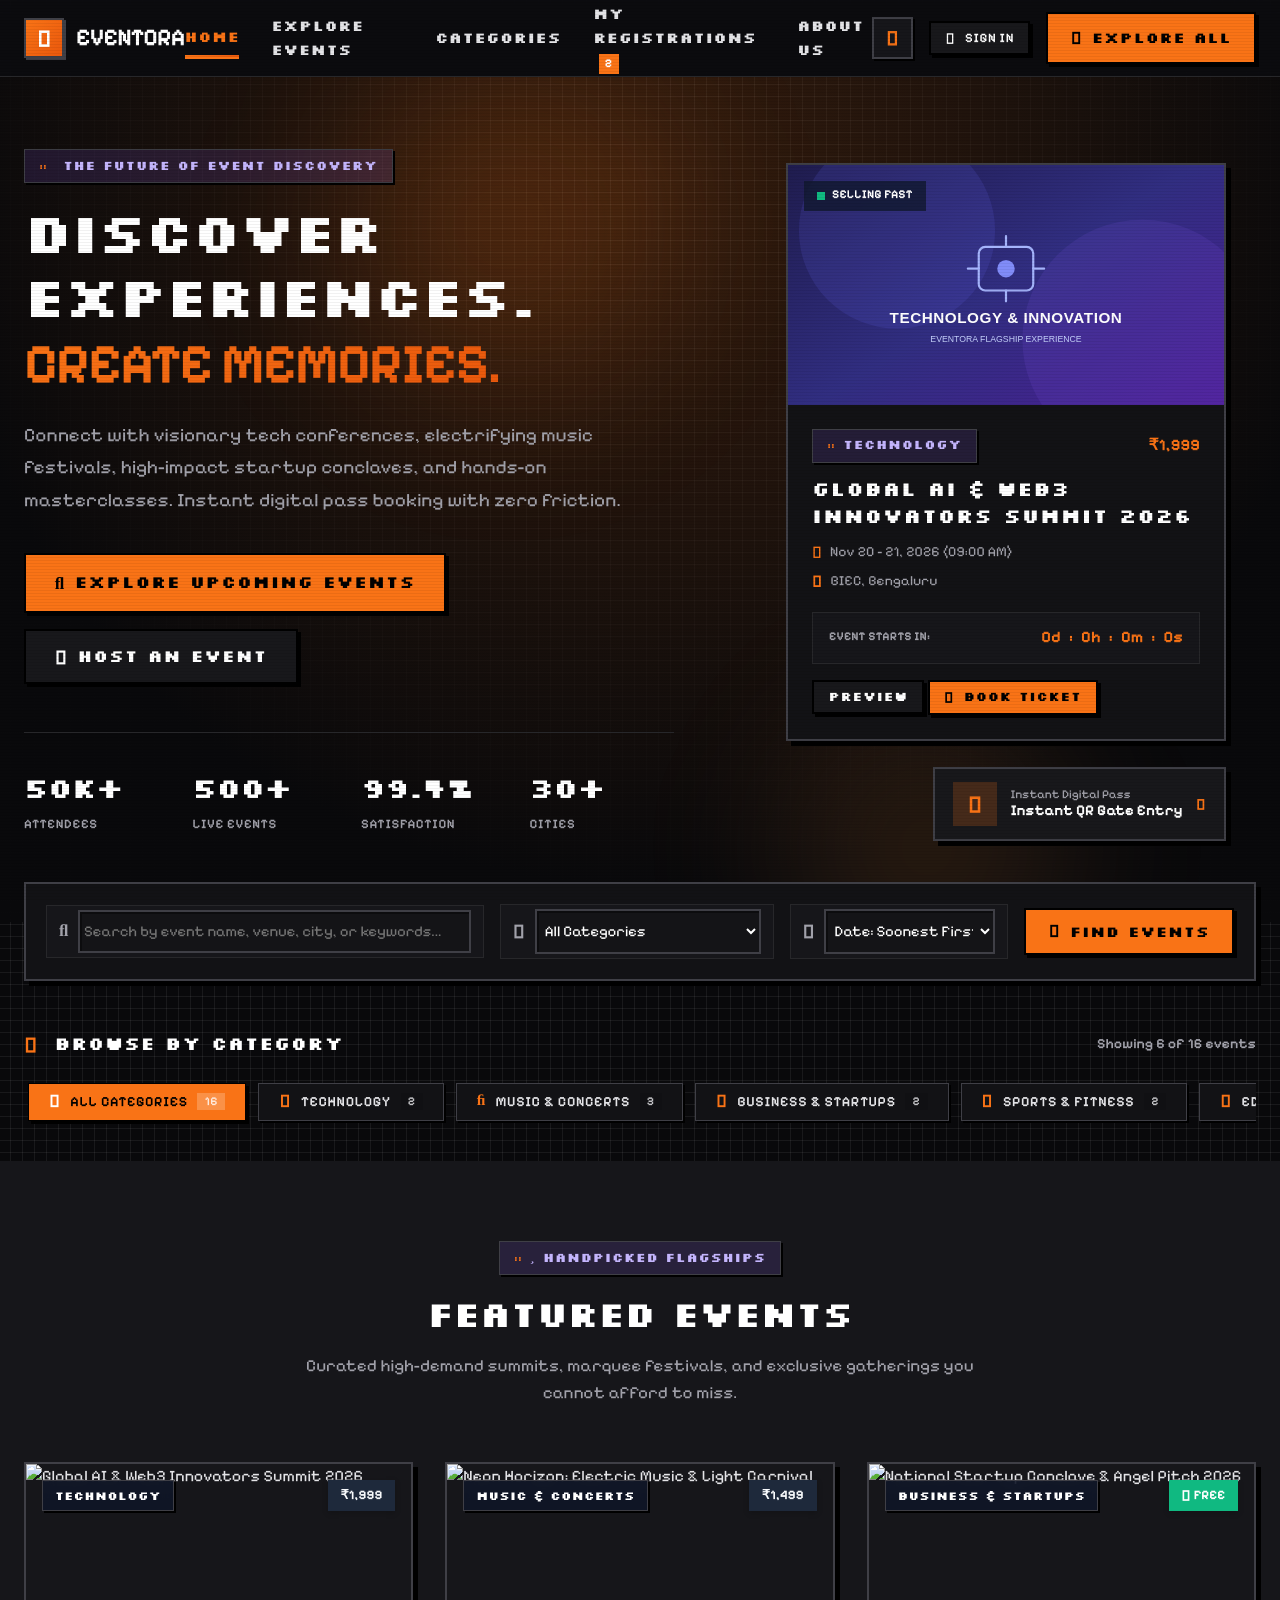
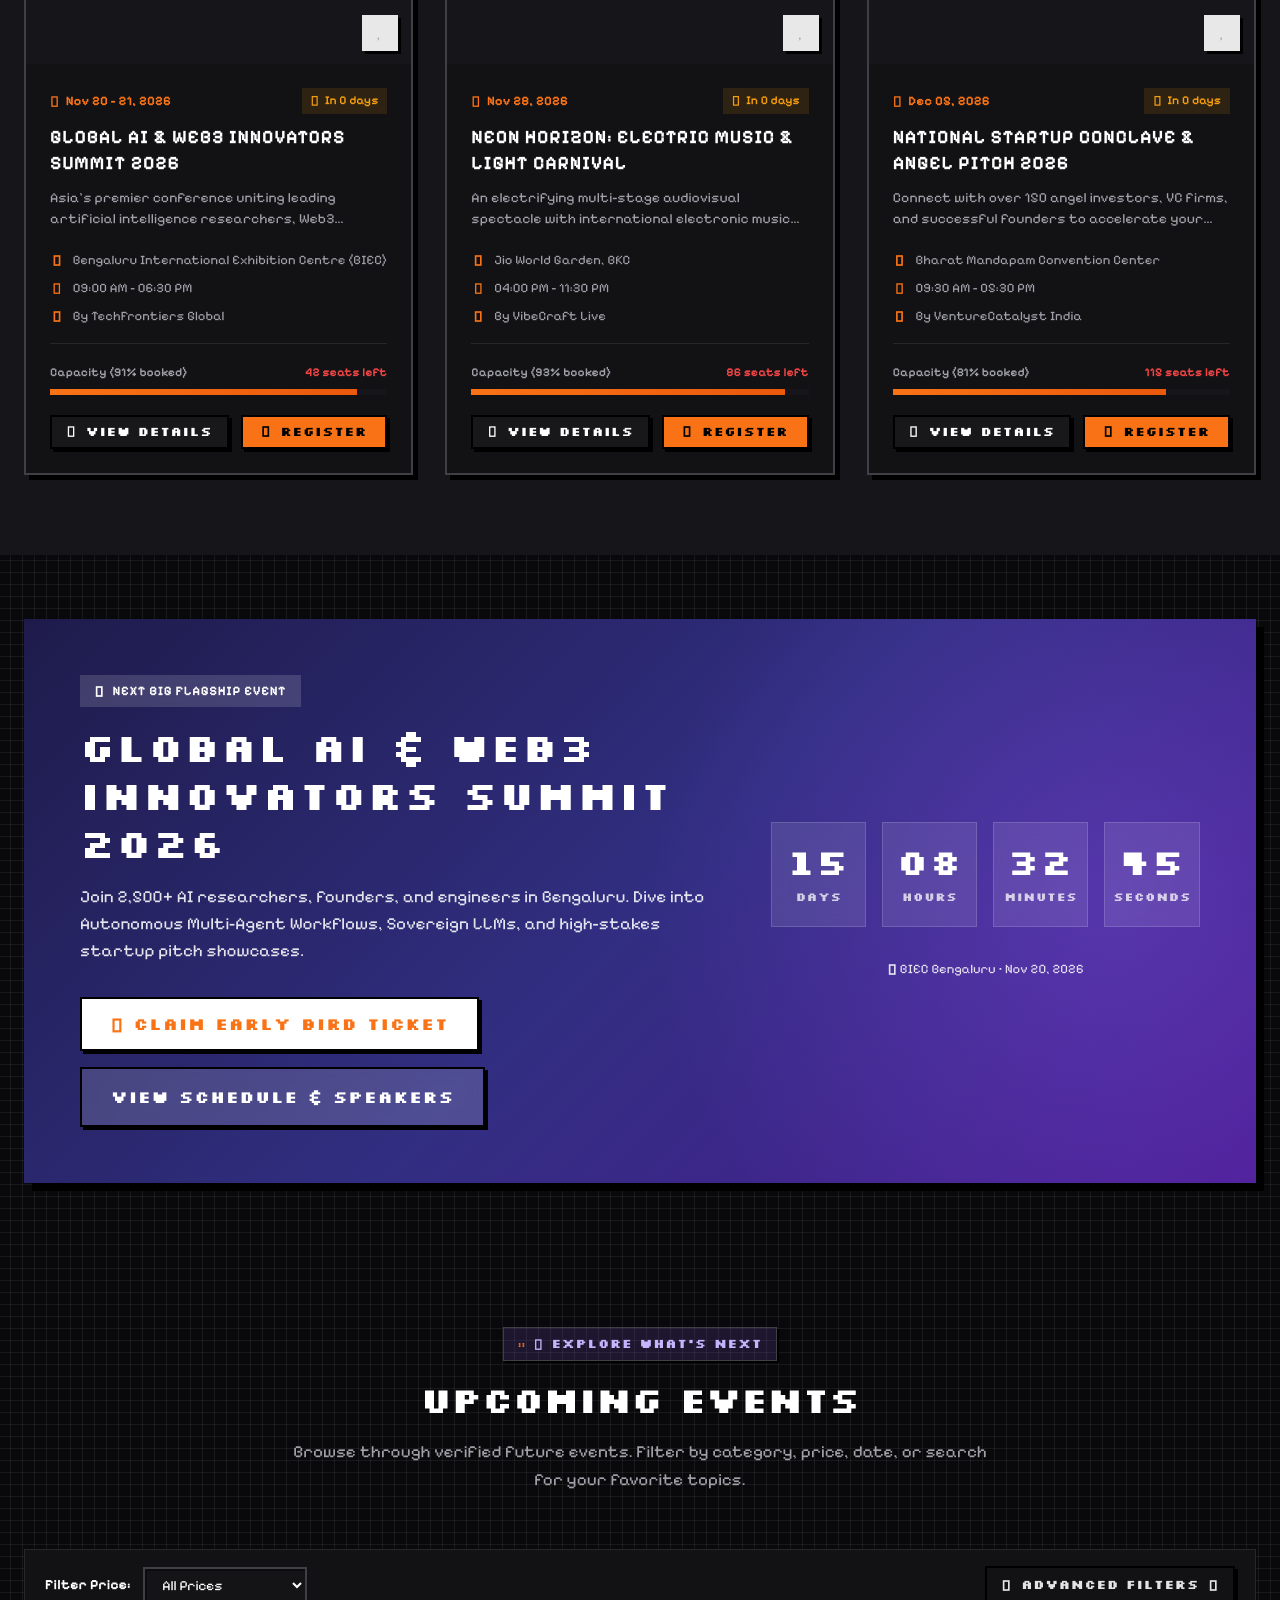
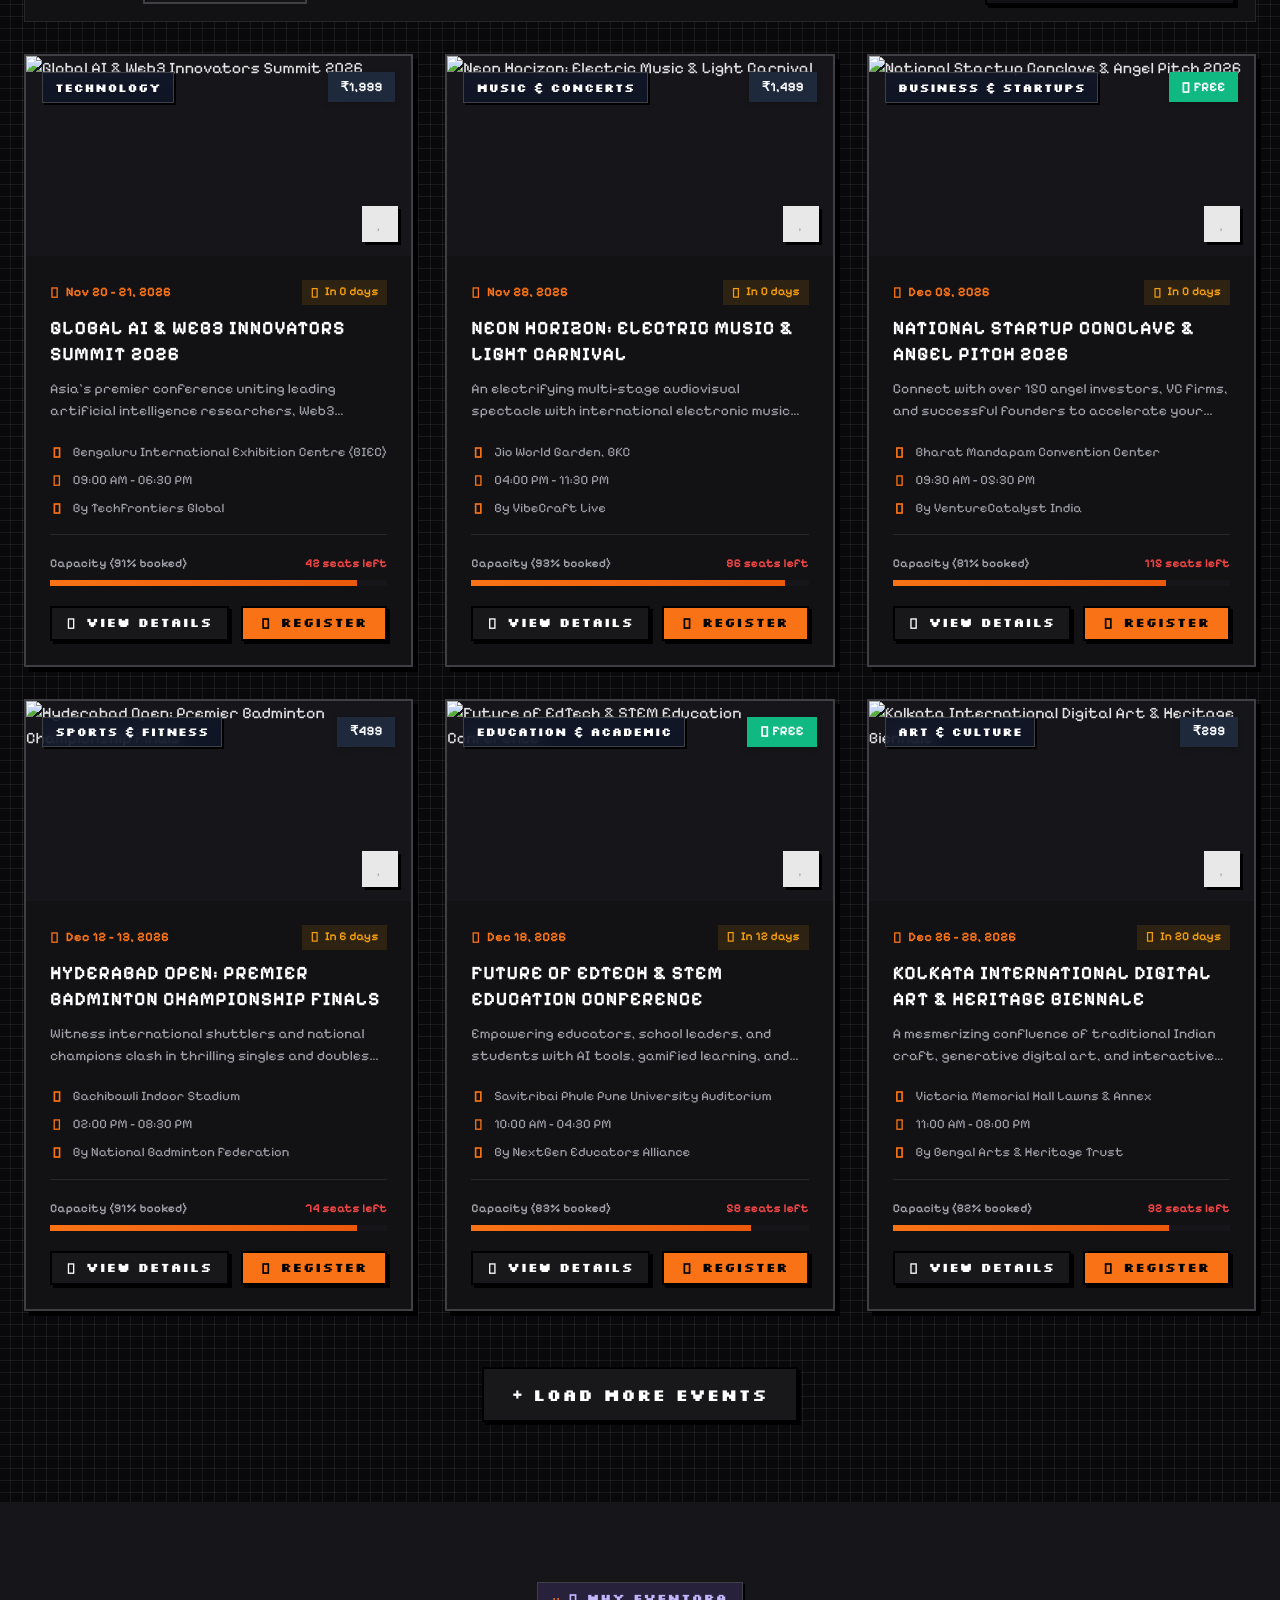
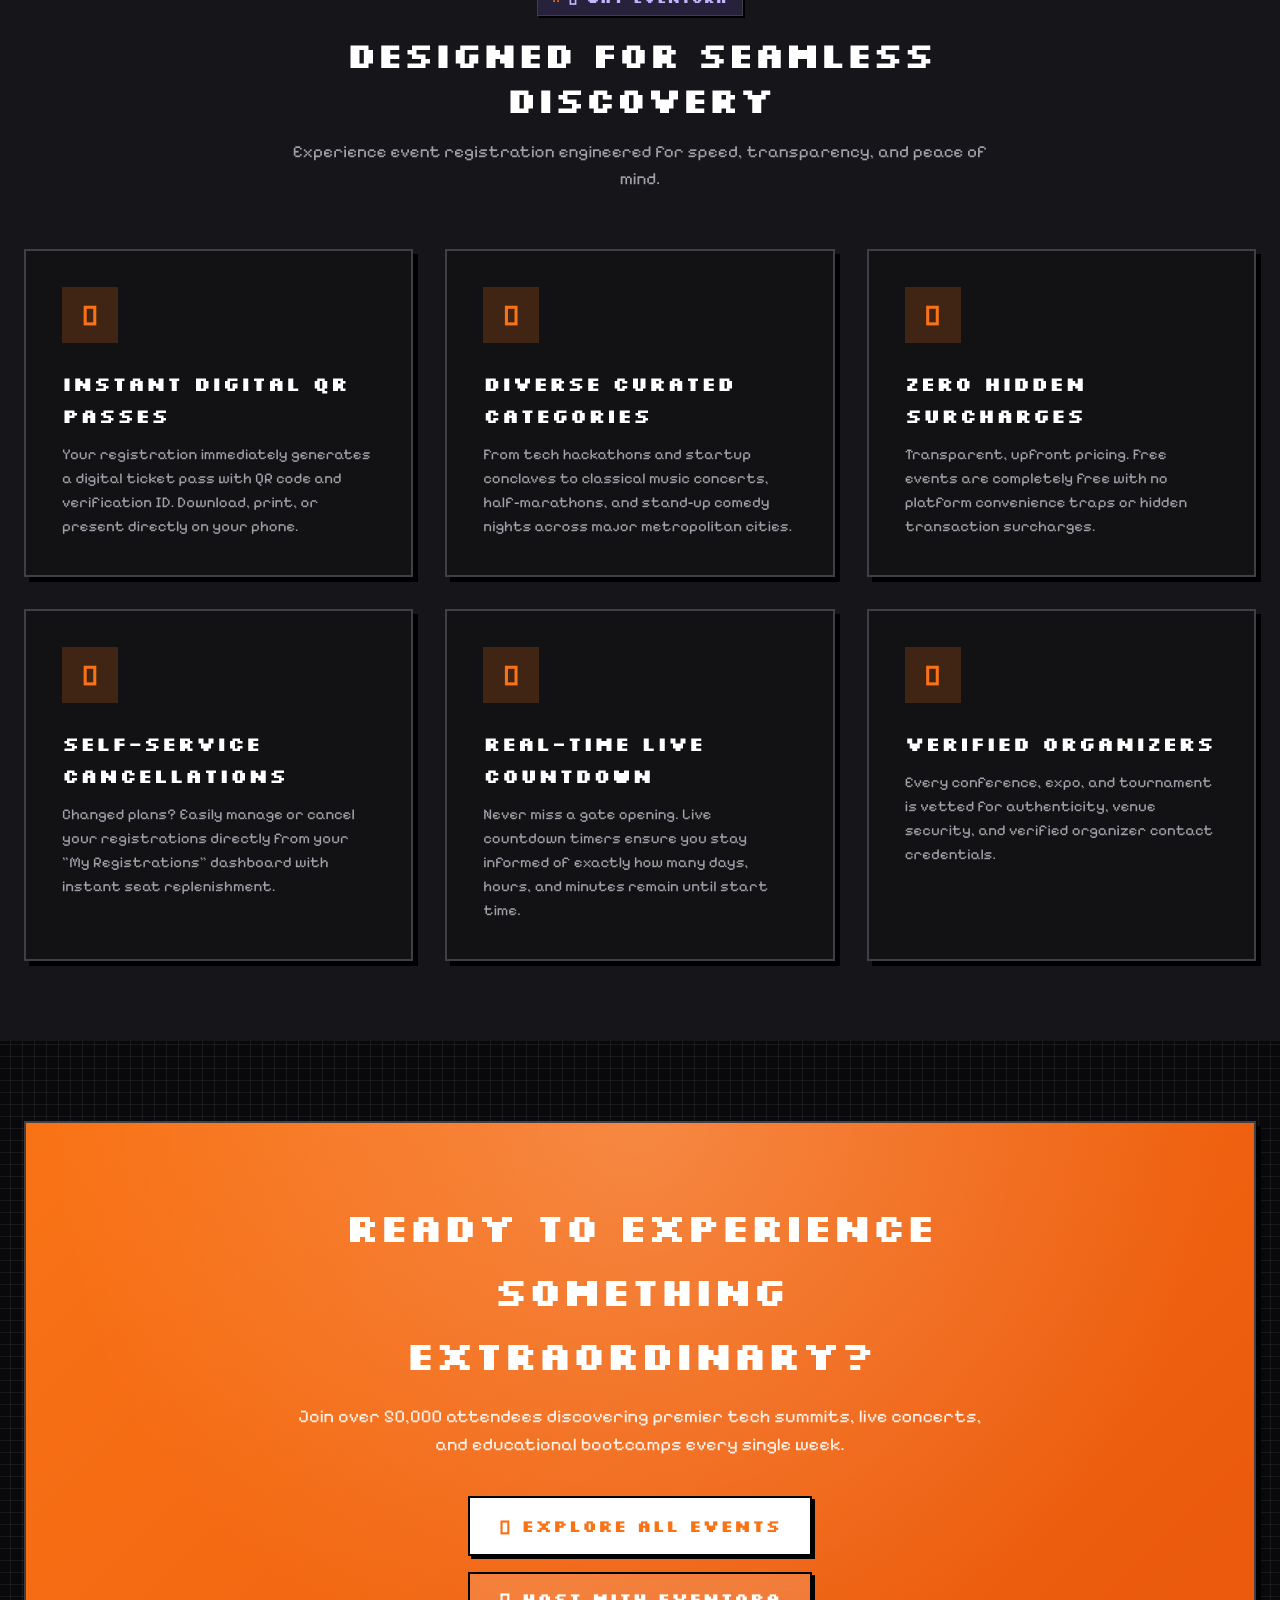
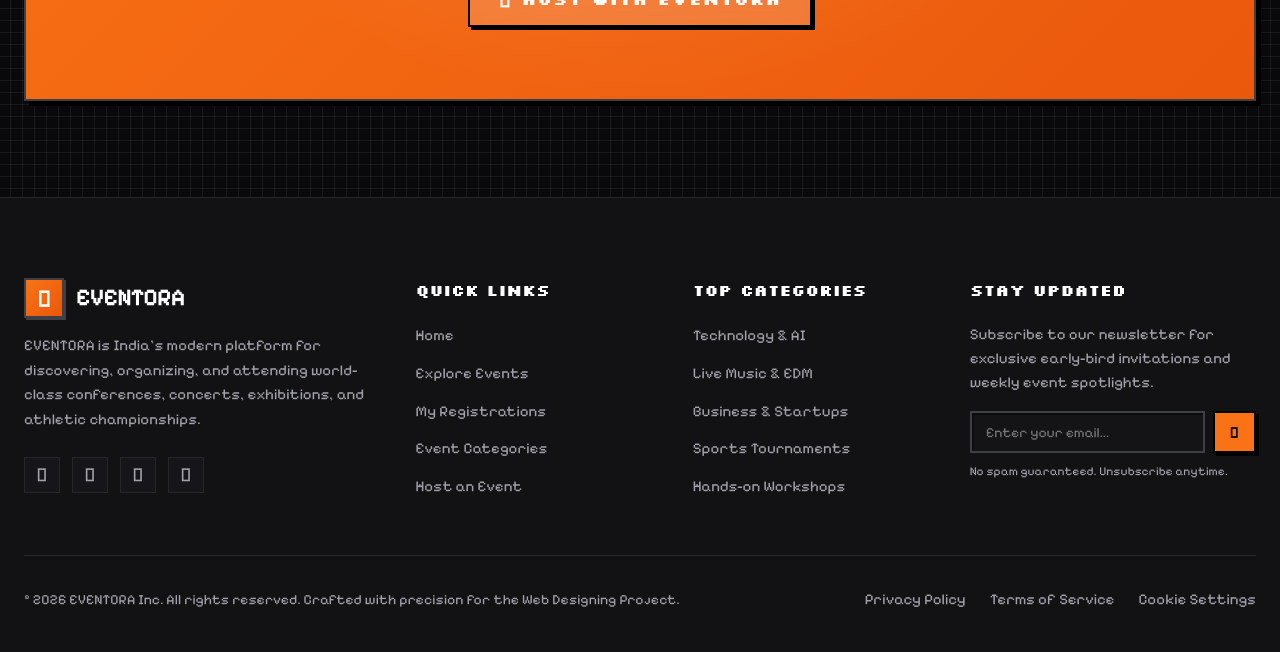
==== commit 48721521: "Fix mobile screen layout clipping and horizontal overflow across all viewports" ====
--- a/index.html
+++ b/index.html
@@ -1,26 +1,36 @@
 <!DOCTYPE html>
 <html lang="en" data-theme="dark">
+
 <head>
   <meta charset="UTF-8">
   <meta name="viewport" content="width=device-width, initial-scale=1.0">
   <meta http-equiv="X-UA-Compatible" content="ie=edge">
   <title>EVENTORA – Discover Experiences. Create Memories.</title>
-  <meta name="description" content="EVENTORA is a modern, premium event discovery and registration platform. Find technology conferences, live music concerts, startup pitch summits, workshops, and sports championships.">
+  <meta name="description"
+    content="EVENTORA is a modern, premium event discovery and registration platform. Find technology conferences, live music concerts, startup pitch summits, workshops, and sports championships.">
   <meta name="theme-color" content="#F97316">
 
   <!-- Google Fonts: Authentic 8-Bit Pixel Fonts (Pixelify Sans, Silkscreen, VT323) -->
   <link rel="preconnect" href="https://fonts.googleapis.com">
   <link rel="preconnect" href="https://fonts.gstatic.com" crossorigin>
-  <link href="https://fonts.googleapis.com/css2?family=Pixelify+Sans:wght@400;500;600;700&family=Silkscreen:wght@400;700&family=VT323&display=swap" rel="stylesheet">
+  <link
+    href="https://fonts.googleapis.com/css2?family=Pixelify+Sans:wght@400;500;600;700&family=Silkscreen:wght@400;700&family=VT323&display=swap"
+    rel="stylesheet">
 
   <!-- Font Awesome 6.5.1 CDN -->
-  <link rel="stylesheet" href="https://cdnjs.cloudflare.com/ajax/libs/font-awesome/6.5.1/css/all.min.css" integrity="sha512-DTOQO9RWCH3ppGqcWaEA1BIZOC6xxalwEsw9c2QQeAIftl+Vegovlnee1c9QX4TctnWMn13TZye+giMm8e2LwA==" crossorigin="anonymous" referrerpolicy="no-referrer" />
+  <link rel="stylesheet" href="https://cdnjs.cloudflare.com/ajax/libs/font-awesome/6.5.1/css/all.min.css"
+    integrity="sha512-DTOQO9RWCH3ppGqcWaEA1BIZOC6xxalwEsw9c2QQeAIftl+Vegovlnee1c9QX4TctnWMn13TZye+giMm8e2LwA=="
+    crossorigin="anonymous" referrerpolicy="no-referrer" />
+
+  <!-- Google Identity Services (Google Auth API) -->
+  <script src="https://accounts.google.com/gsi/client" async defer></script>
 
   <!-- Stylesheets -->
   <link rel="stylesheet" href="css/themes.css">
   <link rel="stylesheet" href="css/style.css">
   <link rel="stylesheet" href="css/responsive.css">
 </head>
+
 <body>
 
   <!-- ============================================================
@@ -48,7 +58,8 @@
 
       <div class="nav-actions">
         <!-- Theme Toggle -->
-        <button class="theme-toggle-btn" aria-label="Dark Mode active. Click to switch to Light Mode." title="Dark Mode (Click to switch to Light Mode)">
+        <button class="theme-toggle-btn" aria-label="Dark Mode active. Click to switch to Light Mode."
+          title="Dark Mode (Click to switch to Light Mode)">
           <i class="fa-solid fa-moon" style="color: var(--primary);"></i>
         </button>
 
@@ -140,7 +151,8 @@
           </h1>
 
           <p class="hero-description">
-            Connect with visionary tech conferences, electrifying music festivals, high-impact startup conclaves, and hands-on masterclasses. Instant digital pass booking with zero friction.
+            Connect with visionary tech conferences, electrifying music festivals, high-impact startup conclaves, and
+            hands-on masterclasses. Instant digital pass booking with zero friction.
           </p>
 
           <div class="hero-cta-group">
@@ -178,7 +190,9 @@
           <div class="hero-card-stack">
             <article class="hero-main-card">
               <div class="hero-card-image-box">
-                <img src="https://images.unsplash.com/photo-1540575467063-178a50c2df87?auto=format&fit=crop&w=800&q=80" alt="Global AI & Web3 Summit 2026" class="hero-card-image" onerror="this.src='assets/images/tech-fallback.svg'">
+                <img src="https://images.unsplash.com/photo-1540575467063-178a50c2df87?auto=format&fit=crop&w=800&q=80"
+                  alt="Global AI & Web3 Summit 2026" class="hero-card-image"
+                  onerror="this.src='assets/images/tech-fallback.svg'">
                 <div class="hero-card-live-pill">
                   <span class="pulse-dot"></span> SELLING FAST
                 </div>
@@ -213,11 +227,11 @@
                   </div>
                 </div>
 
-                <div style="margin-top: 1rem; display: flex; gap: 0.75rem;">
-                  <button class="btn btn-secondary btn-sm btn-block quick-view-btn" data-id="evt-101">
+                <div class="hero-card-actions" style="margin-top: 1rem;">
+                  <button class="btn btn-secondary btn-sm quick-view-btn" data-id="evt-101">
                     Preview
                   </button>
-                  <button class="btn btn-primary btn-sm btn-block register-card-btn" data-id="evt-101">
+                  <button class="btn btn-primary btn-sm register-card-btn" data-id="evt-101">
                     <i class="fa-solid fa-ticket"></i> Book Ticket
                   </button>
                 </div>
@@ -225,7 +239,8 @@
             </article>
 
             <!-- Floating Micro Interaction Badge (Functional Instant QR Gate Pass Button) -->
-            <button class="floating-mini-widget" id="instantGatePassTrigger" type="button" aria-haspopup="dialog" aria-label="Open Instant QR Gate Entry Pass">
+            <button class="floating-mini-widget" id="instantGatePassTrigger" type="button" aria-haspopup="dialog"
+              aria-label="Open Instant QR Gate Entry Pass">
               <div class="floating-icon-box">
                 <i class="fa-solid fa-qrcode"></i>
               </div>
@@ -251,7 +266,8 @@
           <form class="search-form-grid" onsubmit="event.preventDefault();">
             <div class="search-input-wrapper">
               <i class="fa-solid fa-magnifying-glass search-input-icon"></i>
-              <input type="text" class="search-input event-search-input" placeholder="Search by event name, venue, city, or keywords..." aria-label="Search events by keyword">
+              <input type="text" class="search-input event-search-input"
+                placeholder="Search by event name, venue, city, or keywords..." aria-label="Search events by keyword">
               <button type="button" class="search-clear-btn" aria-label="Clear search">
                 <i class="fa-solid fa-xmark"></i>
               </button>
@@ -284,7 +300,8 @@
               </select>
             </div>
 
-            <button type="button" class="btn btn-primary" onclick="document.getElementById('upcomingSection').scrollIntoView({behavior:'smooth'});">
+            <button type="button" class="btn btn-primary"
+              onclick="document.getElementById('upcomingSection').scrollIntoView({behavior:'smooth'});">
               <i class="fa-solid fa-arrow-right"></i> Find Events
             </button>
           </form>
@@ -297,7 +314,8 @@
          ============================================================ -->
     <section class="section" id="categoriesSection" style="padding-top: 1rem; padding-bottom: 2rem;">
       <div class="container">
-        <div style="display: flex; align-items: center; justify-content: space-between; margin-bottom: 0.5rem; flex-wrap: wrap; gap: 0.5rem;">
+        <div
+          style="display: flex; align-items: center; justify-content: space-between; margin-bottom: 0.5rem; flex-wrap: wrap; gap: 0.5rem;">
           <h2 style="font-size: 1.15rem; font-weight: 700; color: var(--text-main);">
             <i class="fa-solid fa-filter" style="color: var(--primary); margin-right: 0.4rem;"></i> Browse by Category
           </h2>
@@ -316,7 +334,8 @@
     <!-- ============================================================
          5. FEATURED EVENTS SECTION
          ============================================================ -->
-    <section class="section" id="featuredSection" style="background: var(--bg-surface-subtle);" aria-labelledby="featuredHeading">
+    <section class="section" id="featuredSection" style="background: var(--bg-surface-subtle);"
+      aria-labelledby="featuredHeading">
       <div class="container">
         <div class="section-header">
           <div class="section-badge">
@@ -346,9 +365,10 @@
             </div>
             <h2 class="spotlight-title">Global AI & Web3 Innovators Summit 2026</h2>
             <p class="spotlight-description">
-              Join 2,500+ AI researchers, founders, and engineers in Bengaluru. Dive into Autonomous Multi-Agent Workflows, Sovereign LLMs, and high-stakes startup pitch showcases.
+              Join 2,500+ AI researchers, founders, and engineers in Bengaluru. Dive into Autonomous Multi-Agent
+              Workflows, Sovereign LLMs, and high-stakes startup pitch showcases.
             </p>
-            <div style="display: flex; gap: 1rem; align-items: center; flex-wrap: wrap;">
+            <div class="spotlight-actions" style="display: flex; gap: 1rem; align-items: center; flex-wrap: wrap;">
               <button class="btn btn-cta-light btn-lg" onclick="RegistrationManager.openModal('evt-101')">
                 <i class="fa-solid fa-ticket"></i> Claim Early Bird Ticket
               </button>
@@ -401,10 +421,12 @@
         </div>
 
         <!-- Filter Sub-Toolbar -->
-        <div style="display: flex; align-items: center; justify-content: space-between; margin-bottom: 2rem; flex-wrap: wrap; gap: 1rem; background: var(--bg-surface); padding: 1rem 1.25rem; border-radius: var(--radius-md); border: 1px solid var(--border-subtle);">
+        <div
+          style="display: flex; align-items: center; justify-content: space-between; margin-bottom: 2rem; flex-wrap: wrap; gap: 1rem; background: var(--bg-surface); padding: 1rem 1.25rem; border-radius: var(--radius-md); border: 1px solid var(--border-subtle);">
           <div style="display: flex; align-items: center; gap: 0.75rem; flex-wrap: wrap;">
             <span style="font-size: 0.875rem; font-weight: 700; color: var(--text-main);">Filter Price:</span>
-            <select id="eventPriceFilter" class="form-control no-icon" style="padding: 0.45rem 0.85rem; width: auto; font-size: 0.875rem;">
+            <select id="eventPriceFilter" class="form-control no-icon"
+              style="padding: 0.45rem 0.85rem; width: auto; font-size: 0.875rem;">
               <option value="all">All Prices</option>
               <option value="free">Free Events Only</option>
               <option value="paid">Paid Events Only</option>
@@ -431,9 +453,11 @@
           </div>
           <h3 class="empty-state-title">No Matching Events Found</h3>
           <p class="empty-state-desc">
-            We couldn't find any events matching your selected criteria. Try resetting your search query or picking another category.
+            We couldn't find any events matching your selected criteria. Try resetting your search query or picking
+            another category.
           </p>
-          <button class="btn btn-primary" onclick="EventsController.setCategory('all'); document.querySelector('.event-search-input').value=''; EventsController.searchQuery=''; EventsController.applyFilters();">
+          <button class="btn btn-primary"
+            onclick="EventsController.setCategory('all'); document.querySelector('.event-search-input').value=''; EventsController.searchQuery=''; EventsController.applyFilters();">
             <i class="fa-solid fa-rotate-left"></i> Reset All Filters
           </button>
         </div>
@@ -450,7 +474,8 @@
     <!-- ============================================================
          8. WHY CHOOSE EVENTORA (BENEFITS)
          ============================================================ -->
-    <section class="section" id="whyChooseUs" style="background: var(--bg-surface-subtle);" aria-labelledby="benefitsHeading">
+    <section class="section" id="whyChooseUs" style="background: var(--bg-surface-subtle);"
+      aria-labelledby="benefitsHeading">
       <div class="container">
         <div class="section-header">
           <div class="section-badge">
@@ -469,7 +494,8 @@
             </div>
             <h3 class="benefit-card-title">Instant Digital QR Passes</h3>
             <p class="benefit-card-desc">
-              Your registration immediately generates a digital ticket pass with QR code and verification ID. Download, print, or present directly on your phone.
+              Your registration immediately generates a digital ticket pass with QR code and verification ID. Download,
+              print, or present directly on your phone.
             </p>
           </div>
 
@@ -479,7 +505,8 @@
             </div>
             <h3 class="benefit-card-title">Diverse Curated Categories</h3>
             <p class="benefit-card-desc">
-              From tech hackathons and startup conclaves to classical music concerts, half-marathons, and stand-up comedy nights across major metropolitan cities.
+              From tech hackathons and startup conclaves to classical music concerts, half-marathons, and stand-up
+              comedy nights across major metropolitan cities.
             </p>
           </div>
 
@@ -489,7 +516,8 @@
             </div>
             <h3 class="benefit-card-title">Zero Hidden Surcharges</h3>
             <p class="benefit-card-desc">
-              Transparent, upfront pricing. Free events are completely free with no platform convenience traps or hidden transaction surcharges.
+              Transparent, upfront pricing. Free events are completely free with no platform convenience traps or hidden
+              transaction surcharges.
             </p>
           </div>
 
@@ -499,7 +527,8 @@
             </div>
             <h3 class="benefit-card-title">Self-Service Cancellations</h3>
             <p class="benefit-card-desc">
-              Changed plans? Easily manage or cancel your registrations directly from your "My Registrations" dashboard with instant seat replenishment.
+              Changed plans? Easily manage or cancel your registrations directly from your "My Registrations" dashboard
+              with instant seat replenishment.
             </p>
           </div>
 
@@ -509,7 +538,8 @@
             </div>
             <h3 class="benefit-card-title">Real-Time Live Countdown</h3>
             <p class="benefit-card-desc">
-              Never miss a gate opening. Live countdown timers ensure you stay informed of exactly how many days, hours, and minutes remain until start time.
+              Never miss a gate opening. Live countdown timers ensure you stay informed of exactly how many days, hours,
+              and minutes remain until start time.
             </p>
           </div>
 
@@ -519,7 +549,8 @@
             </div>
             <h3 class="benefit-card-title">Verified Organizers</h3>
             <p class="benefit-card-desc">
-              Every conference, expo, and tournament is vetted for authenticity, venue security, and verified organizer contact credentials.
+              Every conference, expo, and tournament is vetted for authenticity, venue security, and verified organizer
+              contact credentials.
             </p>
           </div>
         </div>
@@ -535,7 +566,8 @@
           <div class="cta-content">
             <h2 class="cta-title">Ready to Experience Something Extraordinary?</h2>
             <p class="cta-subtitle">
-              Join over 50,000 attendees discovering premier tech summits, live concerts, and educational bootcamps every single week.
+              Join over 50,000 attendees discovering premier tech summits, live concerts, and educational bootcamps
+              every single week.
             </p>
             <div class="cta-buttons">
               <a href="events.html" class="btn btn-cta-light btn-lg">
@@ -566,13 +598,18 @@
             <span>EVENTORA</span>
           </a>
           <p class="footer-brand-desc">
-            EVENTORA is India’s modern platform for discovering, organizing, and attending world-class conferences, concerts, exhibitions, and athletic championships.
+            EVENTORA is India’s modern platform for discovering, organizing, and attending world-class conferences,
+            concerts, exhibitions, and athletic championships.
           </p>
           <div class="footer-social-links">
-            <a href="https://twitter.com" target="_blank" rel="noopener noreferrer" class="social-link" aria-label="Twitter"><i class="fa-brands fa-x-twitter"></i></a>
-            <a href="https://linkedin.com" target="_blank" rel="noopener noreferrer" class="social-link" aria-label="LinkedIn"><i class="fa-brands fa-linkedin-in"></i></a>
-            <a href="https://instagram.com" target="_blank" rel="noopener noreferrer" class="social-link" aria-label="Instagram"><i class="fa-brands fa-instagram"></i></a>
-            <a href="https://github.com" target="_blank" rel="noopener noreferrer" class="social-link" aria-label="GitHub"><i class="fa-brands fa-github"></i></a>
+            <a href="https://twitter.com" target="_blank" rel="noopener noreferrer" class="social-link"
+              aria-label="Twitter"><i class="fa-brands fa-x-twitter"></i></a>
+            <a href="https://linkedin.com" target="_blank" rel="noopener noreferrer" class="social-link"
+              aria-label="LinkedIn"><i class="fa-brands fa-linkedin-in"></i></a>
+            <a href="https://instagram.com" target="_blank" rel="noopener noreferrer" class="social-link"
+              aria-label="Instagram"><i class="fa-brands fa-instagram"></i></a>
+            <a href="https://github.com" target="_blank" rel="noopener noreferrer" class="social-link"
+              aria-label="GitHub"><i class="fa-brands fa-github"></i></a>
           </div>
         </div>
 
@@ -604,7 +641,8 @@
             Subscribe to our newsletter for exclusive early-bird invitations and weekly event spotlights.
           </p>
           <form class="newsletter-form">
-            <input type="email" class="newsletter-input" placeholder="Enter your email..." required aria-label="Email address for newsletter">
+            <input type="email" class="newsletter-input" placeholder="Enter your email..." required
+              aria-label="Email address for newsletter">
             <button type="submit" class="btn btn-primary btn-sm">
               <i class="fa-solid fa-paper-plane"></i>
             </button>
@@ -619,7 +657,7 @@
         <div>
           &copy; 2026 EVENTORA Inc. All rights reserved. Crafted with precision for the Web Designing Project.
         </div>
-        <div style="display: flex; gap: 1.5rem;">
+        <div class="footer-legal-links" style="display: flex; gap: 1.5rem; flex-wrap: wrap;">
           <a href="#mainContent" class="footer-link">Privacy Policy</a>
           <a href="#mainContent" class="footer-link">Terms of Service</a>
           <a href="#mainContent" class="footer-link">Cookie Settings</a>
@@ -656,7 +694,8 @@
             </label>
             <div class="form-control-wrapper">
               <i class="fa-regular fa-user form-control-icon"></i>
-              <input type="text" id="regFullName" class="form-control" placeholder="e.g. Aarav Sharma" required autocomplete="name">
+              <input type="text" id="regFullName" class="form-control" placeholder="e.g. Aarav Sharma" required
+                autocomplete="name">
             </div>
             <div class="form-error-msg" id="regFullNameError"></div>
           </div>
@@ -668,7 +707,8 @@
             </label>
             <div class="form-control-wrapper">
               <i class="fa-regular fa-envelope form-control-icon"></i>
-              <input type="email" id="regEmail" class="form-control" placeholder="e.g. aarav.sharma@example.com" required autocomplete="email">
+              <input type="email" id="regEmail" class="form-control" placeholder="e.g. aarav.sharma@example.com"
+                required autocomplete="email">
             </div>
             <div class="form-help-text">Your digital pass and entry barcode will be registered to this email.</div>
             <div class="form-error-msg" id="regEmailError"></div>
@@ -681,7 +721,8 @@
             </label>
             <div class="form-control-wrapper">
               <i class="fa-solid fa-phone form-control-icon"></i>
-              <input type="tel" id="regPhone" class="form-control" placeholder="e.g. 9876543210 or +91 98765 43210" required autocomplete="tel">
+              <input type="tel" id="regPhone" class="form-control" placeholder="e.g. 9876543210 or +91 98765 43210"
+                required autocomplete="tel">
             </div>
             <div class="form-help-text">Valid 10-digit mobile number for SMS event reminders.</div>
             <div class="form-error-msg" id="regPhoneError"></div>
@@ -717,7 +758,8 @@
             </div>
 
             <div class="form-group">
-              <label for="regOrganization" class="form-label">College / Company <small style="color: var(--text-muted);">(Optional)</small></label>
+              <label for="regOrganization" class="form-label">College / Company <small
+                  style="color: var(--text-muted);">(Optional)</small></label>
               <div class="form-control-wrapper">
                 <i class="fa-regular fa-building form-control-icon"></i>
                 <input type="text" id="regOrganization" class="form-control" placeholder="e.g. IIT Bombay / Tech Corp">
@@ -727,12 +769,15 @@
 
           <!-- Special Requests / Notes -->
           <div class="form-group">
-            <label for="regNotes" class="form-label">Special Requests / Dietary Notes <small style="color: var(--text-muted);">(Optional)</small></label>
-            <textarea id="regNotes" class="form-control no-icon" rows="2" placeholder="e.g. Dietary preferences, wheelchair access, or questions for speakers..."></textarea>
+            <label for="regNotes" class="form-label">Special Requests / Dietary Notes <small
+                style="color: var(--text-muted);">(Optional)</small></label>
+            <textarea id="regNotes" class="form-control no-icon" rows="2"
+              placeholder="e.g. Dietary preferences, wheelchair access, or questions for speakers..."></textarea>
           </div>
 
           <!-- Dynamic Pricing Box -->
-          <div id="regPriceCalculation" style="background: var(--bg-surface-subtle); padding: 1rem; border-radius: var(--radius-sm); border: 1px solid var(--border-subtle); margin-bottom: 1.25rem;">
+          <div id="regPriceCalculation"
+            style="background: var(--bg-surface-subtle); padding: 1rem; border-radius: var(--radius-sm); border: 1px solid var(--border-subtle); margin-bottom: 1.25rem;">
             <!-- Dynamically calculated -->
           </div>
 
@@ -740,7 +785,8 @@
           <div class="form-group" style="margin-bottom: 1.5rem;">
             <label class="form-checkbox-label">
               <input type="checkbox" id="regTermsAgree" class="form-checkbox" required>
-              <span>I agree to the Eventora Attendee Code of Conduct and Cancellation Policy. <span class="required-star">*</span></span>
+              <span>I agree to the Eventora Attendee Code of Conduct and Cancellation Policy. <span
+                  class="required-star">*</span></span>
             </label>
             <div class="form-error-msg" id="regTermsAgreeError"></div>
           </div>
@@ -755,7 +801,8 @@
   </div>
 
   <!-- B. REGISTRATION SUCCESS MODAL (DIGITAL TICKET PASS) -->
-  <div class="modal-overlay" id="registrationSuccessModal" role="dialog" aria-modal="true" aria-labelledby="successModalTitle">
+  <div class="modal-overlay" id="registrationSuccessModal" role="dialog" aria-modal="true"
+    aria-labelledby="successModalTitle">
     <div class="modal-box modal-box-wide">
       <div class="modal-header">
         <h3 class="modal-title" id="successModalTitle" style="color: #10B981;">
@@ -768,13 +815,15 @@
 
       <div class="modal-body">
         <p style="color: var(--text-muted); font-size: 0.9375rem; margin-bottom: 1rem;">
-          Your spot is locked in! A confirmation copy has been saved to your device. Here is your official Eventora Digital Entry Pass.
+          Your spot is locked in! A confirmation copy has been saved to your device. Here is your official Eventora
+          Digital Entry Pass.
         </p>
 
         <!-- Digital Ticket Output Container -->
         <div id="ticketPassContainer"></div>
 
-        <div style="display: flex; gap: 1rem; align-items: center; justify-content: flex-end; flex-wrap: wrap; margin-top: 1.5rem;">
+        <div
+          style="display: flex; gap: 1rem; align-items: center; justify-content: flex-end; flex-wrap: wrap; margin-top: 1.5rem;">
           <button class="btn btn-secondary" id="ticketPrintBtn">
             <i class="fa-solid fa-print"></i> Print / Save Pass
           </button>
@@ -809,7 +858,8 @@
     <div class="modal-box">
       <div class="modal-header">
         <h3 class="modal-title" id="hostModalTitle">
-          <i class="fa-solid fa-bullhorn" style="color: var(--primary); margin-right: 0.4rem;"></i> Host Your Event on Eventora
+          <i class="fa-solid fa-bullhorn" style="color: var(--primary); margin-right: 0.4rem;"></i> Host Your Event on
+          Eventora
         </h3>
         <button class="modal-close-btn host-modal-close" aria-label="Close modal">
           <i class="fa-solid fa-xmark"></i>
@@ -817,7 +867,8 @@
       </div>
       <div class="modal-body">
         <p style="color: var(--text-muted); font-size: 0.9375rem; margin-bottom: 1.5rem;">
-          Tap into a vibrant community of over 50,000 active attendees across India. We provide automated QR ticketing, real-time analytics, and fraud protection.
+          Tap into a vibrant community of over 50,000 active attendees across India. We provide automated QR ticketing,
+          real-time analytics, and fraud protection.
         </p>
 
         <form id="hostEventInquiryForm">
@@ -831,7 +882,8 @@
           </div>
           <div class="form-group">
             <label class="form-label">Event Category &amp; Target City</label>
-            <input type="text" class="form-control no-icon" placeholder="e.g. Technology Conference in Bengaluru" required>
+            <input type="text" class="form-control no-icon" placeholder="e.g. Technology Conference in Bengaluru"
+              required>
           </div>
           <div class="form-group">
             <label class="form-label">Expected Attendee Count</label>
@@ -854,16 +906,19 @@
     <div class="modal-box modal-box-wide" style="max-width: 580px;">
       <div class="modal-header">
         <div style="display: flex; align-items: center; gap: 0.75rem;">
-          <div class="brand-icon" style="width: 2.25rem; height: 2.25rem; font-size: 1rem; border-radius: var(--radius-xs);">
+          <div class="brand-icon"
+            style="width: 2.25rem; height: 2.25rem; font-size: 1rem; border-radius: var(--radius-xs);">
             <i class="fa-solid fa-qrcode"></i>
           </div>
           <div>
             <h3 class="modal-title" id="gateModalTitle" style="font-size: 1.15rem; margin-bottom: 0.15rem;">
               Instant QR Gate Entry Pass
             </h3>
-            <div style="font-size: 0.72rem; color: #10B981; font-weight: 700; display: flex; align-items: center; gap: 0.35rem;">
+            <div
+              style="font-size: 0.72rem; color: #10B981; font-weight: 700; display: flex; align-items: center; gap: 0.35rem;">
               <span class="pulse-dot" style="width: 6px; height: 6px;"></span>
-              <span style="font-family: var(--font-pixel-sm); letter-spacing: 0.04em;">LIVE SYSTEM // TURNSTILE GATE READY</span>
+              <span style="font-family: var(--font-pixel-sm); letter-spacing: 0.04em;">LIVE SYSTEM // TURNSTILE GATE
+                READY</span>
             </div>
           </div>
         </div>
@@ -895,5 +950,5 @@
   <script src="js/app.js"></script>
   <script src="js/cursor-trail.js?v=3"></script>
 </body>
-</html>
-
+
+</html>
--- a/css/themes.css
+++ b/css/themes.css
@@ -132,6 +132,7 @@
 *,
 *::before,
 *::after {
+  box-sizing: border-box !important;
   font-family: var(--font-pixel), monospace !important;
   border-radius: 0px !important;
   -webkit-font-smoothing: none !important;
@@ -228,11 +229,15 @@
   letter-spacing: 0.04em;
   font-weight: 700;
   text-transform: uppercase;
+  word-break: break-word;
+  overflow-wrap: break-word;
 }
 
 .hero-headline {
-  font-size: 2.85rem;
+  font-size: clamp(1.65rem, 5.5vw, 2.85rem);
   letter-spacing: 0.02em;
+  word-break: break-word;
+  overflow-wrap: break-word;
 }
 
 .brand-logo {
--- a/css/style.css
+++ b/css/style.css
@@ -654,7 +654,7 @@
 .floating-mini-widget {
   position: absolute;
   bottom: -100px;
-  right: -12px;
+  right: 0px;
   background: var(--bg-surface-elevated);
   border: 1.5px solid var(--border-strong);
   border-radius: var(--radius-sm);
--- a/css/responsive.css
+++ b/css/responsive.css
@@ -1,7 +1,47 @@
 /**
- * EVENTORA - Responsive Stylesheet
- * Guarantees pixel-perfect adaptability across Mobile, Tablet, and Desktop.
+ * EVENTORA - Comprehensive Responsive Stylesheet
+ * Guarantees flawless mobile, tablet, and desktop presentation.
+ * Eliminates all horizontal scroll / overflow and optimizes touch UX.
  */
+
+/* ============================================================
+   GLOBAL VIEWPORT & OVERFLOW GUARDS
+   ============================================================ */
+*,
+*::before,
+*::after {
+  box-sizing: border-box !important;
+}
+
+html {
+  width: 100% !important;
+  max-width: 100% !important;
+  overflow-x: hidden !important;
+  overflow-x: clip !important;
+  box-sizing: border-box !important;
+  -webkit-text-size-adjust: 100%;
+}
+
+body {
+  width: 100% !important;
+  max-width: 100% !important;
+  overflow-x: hidden !important;
+  overflow-x: clip !important;
+  position: relative !important;
+  box-sizing: border-box !important;
+  margin: 0 !important;
+  padding: 0 !important;
+}
+
+img,
+svg,
+video,
+canvas,
+iframe,
+picture {
+  max-width: 100% !important;
+  height: auto;
+}
 
 /* ============================================================
    MOBILE DRAWER NAVIGATION
@@ -9,22 +49,30 @@
 .mobile-nav-drawer {
   position: fixed;
   top: 0;
-  right: -320px;
-  width: 300px;
+  right: 0;
+  width: min(290px, 85vw);
+  max-width: 85vw;
   height: 100vh;
+  height: 100dvh;
   background: var(--bg-surface-elevated);
-  border-left: 1px solid var(--border-subtle);
-  box-shadow: var(--shadow-xl);
+  border-left: 2px solid var(--border-strong);
+  box-shadow: -4px 0px 0px rgba(0, 0, 0, 0.9);
   z-index: 2500;
   display: flex;
   flex-direction: column;
-  transition: right var(--transition-normal);
-  padding: 1.5rem;
+  transform: translateX(105%);
+  transition: transform 0.24s cubic-bezier(0.16, 1, 0.3, 1), visibility 0.24s;
+  visibility: hidden;
+  pointer-events: none;
+  padding: 1.25rem;
   overflow-y: auto;
+  box-sizing: border-box;
 }
 
 .mobile-nav-drawer.active {
-  right: 0;
+  transform: translateX(0);
+  visibility: visible;
+  pointer-events: auto;
 }
 
 .mobile-nav-backdrop {
@@ -32,6 +80,7 @@
   inset: 0;
   background: var(--bg-overlay);
   backdrop-filter: blur(4px);
+  -webkit-backdrop-filter: blur(4px);
   z-index: 2400;
   opacity: 0;
   visibility: hidden;
@@ -47,40 +96,42 @@
   display: flex;
   align-items: center;
   justify-content: space-between;
-  padding-bottom: 1.25rem;
-  border-bottom: 1px solid var(--border-subtle);
-  margin-bottom: 1.5rem;
+  padding-bottom: 1rem;
+  border-bottom: 2px solid var(--border-subtle);
+  margin-bottom: 1.25rem;
 }
 
 .mobile-drawer-close {
   width: 2.25rem;
   height: 2.25rem;
-  border-radius: var(--radius-full);
   background: var(--bg-surface-subtle);
+  border: 1.5px solid var(--border-strong);
   display: flex;
   align-items: center;
   justify-content: center;
-  color: var(--text-muted);
+  color: var(--text-main);
   font-size: 1.1rem;
+  cursor: pointer;
 }
 
 .mobile-drawer-links {
   display: flex;
   flex-direction: column;
   gap: 0.5rem;
-  margin-bottom: 2rem;
+  margin-bottom: 1.5rem;
 }
 
 .mobile-drawer-link {
   display: flex;
   align-items: center;
-  gap: 0.85rem;
-  padding: 0.75rem 1rem;
-  border-radius: var(--radius-sm);
-  font-size: 1rem;
-  font-weight: 600;
+  gap: 0.75rem;
+  padding: 0.75rem 0.85rem;
+  border: 1.5px solid transparent;
+  font-family: var(--font-pixel-sm);
+  font-size: 0.85rem;
+  text-transform: uppercase;
   color: var(--text-main);
-  transition: background var(--transition-fast);
+  transition: all var(--transition-fast);
 }
 
 .mobile-drawer-link i {
@@ -89,44 +140,46 @@
   text-align: center;
 }
 
-.mobile-drawer-link:hover, .mobile-drawer-link.active {
+.mobile-drawer-link:hover,
+.mobile-drawer-link.active {
+  background: var(--primary-light);
+  border-color: var(--primary);
+  color: var(--primary);
+}
+
+[data-theme="dark"] .mobile-drawer-link:hover,
+[data-theme="dark"] .mobile-drawer-link.active {
   background: var(--primary-light);
   color: var(--primary);
-}
-
-[data-theme="dark"] .mobile-drawer-link:hover,
-[data-theme="dark"] .mobile-drawer-link.active {
-  background: rgba(139, 92, 246, 0.15);
-  color: #C4B5FD;
 }
 
 .mobile-drawer-actions {
   margin-top: auto;
   display: flex;
   flex-direction: column;
-  gap: 1rem;
-  padding-top: 1.5rem;
-  border-top: 1px solid var(--border-subtle);
+  gap: 0.75rem;
+  padding-top: 1.25rem;
+  border-top: 2px solid var(--border-subtle);
 }
 
 /* ============================================================
    RESPONSIVE BREAKPOINTS
    ============================================================ */
 
-/* Large Screens (1440px and above) */
+/* 1. Large Displays (1440px and above) */
 @media (min-width: 1440px) {
   .container {
     max-width: 1360px;
   }
   .hero-headline {
-    font-size: 4rem;
-  }
-}
-
-/* Laptops & Standard Desktops (1025px to 1439px) */
+    font-size: 3.5rem;
+  }
+}
+
+/* 2. Laptops & Compact Desktops (1025px to 1200px) */
 @media (max-width: 1200px) {
   .hero-headline {
-    font-size: 3rem;
+    font-size: 2.85rem;
   }
   .featured-grid {
     grid-template-columns: repeat(2, 1fr);
@@ -141,24 +194,25 @@
   }
 }
 
-/* Tablets (769px to 1024px) */
+/* 3. Tablets & Large Phones (769px to 1024px) */
 @media (max-width: 1024px) {
   .section {
-    padding-top: 4rem;
-    padding-bottom: 4rem;
-  }
-
-  .nav-menu, .nav-actions .btn-explore-nav {
-    display: none;
+    padding-top: 3.5rem;
+    padding-bottom: 3.5rem;
+  }
+
+  .nav-menu,
+  .nav-actions .btn-explore-nav {
+    display: none !important;
   }
 
   .mobile-menu-btn {
-    display: flex;
+    display: flex !important;
   }
 
   .hero-grid {
     grid-template-columns: 1fr;
-    gap: 3rem;
+    gap: 2.5rem;
     text-align: center;
   }
 
@@ -172,8 +226,10 @@
   }
 
   .hero-metrics {
-    justify-content: center;
-    max-width: 600px;
+    display: grid !important;
+    grid-template-columns: repeat(2, 1fr) !important;
+    gap: 1.5rem !important;
+    max-width: 520px;
     margin: 0 auto;
   }
 
@@ -191,154 +247,704 @@
 
   .footer-grid {
     grid-template-columns: repeat(2, 1fr);
-    gap: 2.5rem;
-  }
-}
-
-/* Mobile Devices (up to 768px) */
+    gap: 2rem;
+  }
+}
+
+/* ============================================================
+   4. MOBILE DEVICES (Up to 768px)
+   ============================================================ */
 @media (max-width: 768px) {
+  /* Prevent horizontal blowout */
+  html,
+  body {
+    overflow-x: hidden !important;
+    width: 100% !important;
+  }
+
+  .container {
+    padding-left: 1rem !important;
+    padding-right: 1rem !important;
+    width: 100% !important;
+    box-sizing: border-box !important;
+  }
+
+  /* Section Spacing */
   .section {
-    padding-top: 3rem;
-    padding-bottom: 3rem;
+    padding-top: 2.5rem !important;
+    padding-bottom: 2.5rem !important;
+  }
+
+  /* Header Bar */
+  .site-header {
+    height: auto;
+  }
+
+  .nav-container {
+    height: 3.75rem !important;
+    padding-left: 1rem !important;
+    padding-right: 1rem !important;
+  }
+
+  .brand-logo {
+    font-size: 1.15rem !important;
+    letter-spacing: 0.04em !important;
+  }
+
+  .brand-icon {
+    width: 2rem !important;
+    height: 2rem !important;
+    font-size: 0.95rem !important;
+  }
+
+  .nav-actions {
+    gap: 0.5rem !important;
+  }
+
+  .nav-actions .btn-explore-nav,
+  .nav-actions .nav-auth-slot {
+    display: none !important;
+  }
+
+  .theme-toggle-btn {
+    width: 2.25rem !important;
+    height: 2.25rem !important;
+    font-size: 1rem !important;
+  }
+
+  .mobile-menu-btn {
+    display: flex !important;
+    width: 2.25rem !important;
+    height: 2.25rem !important;
+    font-size: 1.05rem !important;
+  }
+
+  /* Hero Section */
+  .hero-section {
+    padding-top: 2.5rem !important;
+    padding-bottom: 2.5rem !important;
+    overflow: hidden !important;
+  }
+
+  .hero-glow-1,
+  .hero-glow-2 {
+    display: none !important;
   }
 
   .hero-headline {
-    font-size: 2.25rem;
+    font-size: clamp(1.6rem, 6.5vw, 2.25rem) !important;
+    line-height: 1.25 !important;
+    word-break: break-word !important;
+    overflow-wrap: break-word !important;
+    margin-bottom: 1rem !important;
   }
 
   .hero-description {
-    font-size: 1rem;
-  }
-
+    font-size: 0.95rem !important;
+    line-height: 1.55 !important;
+    margin-bottom: 1.5rem !important;
+  }
+
+  .hero-cta-group {
+    display: flex !important;
+    flex-direction: column !important;
+    width: 100% !important;
+    gap: 0.75rem !important;
+    margin-bottom: 2rem !important;
+  }
+
+  .hero-cta-group .btn {
+    width: 100% !important;
+    justify-content: center !important;
+    text-align: center !important;
+  }
+
+  /* Universal Mobile Button Guard */
+  .btn {
+    white-space: normal !important;
+    max-width: 100% !important;
+    text-align: center !important;
+    box-sizing: border-box !important;
+    word-break: break-word !important;
+  }
+
+  .btn-lg {
+    padding: 0.75rem 1.15rem !important;
+    font-size: 0.925rem !important;
+    min-height: 44px !important;
+  }
+
+  /* Hero Metrics: Fix the 4-item flex row to 2x2 grid */
   .hero-metrics {
-    grid-template-columns: repeat(2, 1fr);
-    gap: 1.25rem;
+    display: grid !important;
+    grid-template-columns: repeat(2, 1fr) !important;
+    gap: 1rem !important;
+    width: 100% !important;
+    max-width: 100% !important;
+    padding-top: 1.5rem !important;
+  }
+
+  .metric-item {
+    text-align: center;
   }
 
   .metric-number {
-    font-size: 1.5rem;
+    font-size: 1.4rem !important;
+  }
+
+  .metric-label {
+    font-size: 0.75rem !important;
+  }
+
+  /* Hero Visual & Showcase Card */
+  .hero-visual {
+    width: 100% !important;
+  }
+
+  .hero-card-stack {
+    width: 100% !important;
+    max-width: 100% !important;
+    margin: 1.5rem auto 1rem auto !important;
+  }
+
+  .hero-main-card {
+    width: 100% !important;
+    box-sizing: border-box !important;
+  }
+
+  .hero-card-image-box {
+    height: 200px !important;
+  }
+
+  .hero-card-body {
+    padding: 1rem !important;
+  }
+
+  .hero-card-title {
+    font-size: 1.1rem !important;
+    line-height: 1.35 !important;
+  }
+
+  .hero-card-actions {
+    display: flex !important;
+    flex-direction: column !important;
+    width: 100% !important;
+    gap: 0.5rem !important;
+  }
+
+  .hero-card-actions .btn {
+    width: 100% !important;
+    flex: 1 1 100% !important;
+  }
+
+  /* Floating Mini Widget (Instant QR Gate Entry): Fix mobile alignment */
+  .floating-mini-widget {
+    display: flex !important;
+    position: relative !important;
+    bottom: auto !important;
+    right: auto !important;
+    left: auto !important;
+    width: 100% !important;
+    max-width: 100% !important;
+    margin: 1.25rem 0 0 0 !important;
+    animation: none !important;
+    box-sizing: border-box !important;
+    transform: none !important;
+  }
+
+  /* Search & Filter Section */
+  .search-filter-section {
+    margin-top: 1rem !important;
+    padding-bottom: 1.5rem !important;
+  }
+
+  .search-box-card {
+    padding: 1rem !important;
+    width: 100% !important;
+    box-sizing: border-box !important;
   }
 
   .search-form-grid {
-    grid-template-columns: 1fr;
+    display: flex !important;
+    flex-direction: column !important;
+    gap: 0.75rem !important;
+    width: 100% !important;
+  }
+
+  .search-input-wrapper,
+  .search-select-wrapper {
+    width: 100% !important;
+    box-sizing: border-box !important;
   }
 
   .search-form-grid .btn {
-    grid-column: span 1;
-  }
-
-  .events-grid, .featured-grid {
-    grid-template-columns: 1fr;
+    width: 100% !important;
+    grid-column: span 1 !important;
+    justify-content: center !important;
+  }
+
+  /* Categories Bar */
+  .categories-container {
+    padding: 0.75rem 0 !important;
+    gap: 0.5rem !important;
+    -webkit-overflow-scrolling: touch;
+  }
+
+  .category-chip {
+    padding: 0.45rem 0.85rem !important;
+    font-size: 0.75rem !important;
+    flex-shrink: 0;
+  }
+
+  /* Grids: Single Column for Clean Stacking */
+  .events-grid,
+  .featured-grid {
+    grid-template-columns: 1fr !important;
+    gap: 1.25rem !important;
+    width: 100% !important;
+  }
+
+  .event-card {
+    width: 100% !important;
+    box-sizing: border-box !important;
+  }
+
+  .event-card-body {
+    padding: 1rem !important;
+  }
+
+  .event-card-title {
+    font-size: 1.05rem !important;
+  }
+
+  .event-card-footer {
+    flex-direction: column !important;
+    align-items: stretch !important;
+    gap: 0.75rem !important;
+  }
+
+  .event-card-footer .event-card-actions {
+    display: flex !important;
+    width: 100% !important;
+    gap: 0.5rem !important;
+  }
+
+  .event-card-footer .event-card-actions .btn {
+    flex: 1 !important;
+    text-align: center !important;
+    justify-content: center !important;
+  }
+
+  /* Spotlight Banner */
+  .spotlight-banner {
+    padding: 1.25rem 0.85rem !important;
+    margin: 2rem 0 !important;
+    width: 100% !important;
+    max-width: 100% !important;
+    box-sizing: border-box !important;
+  }
+
+  .spotlight-content {
+    display: flex !important;
+    flex-direction: column !important;
+    text-align: center !important;
+    gap: 1.25rem !important;
+    width: 100% !important;
+    max-width: 100% !important;
+  }
+
+  .spotlight-title {
+    font-size: clamp(1.2rem, 5vw, 1.45rem) !important;
+    line-height: 1.3 !important;
+    word-break: break-word !important;
+  }
+
+  .spotlight-actions,
+  .spotlight-content div:has(.btn-cta-light) {
+    display: flex !important;
+    flex-direction: column !important;
+    width: 100% !important;
+    gap: 0.65rem !important;
+  }
+
+  .spotlight-content .btn {
+    width: 100% !important;
+    justify-content: center !important;
+    text-align: center !important;
+  }
+
+  .countdown-grid-4 {
+    display: grid !important;
+    grid-template-columns: repeat(4, 1fr) !important;
+    gap: 0.35rem !important;
+    width: 100% !important;
+    max-width: 100% !important;
+    box-sizing: border-box !important;
+  }
+
+  .countdown-box-item {
+    padding: 0.5rem 0.2rem !important;
+    min-width: 0 !important;
+    box-sizing: border-box !important;
   }
 
   .countdown-box-digits {
-    font-size: 1.75rem;
-  }
-
-  .spotlight-banner {
-    padding: 2rem 1.5rem;
-  }
-
-  .spotlight-title {
-    font-size: 1.75rem;
-  }
-
+    font-size: 1.15rem !important;
+  }
+
+  .countdown-box-label {
+    font-size: 0.55rem !important;
+  }
+
+  /* Benefits Grid */
   .benefits-grid {
-    grid-template-columns: 1fr;
-  }
-
+    grid-template-columns: 1fr !important;
+    gap: 1rem !important;
+  }
+
+  .benefit-card {
+    padding: 1.25rem 1rem !important;
+  }
+
+  /* CTA Section */
   .cta-card {
-    padding: 3rem 1.25rem;
+    padding: 2rem 1rem !important;
   }
 
   .cta-title {
-    font-size: 1.85rem;
-  }
-
+    font-size: 1.45rem !important;
+    line-height: 1.3 !important;
+    word-break: break-word !important;
+  }
+
+  .cta-actions,
+  .cta-buttons {
+    display: flex !important;
+    flex-direction: column !important;
+    width: 100% !important;
+    gap: 0.75rem !important;
+  }
+
+  .cta-actions .btn,
+  .cta-buttons .btn {
+    width: 100% !important;
+    justify-content: center !important;
+  }
+
+  /* Footer */
   .footer-grid {
-    grid-template-columns: 1fr;
-    gap: 2rem;
+    grid-template-columns: 1fr !important;
+    gap: 1.75rem !important;
   }
 
   .footer-bottom {
+    flex-direction: column !important;
+    gap: 1rem !important;
+    text-align: center !important;
+  }
+
+  .footer-legal-links,
+  .footer-bottom div:last-child {
+    display: flex !important;
+    flex-wrap: wrap !important;
+    justify-content: center !important;
+    gap: 0.75rem 1rem !important;
+  }
+
+  .newsletter-form,
+  .footer-newsletter-form {
+    display: flex !important;
+    flex-direction: column !important;
+    gap: 0.5rem !important;
+    width: 100% !important;
+  }
+
+  .newsletter-form .newsletter-input,
+  .newsletter-form .btn,
+  .footer-newsletter-form .newsletter-input,
+  .footer-newsletter-form .btn {
+    width: 100% !important;
+    max-width: 100% !important;
+    box-sizing: border-box !important;
+  }
+
+  /* Modals: Clean viewport fit on mobile */
+  .modal-overlay {
+    padding: 0.5rem !important;
+    box-sizing: border-box !important;
+  }
+
+  .modal-box,
+  .modal-box-wide {
+    width: 100% !important;
+    max-width: 100% !important;
+    max-height: 92vh !important;
+    max-height: 92dvh !important;
+    margin: 0 auto !important;
+    box-sizing: border-box !important;
+  }
+
+  .modal-header {
+    padding: 0.75rem 0.85rem !important;
+  }
+
+  .modal-body {
+    padding: 0.85rem !important;
+    box-sizing: border-box !important;
+  }
+
+  .ticket-details-grid {
+    grid-template-columns: 1fr !important;
+    gap: 0.75rem !important;
+  }
+
+  .ticket-pass-body {
+    padding: 0.85rem !important;
+  }
+
+  .ticket-pass-header {
+    padding: 0.75rem 0.85rem !important;
+  }
+
+  .ticket-notch-left {
+    left: -12px !important;
+  }
+  .ticket-notch-right {
+    right: -12px !important;
+  }
+
+  .ticket-qr-section {
+    flex-direction: column !important;
+    gap: 0.75rem !important;
+    align-items: center !important;
+    text-align: center !important;
+  }
+
+  .ticket-barcode-box {
+    text-align: center !important;
+  }
+
+  /* Auth Modal & Google Auth API Mobile Responsiveness */
+  #authModal .modal-body {
+    padding: 1.25rem 1rem !important;
+  }
+
+  .google-auth-api-wrapper {
+    display: flex;
     flex-direction: column;
-    gap: 1rem;
-    text-align: center;
-  }
-
-  .modal-box {
-    width: 95%;
-    max-height: 95vh;
-  }
-
-  .modal-header {
-    padding: 1.25rem 1.5rem;
-  }
-
-  .modal-body {
-    padding: 1.5rem;
-  }
-
-  .ticket-details-grid {
-    grid-template-columns: 1fr;
-  }
-
+    align-items: center;
+    width: 100% !important;
+  }
+
+  .g-id-signin-btn-slot {
+    width: 100% !important;
+    display: flex !important;
+    justify-content: center !important;
+    overflow: hidden !important;
+  }
+
+  .g-id-signin-btn-slot iframe {
+    margin: 0 auto !important;
+    max-width: 100% !important;
+  }
+
+  .google-signin-btn {
+    width: 100% !important;
+    justify-content: center !important;
+    font-size: 0.85rem !important;
+  }
+
+  .auth-tabs-nav {
+    margin-bottom: 1rem !important;
+  }
+
+  .auth-tab-btn {
+    padding: 0.5rem 0.25rem !important;
+    font-size: 0.8rem !important;
+  }
+
+  .google-acc-item {
+    padding: 0.6rem 0.75rem !important;
+  }
+
+  /* Toast Notification Container */
   .toast-container {
-    left: 1rem;
-    right: 1rem;
-    bottom: 1rem;
-    max-width: none;
-  }
-
-  .floating-mini-widget {
-    display: none;
-  }
-}
-
-/* Small Phones (320px to 480px) */
+    left: 0.75rem !important;
+    right: 0.75rem !important;
+    bottom: 0.75rem !important;
+    max-width: none !important;
+  }
+
+  /* Explore Events Page Filters */
+  .filter-grid-layout {
+    display: flex !important;
+    flex-direction: column !important;
+    gap: 0.75rem !important;
+  }
+
+  .filter-grid-layout .search-input-wrapper {
+    width: 100% !important;
+  }
+
+  /* Event Details Page Layout */
+  .details-grid-layout {
+    grid-template-columns: 1fr !important;
+    gap: 1.5rem !important;
+  }
+
+  .details-banner-img {
+    height: 220px !important;
+  }
+
+  .details-banner-overlay {
+    padding: 1rem !important;
+  }
+
+  .details-sticky-card {
+    position: static !important;
+    margin-top: 1.5rem !important;
+    padding: 1.25rem !important;
+  }
+
+  .speakers-grid {
+    grid-template-columns: repeat(2, 1fr) !important;
+    gap: 0.75rem !important;
+  }
+
+  /* Registrations Page Layout */
+  .stats-card-grid {
+    grid-template-columns: 1fr !important;
+    gap: 0.75rem !important;
+  }
+
+  .registration-card {
+    grid-template-columns: 1fr !important;
+    gap: 1rem !important;
+    padding: 1rem !important;
+  }
+
+  .reg-thumb-img {
+    width: 100% !important;
+    height: 140px !important;
+  }
+}
+
+/* ============================================================
+   5. SMALL PHONES (320px to 480px)
+   ============================================================ */
 @media (max-width: 480px) {
+  .hero-headline {
+    font-size: 1.55rem !important;
+  }
+
+  .brand-logo span {
+    font-size: 1rem !important;
+  }
+
+  .brand-icon {
+    width: 1.85rem !important;
+    height: 1.85rem !important;
+  }
+
+  .countdown-grid-4 {
+    gap: 0.25rem !important;
+  }
+
+  .countdown-box-digits {
+    font-size: 1rem !important;
+  }
+
+  .countdown-box-label {
+    font-size: 0.52rem !important;
+  }
+
+  .speakers-grid {
+    grid-template-columns: 1fr !important;
+  }
+
+  .hero-card-actions {
+    flex-direction: column !important;
+    gap: 0.5rem !important;
+  }
+}
+
+/* ============================================================
+   6. EXTRA SMALL PHONES (320px to 360px, e.g. iPhone SE, Fold)
+   ============================================================ */
+@media (max-width: 360px) {
   .container {
-    padding-left: 1rem;
-    padding-right: 1rem;
-  }
-
-  .brand-logo {
-    font-size: 1.3rem;
-  }
+    padding-left: 0.65rem !important;
+    padding-right: 0.65rem !important;
+  }
+
+  .hero-headline {
+    font-size: 1.35rem !important;
+  }
+
+  .hero-description {
+    font-size: 0.85rem !important;
+  }
+
+  .section-badge {
+    font-size: 0.7rem !important;
+    padding: 0.25rem 0.65rem !important;
+  }
+
+  .brand-logo span {
+    font-size: 0.95rem !important;
+  }
+
   .brand-icon {
-    width: 2.2rem;
-    height: 2.2rem;
-    font-size: 1.1rem;
-  }
-
-  .hero-headline {
-    font-size: 1.95rem;
-  }
-
-  .hero-cta-group .btn {
-    width: 100%;
-  }
-
-  .event-card-footer {
-    grid-template-columns: 1fr;
-  }
-
-  .countdown-grid-4 {
-    gap: 0.5rem;
-  }
-  .countdown-box-item {
-    padding: 0.75rem 0.25rem;
-  }
+    width: 1.75rem !important;
+    height: 1.75rem !important;
+  }
+
+  .btn {
+    font-size: 0.8rem !important;
+    padding: 0.55rem 0.75rem !important;
+  }
+
+  .metric-number {
+    font-size: 1.2rem !important;
+  }
+
+  .metric-label {
+    font-size: 0.65rem !important;
+  }
+
   .countdown-box-digits {
-    font-size: 1.4rem;
-  }
+    font-size: 0.9rem !important;
+  }
+
   .countdown-box-label {
-    font-size: 0.65rem;
-  }
-
-  .nav-actions .nav-auth-slot {
-    display: none;
-  }
-}
-
-
+    font-size: 0.46rem !important;
+  }
+}
+
+/* ============================================================
+   7. TOUCH SCREEN & POINTER ADAPTATION
+   ============================================================ */
+@media (hover: none) and (pointer: coarse) {
+  /* Restore default touch cursor on mobile/touch screens */
+  html,
+  body,
+  * {
+    cursor: auto !important;
+  }
+
+  a,
+  button,
+  input,
+  select,
+  textarea,
+  [role="button"],
+  .event-card,
+  .category-chip {
+    cursor: pointer !important;
+  }
+
+  /* Soften scanlines on mobile OLED/LCD to maximize readability */
+  body::after {
+    opacity: 0.2 !important;
+  }
+}
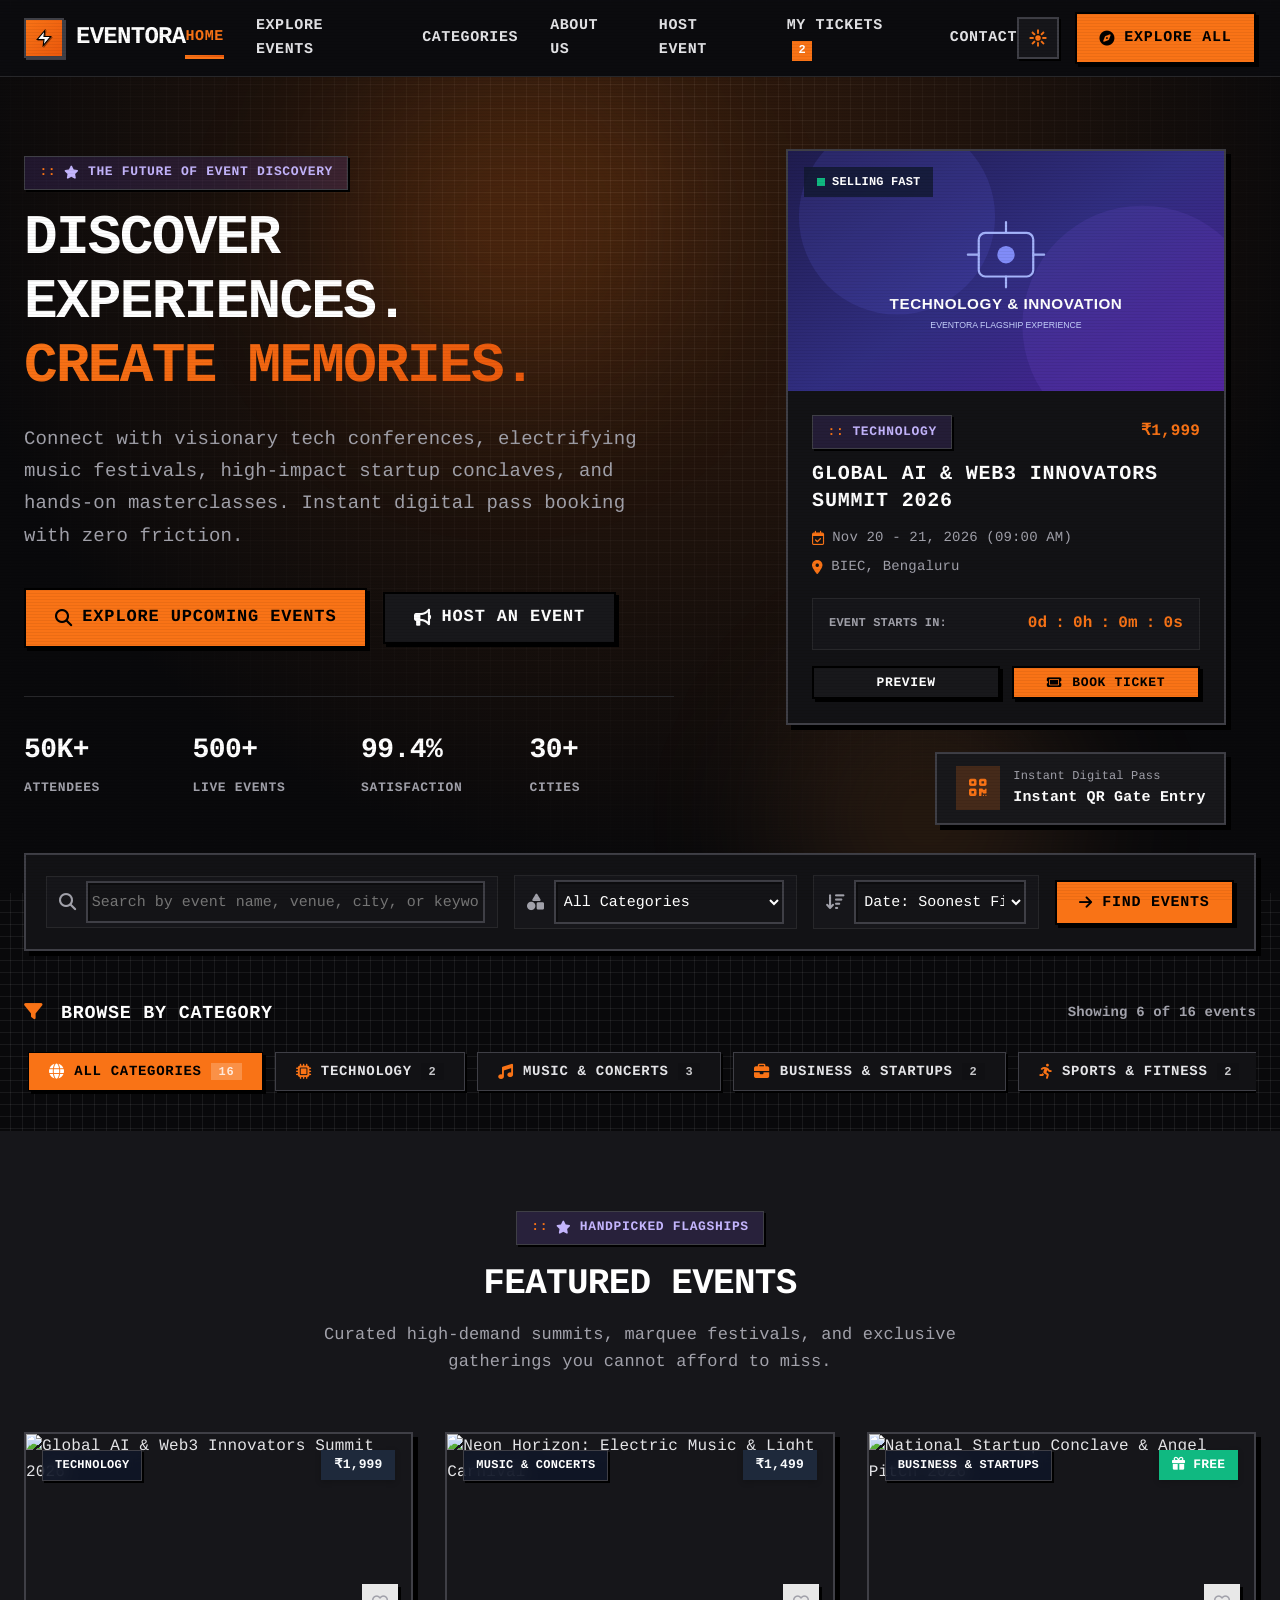
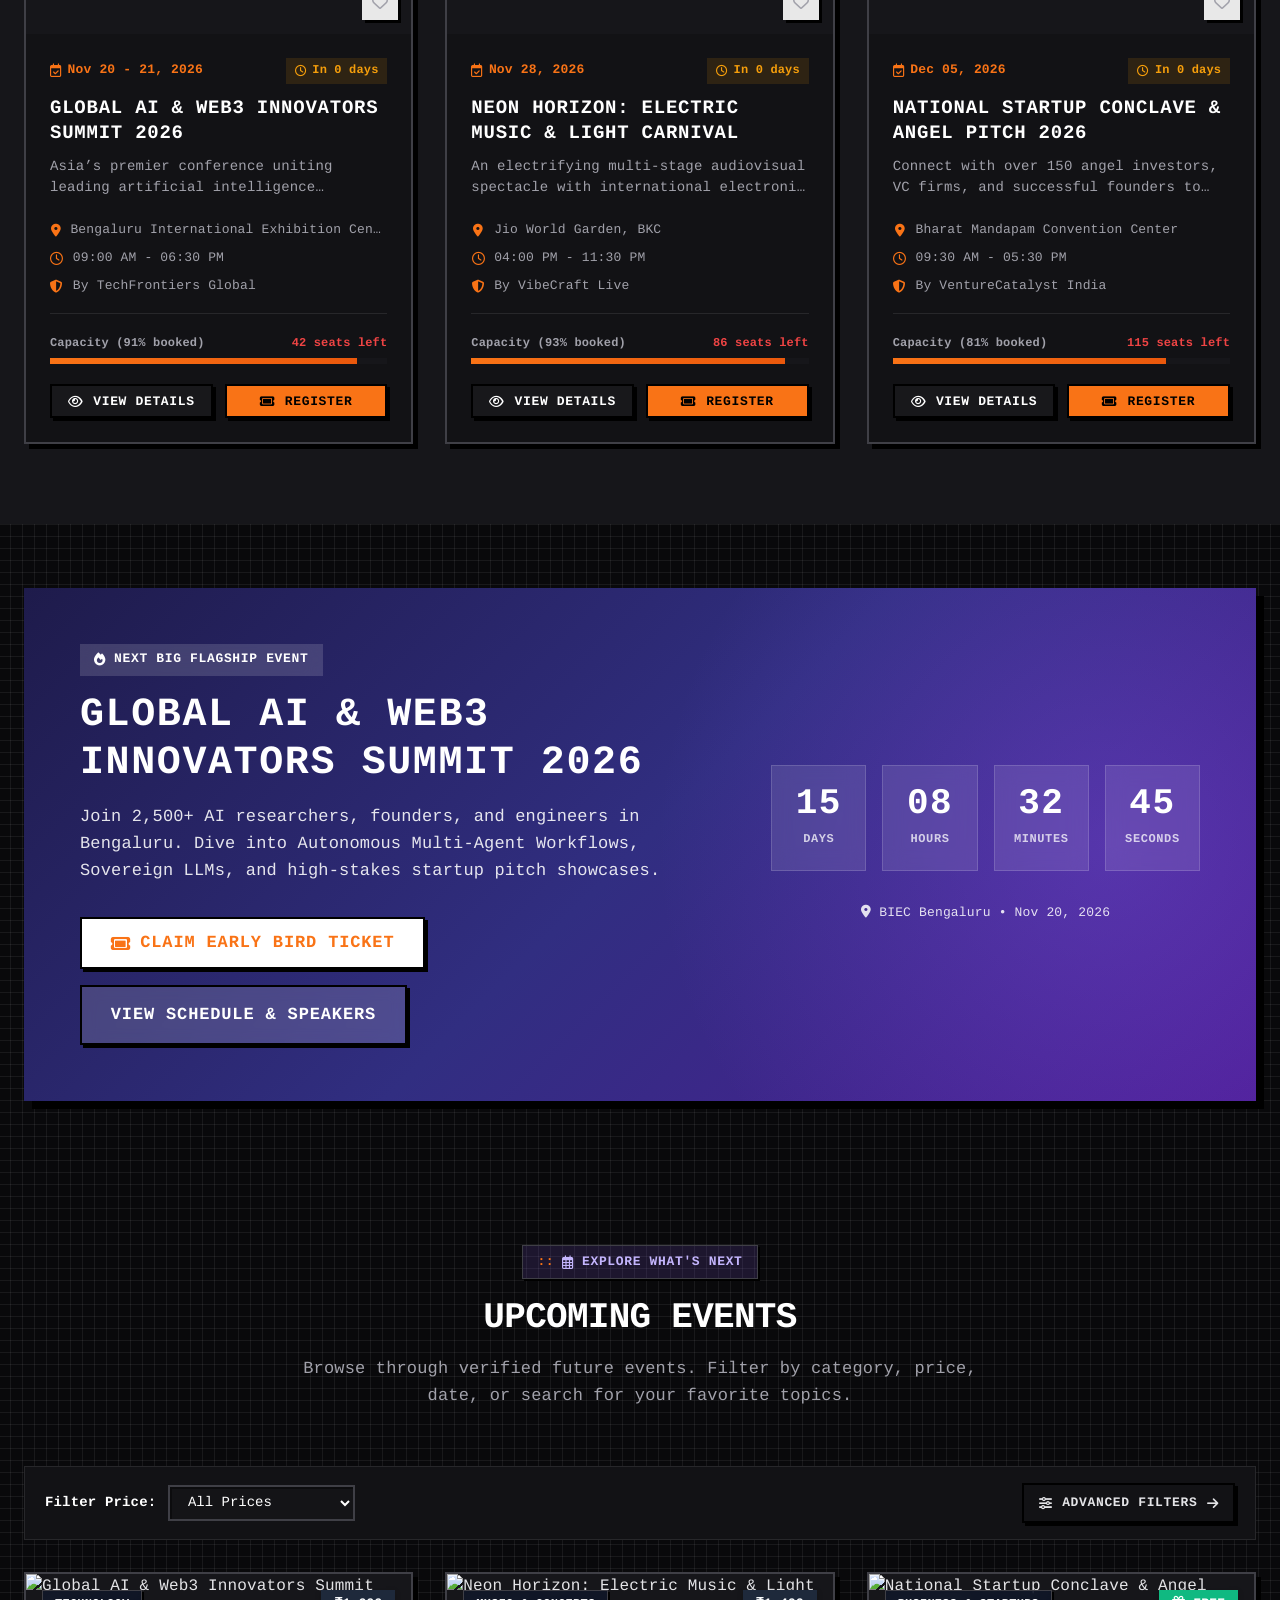
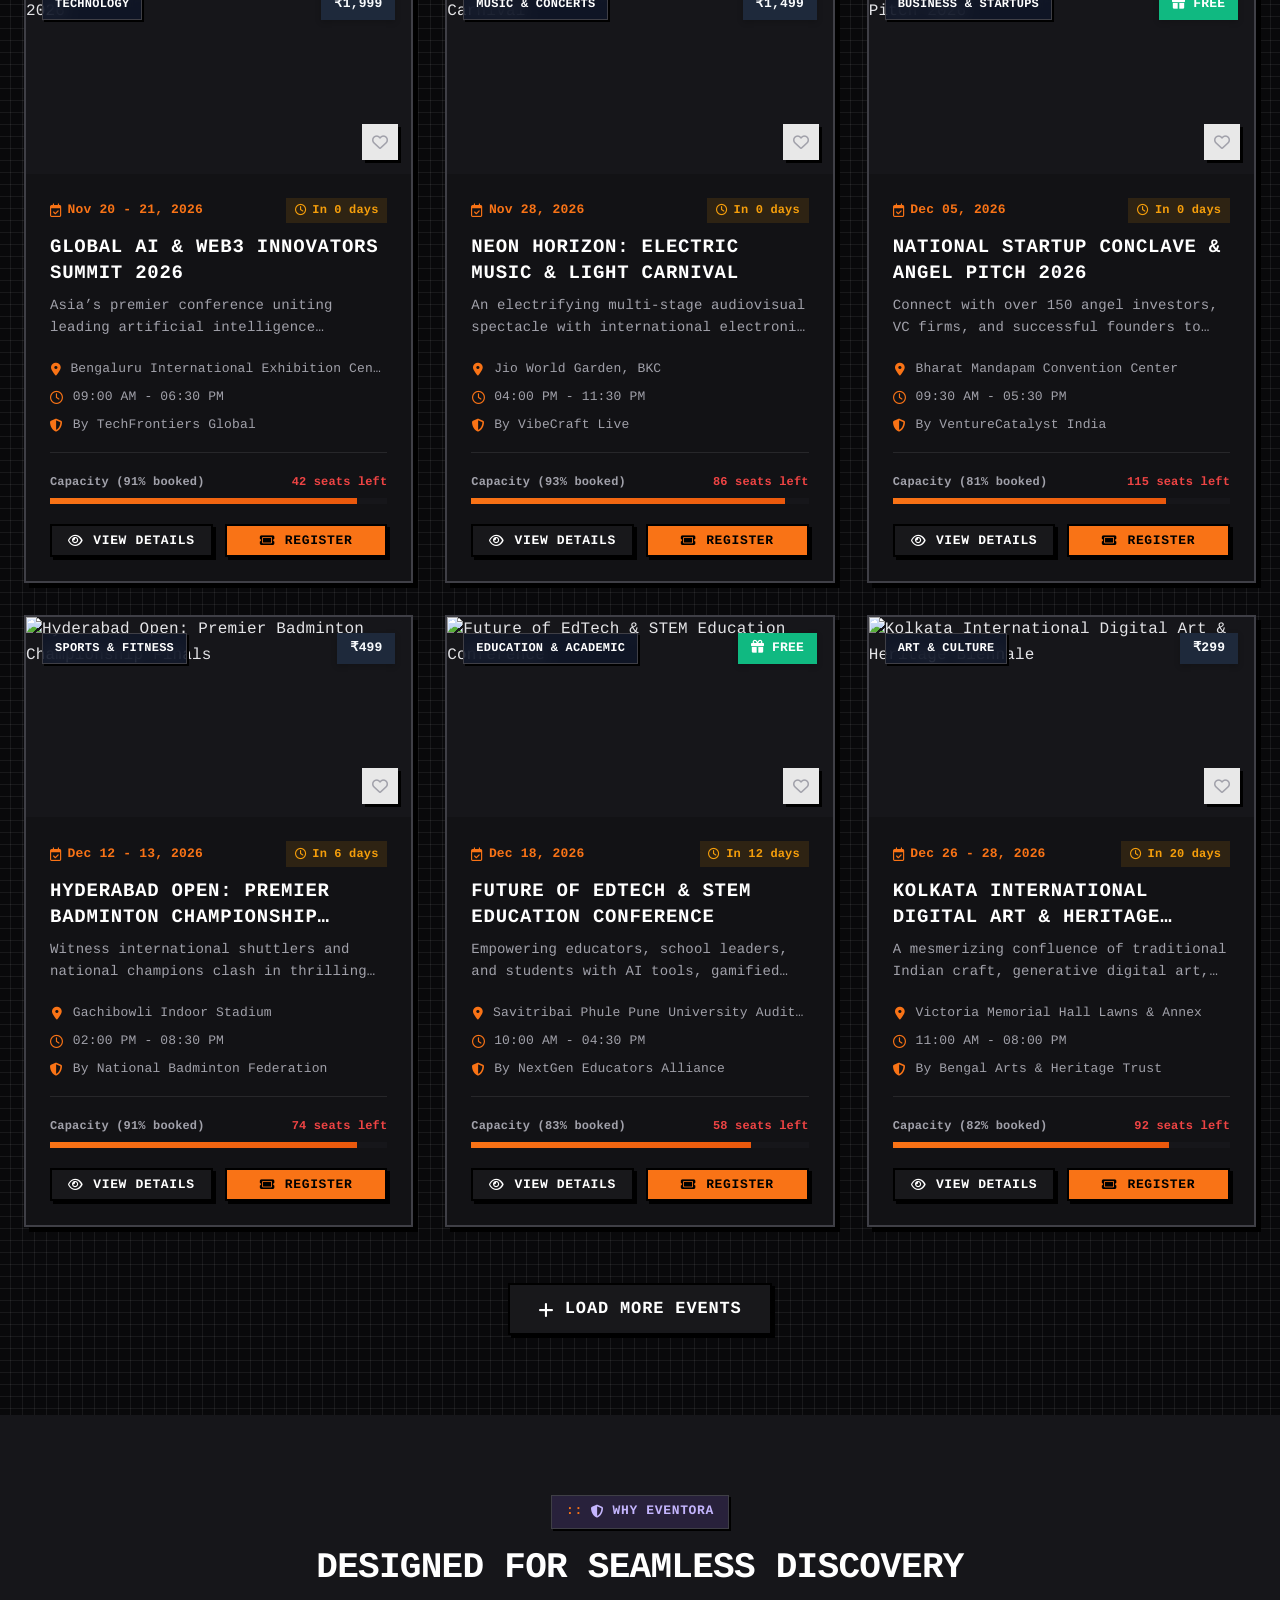
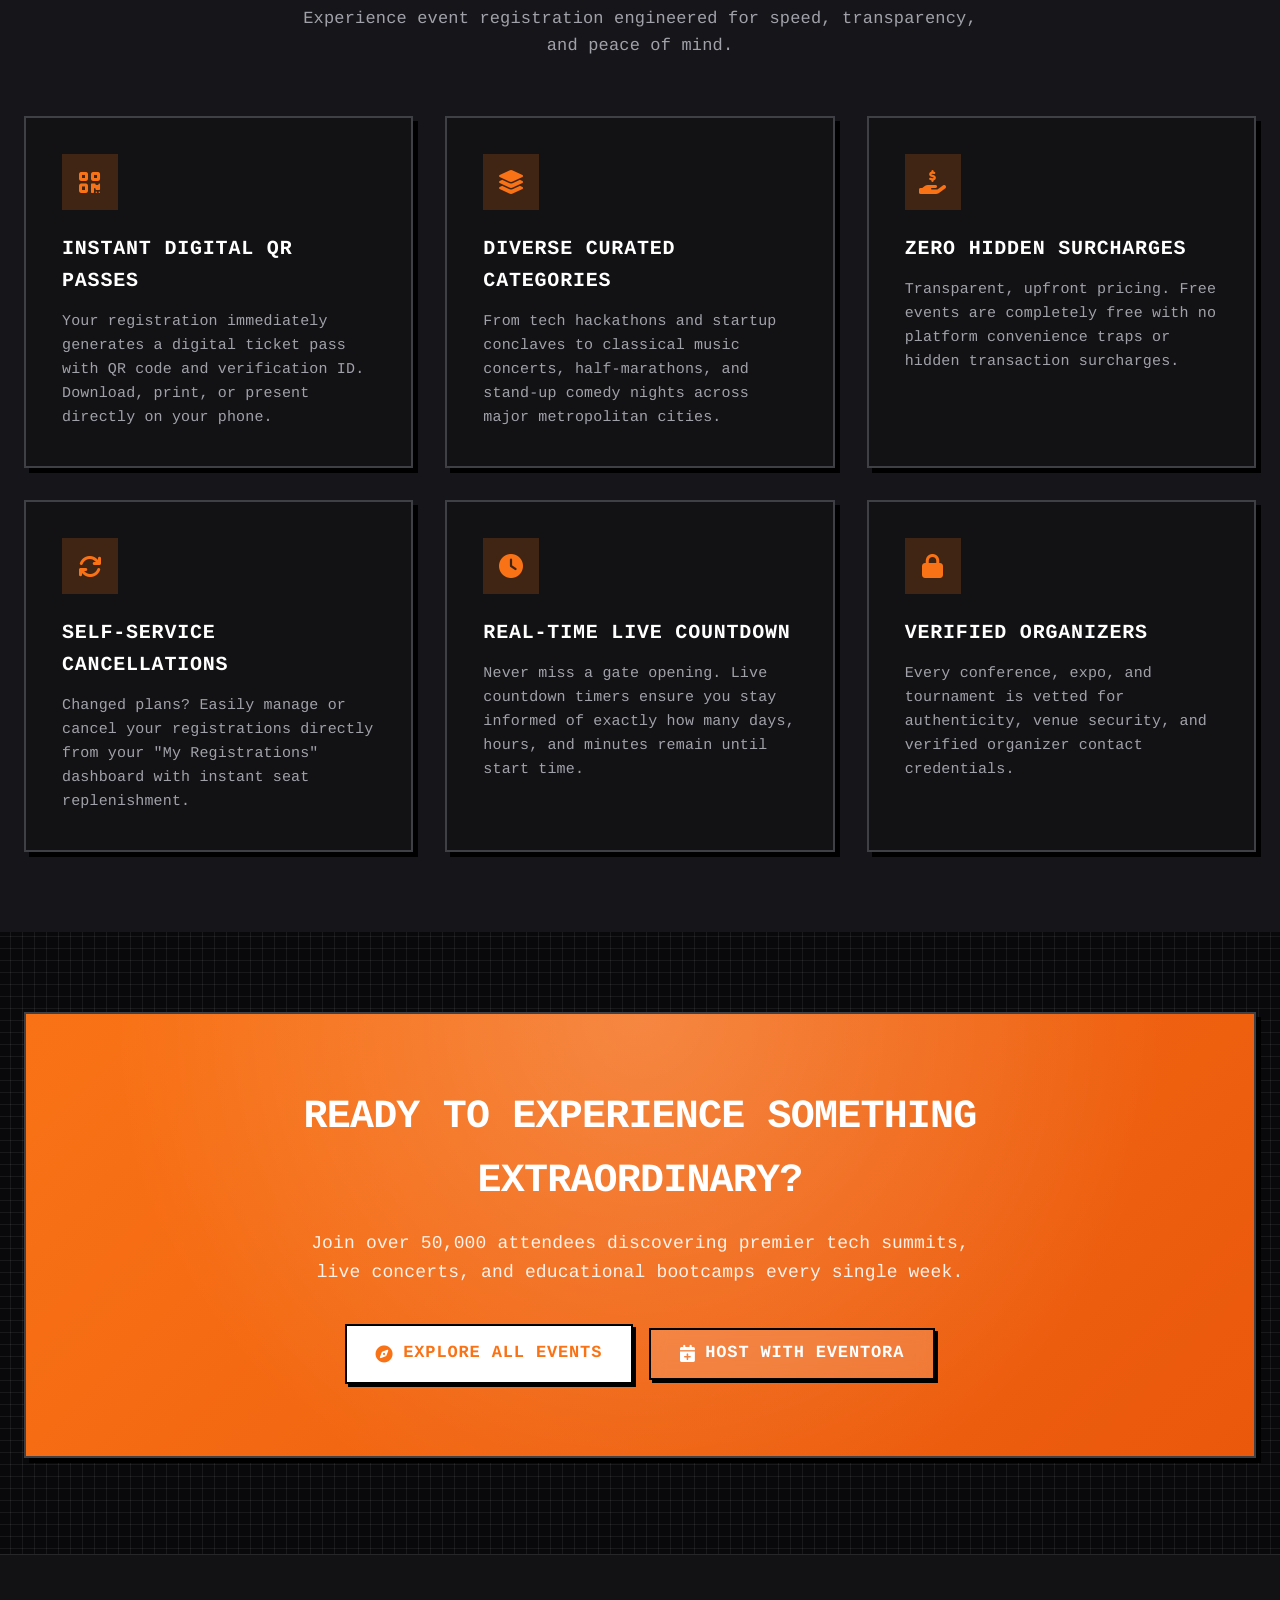
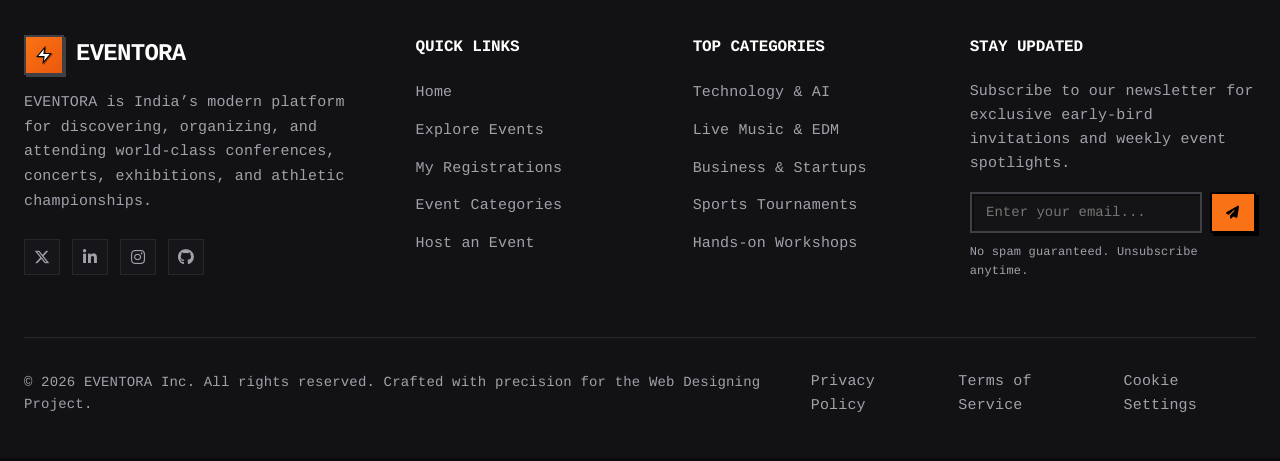
==== commit 0851e15c: "feat: multi-page architecture, universal pixel icons, theme changer, and complete responsive layout" ====
--- a/index.html
+++ b/index.html
@@ -1,36 +1,26 @@
 <!DOCTYPE html>
-<html lang="en" data-theme="dark">
-
+<html lang="en" data-theme="light">
 <head>
   <meta charset="UTF-8">
   <meta name="viewport" content="width=device-width, initial-scale=1.0">
   <meta http-equiv="X-UA-Compatible" content="ie=edge">
   <title>EVENTORA – Discover Experiences. Create Memories.</title>
-  <meta name="description"
-    content="EVENTORA is a modern, premium event discovery and registration platform. Find technology conferences, live music concerts, startup pitch summits, workshops, and sports championships.">
-  <meta name="theme-color" content="#F97316">
-
-  <!-- Google Fonts: Authentic 8-Bit Pixel Fonts (Pixelify Sans, Silkscreen, VT323) -->
+  <meta name="description" content="EVENTORA is a modern, premium event discovery and registration platform. Find technology conferences, live music concerts, startup pitch summits, workshops, and sports championships.">
+  <meta name="theme-color" content="#5B4BDB">
+
+  <!-- Google Fonts: Plus Jakarta Sans -->
   <link rel="preconnect" href="https://fonts.googleapis.com">
   <link rel="preconnect" href="https://fonts.gstatic.com" crossorigin>
-  <link
-    href="https://fonts.googleapis.com/css2?family=Pixelify+Sans:wght@400;500;600;700&family=Silkscreen:wght@400;700&family=VT323&display=swap"
-    rel="stylesheet">
+  <link href="https://fonts.googleapis.com/css2?family=Plus+Jakarta+Sans:wght@400;500;600;700;800&family=JetBrains+Mono:wght@600;700&display=swap" rel="stylesheet">
 
   <!-- Font Awesome 6.5.1 CDN -->
-  <link rel="stylesheet" href="https://cdnjs.cloudflare.com/ajax/libs/font-awesome/6.5.1/css/all.min.css"
-    integrity="sha512-DTOQO9RWCH3ppGqcWaEA1BIZOC6xxalwEsw9c2QQeAIftl+Vegovlnee1c9QX4TctnWMn13TZye+giMm8e2LwA=="
-    crossorigin="anonymous" referrerpolicy="no-referrer" />
-
-  <!-- Google Identity Services (Google Auth API) -->
-  <script src="https://accounts.google.com/gsi/client" async defer></script>
+  <link rel="stylesheet" href="https://cdnjs.cloudflare.com/ajax/libs/font-awesome/6.5.1/css/all.min.css" integrity="sha512-DTOQO9RWCH3ppGqcWaEA1BIZOC6xxalwEsw9c2QQeAIftl+Vegovlnee1c9QX4TctnWMn13TZye+giMm8e2LwA==" crossorigin="anonymous" referrerpolicy="no-referrer" />
 
   <!-- Stylesheets -->
   <link rel="stylesheet" href="css/themes.css">
   <link rel="stylesheet" href="css/style.css">
   <link rel="stylesheet" href="css/responsive.css">
 </head>
-
 <body>
 
   <!-- ============================================================
@@ -39,8 +29,10 @@
   <header class="site-header" role="banner">
     <div class="container nav-container">
       <a href="index.html" class="brand-logo" aria-label="Eventora Home">
-        <div class="brand-icon">
-          <i class="fa-solid fa-bolt-lightning"></i>
+        <div class="brand-icon" aria-hidden="true">
+          <svg class="brand-bolt-svg" width="18" height="18" viewBox="0 0 24 24" fill="none" xmlns="http://www.w3.org/2000/svg">
+            <path d="M13 2L3 14H12L11 22L21 10H12L13 2Z" fill="#FFFFFF" stroke="#000000" stroke-width="1.5" stroke-linejoin="miter"/>
+          </svg>
         </div>
         <span>EVENTORA</span>
       </a>
@@ -48,23 +40,24 @@
       <nav class="nav-menu" role="navigation" aria-label="Main Navigation">
         <a href="index.html" class="nav-link active">Home</a>
         <a href="events.html" class="nav-link">Explore Events</a>
-        <a href="#categoriesSection" class="nav-link">Categories</a>
+        <a href="categories.html" class="nav-link">Categories</a>
+        <a href="about.html" class="nav-link">About Us</a>
+        <a href="host.html" class="nav-link">Host Event</a>
         <a href="registrations.html" class="nav-link">
-          My Registrations
+          My Tickets
           <span class="nav-badge-pill reg-count-badge" style="display: none;">0</span>
         </a>
-        <a href="#whyChooseUs" class="nav-link">About Us</a>
+        <a href="contact.html" class="nav-link">Contact</a>
       </nav>
 
       <div class="nav-actions">
         <!-- Theme Toggle -->
-        <button class="theme-toggle-btn" aria-label="Dark Mode active. Click to switch to Light Mode."
-          title="Dark Mode (Click to switch to Light Mode)">
-          <i class="fa-solid fa-moon" style="color: var(--primary);"></i>
+        <button class="theme-toggle-btn" aria-label="Switch to Light Mode" title="Switch to Light Mode">
+          <svg class="theme-icon-svg" width="18" height="18" viewBox="0 0 24 24" fill="none" xmlns="http://www.w3.org/2000/svg" aria-hidden="true">
+            <circle cx="12" cy="12" r="4.5" fill="#F97316" stroke="#000000" stroke-width="1.2"/>
+            <path d="M12 2V5M12 19V22M2 12H5M19 12H22M4.93 4.93L7.05 7.05M16.95 16.95L19.07 19.07M4.93 19.07L7.05 16.95M16.95 7.05L19.07 4.93" stroke="#F97316" stroke-width="2.5" stroke-linecap="square"/>
+          </svg>
         </button>
-
-        <!-- Auth Slot (Login/Register or User Profile) -->
-        <div class="nav-auth-slot"></div>
 
         <!-- CTA Button -->
         <a href="events.html" class="btn btn-primary btn-explore-nav">
@@ -72,8 +65,12 @@
         </a>
 
         <!-- Mobile Menu Hamburger -->
-        <button class="mobile-menu-btn" aria-label="Open mobile navigation menu">
-          <i class="fa-solid fa-bars"></i>
+        <button class="mobile-menu-btn" aria-label="Open mobile navigation menu" aria-expanded="false" aria-controls="mobileNavDrawer">
+          <svg class="pixel-menu-svg" width="20" height="20" viewBox="0 0 24 24" fill="none" stroke="currentColor" stroke-width="2.5" stroke-linecap="square" aria-hidden="true">
+            <line x1="3" y1="6" x2="21" y2="6"></line>
+            <line x1="3" y1="12" x2="21" y2="12"></line>
+            <line x1="3" y1="18" x2="21" y2="18"></line>
+          </svg>
         </button>
       </div>
     </div>
@@ -83,14 +80,19 @@
   <div class="mobile-nav-backdrop" id="mobileNavBackdrop"></div>
   <aside class="mobile-nav-drawer" id="mobileNavDrawer" aria-label="Mobile Navigation Menu">
     <div class="mobile-drawer-header">
-      <a href="index.html" class="brand-logo">
-        <div class="brand-icon">
-          <i class="fa-solid fa-bolt-lightning"></i>
+      <a href="index.html" class="brand-logo" aria-label="Eventora Home">
+        <div class="brand-icon" aria-hidden="true">
+          <svg class="brand-bolt-svg" width="18" height="18" viewBox="0 0 24 24" fill="none" xmlns="http://www.w3.org/2000/svg">
+            <path d="M13 2L3 14H12L11 22L21 10H12L13 2Z" fill="#FFFFFF" stroke="#000000" stroke-width="1.5" stroke-linejoin="miter"/>
+          </svg>
         </div>
         <span>EVENTORA</span>
       </a>
       <button class="mobile-drawer-close" aria-label="Close menu">
-        <i class="fa-solid fa-xmark"></i>
+        <svg class="pixel-close-svg" width="18" height="18" viewBox="0 0 24 24" fill="none" stroke="currentColor" stroke-width="2.5" stroke-linecap="square" aria-hidden="true">
+          <line x1="18" y1="6" x2="6" y2="18"></line>
+          <line x1="6" y1="6" x2="18" y2="18"></line>
+        </svg>
       </button>
     </div>
 
@@ -101,28 +103,31 @@
       <a href="events.html" class="mobile-drawer-link">
         <i class="fa-solid fa-compass"></i> Explore Events
       </a>
-      <a href="#categoriesSection" class="mobile-drawer-link">
+      <a href="categories.html" class="mobile-drawer-link">
         <i class="fa-solid fa-shapes"></i> Categories
+      </a>
+      <a href="about.html" class="mobile-drawer-link">
+        <i class="fa-solid fa-circle-info"></i> About Us
+      </a>
+      <a href="host.html" class="mobile-drawer-link">
+        <i class="fa-solid fa-calendar-plus"></i> Host an Event
       </a>
       <a href="registrations.html" class="mobile-drawer-link">
         <i class="fa-solid fa-ticket"></i> My Registrations
         <span class="nav-badge-pill reg-count-badge" style="display: none;">0</span>
       </a>
-      <a href="#whyChooseUs" class="mobile-drawer-link">
-        <i class="fa-solid fa-circle-info"></i> About Eventora
-      </a>
-      <a href="#" class="mobile-drawer-link host-event-trigger">
-        <i class="fa-solid fa-calendar-plus"></i> Host an Event
+      <a href="contact.html" class="mobile-drawer-link">
+        <i class="fa-solid fa-envelope"></i> Contact Support
       </a>
     </div>
 
     <div class="mobile-drawer-actions">
-      <!-- Mobile Auth Slot -->
-      <div class="mobile-auth-slot"></div>
-
-      <button class="btn btn-secondary btn-block theme-toggle-btn">
-        <i class="fa-solid fa-moon" style="color: var(--primary);"></i>
-        <span class="theme-text">Dark Mode</span>
+      <button class="btn btn-secondary btn-block theme-toggle-btn" aria-label="Switch to Light Mode">
+        <svg class="theme-icon-svg" width="18" height="18" viewBox="0 0 24 24" fill="none" xmlns="http://www.w3.org/2000/svg" aria-hidden="true">
+          <circle cx="12" cy="12" r="4.5" fill="#F97316" stroke="#000000" stroke-width="1.2"/>
+          <path d="M12 2V5M12 19V22M2 12H5M19 12H22M4.93 4.93L7.05 7.05M16.95 16.95L19.07 19.07M4.93 19.07L7.05 16.95M16.95 7.05L19.07 4.93" stroke="#F97316" stroke-width="2.5" stroke-linecap="square"/>
+        </svg>
+        <span class="theme-text">Light Mode</span>
       </button>
       <a href="events.html" class="btn btn-primary btn-block">
         <i class="fa-solid fa-ticket"></i> Browse All Events
@@ -142,7 +147,7 @@
       <div class="container hero-grid">
         <div class="hero-content">
           <div class="section-badge">
-            <i class="fa-solid fa-sparkles"></i> The Future of Event Discovery
+            <i class="fa-solid fa-star"></i> The Future of Event Discovery
           </div>
 
           <h1 class="hero-headline">
@@ -151,8 +156,7 @@
           </h1>
 
           <p class="hero-description">
-            Connect with visionary tech conferences, electrifying music festivals, high-impact startup conclaves, and
-            hands-on masterclasses. Instant digital pass booking with zero friction.
+            Connect with visionary tech conferences, electrifying music festivals, high-impact startup conclaves, and hands-on masterclasses. Instant digital pass booking with zero friction.
           </p>
 
           <div class="hero-cta-group">
@@ -190,9 +194,7 @@
           <div class="hero-card-stack">
             <article class="hero-main-card">
               <div class="hero-card-image-box">
-                <img src="https://images.unsplash.com/photo-1540575467063-178a50c2df87?auto=format&fit=crop&w=800&q=80"
-                  alt="Global AI & Web3 Summit 2026" class="hero-card-image"
-                  onerror="this.src='assets/images/tech-fallback.svg'">
+                <img src="https://images.unsplash.com/photo-1540575467063-178a50c2df87?auto=format&fit=crop&w=800&q=80" alt="Global AI & Web3 Summit 2026" class="hero-card-image" onerror="this.src='assets/images/tech-fallback.svg'">
                 <div class="hero-card-live-pill">
                   <span class="pulse-dot"></span> SELLING FAST
                 </div>
@@ -227,31 +229,27 @@
                   </div>
                 </div>
 
-                <div class="hero-card-actions" style="margin-top: 1rem;">
-                  <button class="btn btn-secondary btn-sm quick-view-btn" data-id="evt-101">
+                <div style="margin-top: 1rem; display: flex; gap: 0.75rem;">
+                  <button class="btn btn-secondary btn-sm btn-block quick-view-btn" data-id="evt-101">
                     Preview
                   </button>
-                  <button class="btn btn-primary btn-sm register-card-btn" data-id="evt-101">
+                  <button class="btn btn-primary btn-sm btn-block register-card-btn" data-id="evt-101">
                     <i class="fa-solid fa-ticket"></i> Book Ticket
                   </button>
                 </div>
               </div>
             </article>
 
-            <!-- Floating Micro Interaction Badge (Functional Instant QR Gate Pass Button) -->
-            <button class="floating-mini-widget" id="instantGatePassTrigger" type="button" aria-haspopup="dialog"
-              aria-label="Open Instant QR Gate Entry Pass">
+            <!-- Floating Micro Interaction Badge -->
+            <div class="floating-mini-widget">
               <div class="floating-icon-box">
                 <i class="fa-solid fa-qrcode"></i>
               </div>
-              <div style="flex-grow: 1; text-align: left;">
+              <div>
                 <div class="floating-text-sub">Instant Digital Pass</div>
                 <div class="floating-text-main">Instant QR Gate Entry</div>
               </div>
-              <div class="floating-arrow-icon" aria-hidden="true">
-                <i class="fa-solid fa-arrow-up-right-from-square"></i>
-              </div>
-            </button>
+            </div>
           </div>
         </div>
       </div>
@@ -266,8 +264,7 @@
           <form class="search-form-grid" onsubmit="event.preventDefault();">
             <div class="search-input-wrapper">
               <i class="fa-solid fa-magnifying-glass search-input-icon"></i>
-              <input type="text" class="search-input event-search-input"
-                placeholder="Search by event name, venue, city, or keywords..." aria-label="Search events by keyword">
+              <input type="text" class="search-input event-search-input" placeholder="Search by event name, venue, city, or keywords..." aria-label="Search events by keyword">
               <button type="button" class="search-clear-btn" aria-label="Clear search">
                 <i class="fa-solid fa-xmark"></i>
               </button>
@@ -300,8 +297,7 @@
               </select>
             </div>
 
-            <button type="button" class="btn btn-primary"
-              onclick="document.getElementById('upcomingSection').scrollIntoView({behavior:'smooth'});">
+            <button type="button" class="btn btn-primary" onclick="document.getElementById('upcomingSection').scrollIntoView({behavior:'smooth'});">
               <i class="fa-solid fa-arrow-right"></i> Find Events
             </button>
           </form>
@@ -314,8 +310,7 @@
          ============================================================ -->
     <section class="section" id="categoriesSection" style="padding-top: 1rem; padding-bottom: 2rem;">
       <div class="container">
-        <div
-          style="display: flex; align-items: center; justify-content: space-between; margin-bottom: 0.5rem; flex-wrap: wrap; gap: 0.5rem;">
+        <div style="display: flex; align-items: center; justify-content: space-between; margin-bottom: 0.5rem; flex-wrap: wrap; gap: 0.5rem;">
           <h2 style="font-size: 1.15rem; font-weight: 700; color: var(--text-main);">
             <i class="fa-solid fa-filter" style="color: var(--primary); margin-right: 0.4rem;"></i> Browse by Category
           </h2>
@@ -334,8 +329,7 @@
     <!-- ============================================================
          5. FEATURED EVENTS SECTION
          ============================================================ -->
-    <section class="section" id="featuredSection" style="background: var(--bg-surface-subtle);"
-      aria-labelledby="featuredHeading">
+    <section class="section" id="featuredSection" style="background: var(--bg-surface-subtle);" aria-labelledby="featuredHeading">
       <div class="container">
         <div class="section-header">
           <div class="section-badge">
@@ -365,10 +359,9 @@
             </div>
             <h2 class="spotlight-title">Global AI & Web3 Innovators Summit 2026</h2>
             <p class="spotlight-description">
-              Join 2,500+ AI researchers, founders, and engineers in Bengaluru. Dive into Autonomous Multi-Agent
-              Workflows, Sovereign LLMs, and high-stakes startup pitch showcases.
+              Join 2,500+ AI researchers, founders, and engineers in Bengaluru. Dive into Autonomous Multi-Agent Workflows, Sovereign LLMs, and high-stakes startup pitch showcases.
             </p>
-            <div class="spotlight-actions" style="display: flex; gap: 1rem; align-items: center; flex-wrap: wrap;">
+            <div style="display: flex; gap: 1rem; align-items: center; flex-wrap: wrap;">
               <button class="btn btn-cta-light btn-lg" onclick="RegistrationManager.openModal('evt-101')">
                 <i class="fa-solid fa-ticket"></i> Claim Early Bird Ticket
               </button>
@@ -421,12 +414,10 @@
         </div>
 
         <!-- Filter Sub-Toolbar -->
-        <div
-          style="display: flex; align-items: center; justify-content: space-between; margin-bottom: 2rem; flex-wrap: wrap; gap: 1rem; background: var(--bg-surface); padding: 1rem 1.25rem; border-radius: var(--radius-md); border: 1px solid var(--border-subtle);">
+        <div style="display: flex; align-items: center; justify-content: space-between; margin-bottom: 2rem; flex-wrap: wrap; gap: 1rem; background: var(--bg-surface); padding: 1rem 1.25rem; border-radius: var(--radius-md); border: 1px solid var(--border-subtle);">
           <div style="display: flex; align-items: center; gap: 0.75rem; flex-wrap: wrap;">
             <span style="font-size: 0.875rem; font-weight: 700; color: var(--text-main);">Filter Price:</span>
-            <select id="eventPriceFilter" class="form-control no-icon"
-              style="padding: 0.45rem 0.85rem; width: auto; font-size: 0.875rem;">
+            <select id="eventPriceFilter" class="form-control no-icon" style="padding: 0.45rem 0.85rem; width: auto; font-size: 0.875rem;">
               <option value="all">All Prices</option>
               <option value="free">Free Events Only</option>
               <option value="paid">Paid Events Only</option>
@@ -453,11 +444,9 @@
           </div>
           <h3 class="empty-state-title">No Matching Events Found</h3>
           <p class="empty-state-desc">
-            We couldn't find any events matching your selected criteria. Try resetting your search query or picking
-            another category.
+            We couldn't find any events matching your selected criteria. Try resetting your search query or picking another category.
           </p>
-          <button class="btn btn-primary"
-            onclick="EventsController.setCategory('all'); document.querySelector('.event-search-input').value=''; EventsController.searchQuery=''; EventsController.applyFilters();">
+          <button class="btn btn-primary" onclick="EventsController.setCategory('all'); document.querySelector('.event-search-input').value=''; EventsController.searchQuery=''; EventsController.applyFilters();">
             <i class="fa-solid fa-rotate-left"></i> Reset All Filters
           </button>
         </div>
@@ -474,8 +463,7 @@
     <!-- ============================================================
          8. WHY CHOOSE EVENTORA (BENEFITS)
          ============================================================ -->
-    <section class="section" id="whyChooseUs" style="background: var(--bg-surface-subtle);"
-      aria-labelledby="benefitsHeading">
+    <section class="section" id="whyChooseUs" style="background: var(--bg-surface-subtle);" aria-labelledby="benefitsHeading">
       <div class="container">
         <div class="section-header">
           <div class="section-badge">
@@ -494,8 +482,7 @@
             </div>
             <h3 class="benefit-card-title">Instant Digital QR Passes</h3>
             <p class="benefit-card-desc">
-              Your registration immediately generates a digital ticket pass with QR code and verification ID. Download,
-              print, or present directly on your phone.
+              Your registration immediately generates a digital ticket pass with QR code and verification ID. Download, print, or present directly on your phone.
             </p>
           </div>
 
@@ -505,8 +492,7 @@
             </div>
             <h3 class="benefit-card-title">Diverse Curated Categories</h3>
             <p class="benefit-card-desc">
-              From tech hackathons and startup conclaves to classical music concerts, half-marathons, and stand-up
-              comedy nights across major metropolitan cities.
+              From tech hackathons and startup conclaves to classical music concerts, half-marathons, and stand-up comedy nights across major metropolitan cities.
             </p>
           </div>
 
@@ -516,8 +502,7 @@
             </div>
             <h3 class="benefit-card-title">Zero Hidden Surcharges</h3>
             <p class="benefit-card-desc">
-              Transparent, upfront pricing. Free events are completely free with no platform convenience traps or hidden
-              transaction surcharges.
+              Transparent, upfront pricing. Free events are completely free with no platform convenience traps or hidden transaction surcharges.
             </p>
           </div>
 
@@ -527,8 +512,7 @@
             </div>
             <h3 class="benefit-card-title">Self-Service Cancellations</h3>
             <p class="benefit-card-desc">
-              Changed plans? Easily manage or cancel your registrations directly from your "My Registrations" dashboard
-              with instant seat replenishment.
+              Changed plans? Easily manage or cancel your registrations directly from your "My Registrations" dashboard with instant seat replenishment.
             </p>
           </div>
 
@@ -538,8 +522,7 @@
             </div>
             <h3 class="benefit-card-title">Real-Time Live Countdown</h3>
             <p class="benefit-card-desc">
-              Never miss a gate opening. Live countdown timers ensure you stay informed of exactly how many days, hours,
-              and minutes remain until start time.
+              Never miss a gate opening. Live countdown timers ensure you stay informed of exactly how many days, hours, and minutes remain until start time.
             </p>
           </div>
 
@@ -549,8 +532,7 @@
             </div>
             <h3 class="benefit-card-title">Verified Organizers</h3>
             <p class="benefit-card-desc">
-              Every conference, expo, and tournament is vetted for authenticity, venue security, and verified organizer
-              contact credentials.
+              Every conference, expo, and tournament is vetted for authenticity, venue security, and verified organizer contact credentials.
             </p>
           </div>
         </div>
@@ -566,8 +548,7 @@
           <div class="cta-content">
             <h2 class="cta-title">Ready to Experience Something Extraordinary?</h2>
             <p class="cta-subtitle">
-              Join over 50,000 attendees discovering premier tech summits, live concerts, and educational bootcamps
-              every single week.
+              Join over 50,000 attendees discovering premier tech summits, live concerts, and educational bootcamps every single week.
             </p>
             <div class="cta-buttons">
               <a href="events.html" class="btn btn-cta-light btn-lg">
@@ -592,24 +573,21 @@
       <div class="footer-grid">
         <div>
           <a href="index.html" class="brand-logo">
-            <div class="brand-icon">
-              <i class="fa-solid fa-bolt-lightning"></i>
-            </div>
+            <div class="brand-icon" aria-hidden="true">
+          <svg class="brand-bolt-svg" width="18" height="18" viewBox="0 0 24 24" fill="none" xmlns="http://www.w3.org/2000/svg">
+            <path d="M13 2L3 14H12L11 22L21 10H12L13 2Z" fill="#FFFFFF" stroke="#000000" stroke-width="1.5" stroke-linejoin="miter"/>
+          </svg>
+        </div>
             <span>EVENTORA</span>
           </a>
           <p class="footer-brand-desc">
-            EVENTORA is India’s modern platform for discovering, organizing, and attending world-class conferences,
-            concerts, exhibitions, and athletic championships.
+            EVENTORA is India’s modern platform for discovering, organizing, and attending world-class conferences, concerts, exhibitions, and athletic championships.
           </p>
           <div class="footer-social-links">
-            <a href="https://twitter.com" target="_blank" rel="noopener noreferrer" class="social-link"
-              aria-label="Twitter"><i class="fa-brands fa-x-twitter"></i></a>
-            <a href="https://linkedin.com" target="_blank" rel="noopener noreferrer" class="social-link"
-              aria-label="LinkedIn"><i class="fa-brands fa-linkedin-in"></i></a>
-            <a href="https://instagram.com" target="_blank" rel="noopener noreferrer" class="social-link"
-              aria-label="Instagram"><i class="fa-brands fa-instagram"></i></a>
-            <a href="https://github.com" target="_blank" rel="noopener noreferrer" class="social-link"
-              aria-label="GitHub"><i class="fa-brands fa-github"></i></a>
+            <a href="https://twitter.com" target="_blank" rel="noopener noreferrer" class="social-link" aria-label="Twitter"><i class="fa-brands fa-x-twitter"></i></a>
+            <a href="https://linkedin.com" target="_blank" rel="noopener noreferrer" class="social-link" aria-label="LinkedIn"><i class="fa-brands fa-linkedin-in"></i></a>
+            <a href="https://instagram.com" target="_blank" rel="noopener noreferrer" class="social-link" aria-label="Instagram"><i class="fa-brands fa-instagram"></i></a>
+            <a href="https://github.com" target="_blank" rel="noopener noreferrer" class="social-link" aria-label="GitHub"><i class="fa-brands fa-github"></i></a>
           </div>
         </div>
 
@@ -641,8 +619,7 @@
             Subscribe to our newsletter for exclusive early-bird invitations and weekly event spotlights.
           </p>
           <form class="newsletter-form">
-            <input type="email" class="newsletter-input" placeholder="Enter your email..." required
-              aria-label="Email address for newsletter">
+            <input type="email" class="newsletter-input" placeholder="Enter your email..." required aria-label="Email address for newsletter">
             <button type="submit" class="btn btn-primary btn-sm">
               <i class="fa-solid fa-paper-plane"></i>
             </button>
@@ -657,7 +634,7 @@
         <div>
           &copy; 2026 EVENTORA Inc. All rights reserved. Crafted with precision for the Web Designing Project.
         </div>
-        <div class="footer-legal-links" style="display: flex; gap: 1.5rem; flex-wrap: wrap;">
+        <div style="display: flex; gap: 1.5rem;">
           <a href="#mainContent" class="footer-link">Privacy Policy</a>
           <a href="#mainContent" class="footer-link">Terms of Service</a>
           <a href="#mainContent" class="footer-link">Cookie Settings</a>
@@ -694,8 +671,7 @@
             </label>
             <div class="form-control-wrapper">
               <i class="fa-regular fa-user form-control-icon"></i>
-              <input type="text" id="regFullName" class="form-control" placeholder="e.g. Aarav Sharma" required
-                autocomplete="name">
+              <input type="text" id="regFullName" class="form-control" placeholder="e.g. Aarav Sharma" required autocomplete="name">
             </div>
             <div class="form-error-msg" id="regFullNameError"></div>
           </div>
@@ -707,8 +683,7 @@
             </label>
             <div class="form-control-wrapper">
               <i class="fa-regular fa-envelope form-control-icon"></i>
-              <input type="email" id="regEmail" class="form-control" placeholder="e.g. aarav.sharma@example.com"
-                required autocomplete="email">
+              <input type="email" id="regEmail" class="form-control" placeholder="e.g. aarav.sharma@example.com" required autocomplete="email">
             </div>
             <div class="form-help-text">Your digital pass and entry barcode will be registered to this email.</div>
             <div class="form-error-msg" id="regEmailError"></div>
@@ -721,8 +696,7 @@
             </label>
             <div class="form-control-wrapper">
               <i class="fa-solid fa-phone form-control-icon"></i>
-              <input type="tel" id="regPhone" class="form-control" placeholder="e.g. 9876543210 or +91 98765 43210"
-                required autocomplete="tel">
+              <input type="tel" id="regPhone" class="form-control" placeholder="e.g. 9876543210 or +91 98765 43210" required autocomplete="tel">
             </div>
             <div class="form-help-text">Valid 10-digit mobile number for SMS event reminders.</div>
             <div class="form-error-msg" id="regPhoneError"></div>
@@ -758,8 +732,7 @@
             </div>
 
             <div class="form-group">
-              <label for="regOrganization" class="form-label">College / Company <small
-                  style="color: var(--text-muted);">(Optional)</small></label>
+              <label for="regOrganization" class="form-label">College / Company <small style="color: var(--text-muted);">(Optional)</small></label>
               <div class="form-control-wrapper">
                 <i class="fa-regular fa-building form-control-icon"></i>
                 <input type="text" id="regOrganization" class="form-control" placeholder="e.g. IIT Bombay / Tech Corp">
@@ -769,15 +742,12 @@
 
           <!-- Special Requests / Notes -->
           <div class="form-group">
-            <label for="regNotes" class="form-label">Special Requests / Dietary Notes <small
-                style="color: var(--text-muted);">(Optional)</small></label>
-            <textarea id="regNotes" class="form-control no-icon" rows="2"
-              placeholder="e.g. Dietary preferences, wheelchair access, or questions for speakers..."></textarea>
+            <label for="regNotes" class="form-label">Special Requests / Dietary Notes <small style="color: var(--text-muted);">(Optional)</small></label>
+            <textarea id="regNotes" class="form-control no-icon" rows="2" placeholder="e.g. Dietary preferences, wheelchair access, or questions for speakers..."></textarea>
           </div>
 
           <!-- Dynamic Pricing Box -->
-          <div id="regPriceCalculation"
-            style="background: var(--bg-surface-subtle); padding: 1rem; border-radius: var(--radius-sm); border: 1px solid var(--border-subtle); margin-bottom: 1.25rem;">
+          <div id="regPriceCalculation" style="background: var(--bg-surface-subtle); padding: 1rem; border-radius: var(--radius-sm); border: 1px solid var(--border-subtle); margin-bottom: 1.25rem;">
             <!-- Dynamically calculated -->
           </div>
 
@@ -785,8 +755,7 @@
           <div class="form-group" style="margin-bottom: 1.5rem;">
             <label class="form-checkbox-label">
               <input type="checkbox" id="regTermsAgree" class="form-checkbox" required>
-              <span>I agree to the Eventora Attendee Code of Conduct and Cancellation Policy. <span
-                  class="required-star">*</span></span>
+              <span>I agree to the Eventora Attendee Code of Conduct and Cancellation Policy. <span class="required-star">*</span></span>
             </label>
             <div class="form-error-msg" id="regTermsAgreeError"></div>
           </div>
@@ -801,8 +770,7 @@
   </div>
 
   <!-- B. REGISTRATION SUCCESS MODAL (DIGITAL TICKET PASS) -->
-  <div class="modal-overlay" id="registrationSuccessModal" role="dialog" aria-modal="true"
-    aria-labelledby="successModalTitle">
+  <div class="modal-overlay" id="registrationSuccessModal" role="dialog" aria-modal="true" aria-labelledby="successModalTitle">
     <div class="modal-box modal-box-wide">
       <div class="modal-header">
         <h3 class="modal-title" id="successModalTitle" style="color: #10B981;">
@@ -815,15 +783,13 @@
 
       <div class="modal-body">
         <p style="color: var(--text-muted); font-size: 0.9375rem; margin-bottom: 1rem;">
-          Your spot is locked in! A confirmation copy has been saved to your device. Here is your official Eventora
-          Digital Entry Pass.
+          Your spot is locked in! A confirmation copy has been saved to your device. Here is your official Eventora Digital Entry Pass.
         </p>
 
         <!-- Digital Ticket Output Container -->
         <div id="ticketPassContainer"></div>
 
-        <div
-          style="display: flex; gap: 1rem; align-items: center; justify-content: flex-end; flex-wrap: wrap; margin-top: 1.5rem;">
+        <div style="display: flex; gap: 1rem; align-items: center; justify-content: flex-end; flex-wrap: wrap; margin-top: 1.5rem;">
           <button class="btn btn-secondary" id="ticketPrintBtn">
             <i class="fa-solid fa-print"></i> Print / Save Pass
           </button>
@@ -858,8 +824,7 @@
     <div class="modal-box">
       <div class="modal-header">
         <h3 class="modal-title" id="hostModalTitle">
-          <i class="fa-solid fa-bullhorn" style="color: var(--primary); margin-right: 0.4rem;"></i> Host Your Event on
-          Eventora
+          <i class="fa-solid fa-bullhorn" style="color: var(--primary); margin-right: 0.4rem;"></i> Host Your Event on Eventora
         </h3>
         <button class="modal-close-btn host-modal-close" aria-label="Close modal">
           <i class="fa-solid fa-xmark"></i>
@@ -867,8 +832,7 @@
       </div>
       <div class="modal-body">
         <p style="color: var(--text-muted); font-size: 0.9375rem; margin-bottom: 1.5rem;">
-          Tap into a vibrant community of over 50,000 active attendees across India. We provide automated QR ticketing,
-          real-time analytics, and fraud protection.
+          Tap into a vibrant community of over 50,000 active attendees across India. We provide automated QR ticketing, real-time analytics, and fraud protection.
         </p>
 
         <form id="hostEventInquiryForm">
@@ -882,8 +846,7 @@
           </div>
           <div class="form-group">
             <label class="form-label">Event Category &amp; Target City</label>
-            <input type="text" class="form-control no-icon" placeholder="e.g. Technology Conference in Bengaluru"
-              required>
+            <input type="text" class="form-control no-icon" placeholder="e.g. Technology Conference in Bengaluru" required>
           </div>
           <div class="form-group">
             <label class="form-label">Expected Attendee Count</label>
@@ -901,37 +864,6 @@
     </div>
   </div>
 
-  <!-- E. INSTANT QR GATE ENTRY PASS MODAL -->
-  <div class="modal-overlay" id="instantGateModal" role="dialog" aria-modal="true" aria-labelledby="gateModalTitle">
-    <div class="modal-box modal-box-wide" style="max-width: 580px;">
-      <div class="modal-header">
-        <div style="display: flex; align-items: center; gap: 0.75rem;">
-          <div class="brand-icon"
-            style="width: 2.25rem; height: 2.25rem; font-size: 1rem; border-radius: var(--radius-xs);">
-            <i class="fa-solid fa-qrcode"></i>
-          </div>
-          <div>
-            <h3 class="modal-title" id="gateModalTitle" style="font-size: 1.15rem; margin-bottom: 0.15rem;">
-              Instant QR Gate Entry Pass
-            </h3>
-            <div
-              style="font-size: 0.72rem; color: #10B981; font-weight: 700; display: flex; align-items: center; gap: 0.35rem;">
-              <span class="pulse-dot" style="width: 6px; height: 6px;"></span>
-              <span style="font-family: var(--font-pixel-sm); letter-spacing: 0.04em;">LIVE SYSTEM // TURNSTILE GATE
-                READY</span>
-            </div>
-          </div>
-        </div>
-        <button class="modal-close-btn gate-modal-close" aria-label="Close gate pass modal">
-          <i class="fa-solid fa-xmark"></i>
-        </button>
-      </div>
-      <div class="modal-body" id="gateModalBody">
-        <!-- Injected dynamically by InstantGatePassManager -->
-      </div>
-    </div>
-  </div>
-
   <!-- Back to Top Button -->
   <button class="back-to-top" id="backToTopBtn" aria-label="Back to top">
     <i class="fa-solid fa-arrow-up"></i>
@@ -944,11 +876,8 @@
   <script src="js/data.js"></script>
   <script src="js/storage.js"></script>
   <script src="js/theme.js"></script>
-  <script src="js/auth.js"></script>
   <script src="js/registration.js"></script>
   <script src="js/events.js"></script>
   <script src="js/app.js"></script>
-  <script src="js/cursor-trail.js?v=3"></script>
 </body>
-
-</html>+</html>
--- a/css/themes.css
+++ b/css/themes.css
@@ -139,6 +139,91 @@
   -moz-osx-font-smoothing: none !important;
   font-smooth: never !important;
   text-rendering: geometricPrecision !important;
+}
+
+/* Strictly protect Font Awesome & Icon glyphs from being hijacked by pixel font */
+.fa,
+.fas,
+.far,
+.fal,
+.fad,
+.fab,
+.fa-solid,
+.fa-regular,
+.fa-brands,
+[class^="fa-"],
+[class*=" fa-"],
+.fa::before,
+.fas::before,
+.far::before,
+.fal::before,
+.fad::before,
+.fab::before,
+.fa-solid::before,
+.fa-regular::before,
+.fa-brands::before,
+[class^="fa-"]::before,
+[class*=" fa-"]::before {
+  -webkit-font-smoothing: antialiased !important;
+  -moz-osx-font-smoothing: grayscale !important;
+  font-style: normal !important;
+  font-variant: normal !important;
+  line-height: 1 !important;
+  text-rendering: auto !important;
+  display: inline-block;
+}
+
+/* Specific Font Families & Exact Weights for Font Awesome 6 Free */
+.fa,
+.fas,
+.fa-solid,
+.fa::before,
+.fas::before,
+.fa-solid::before {
+  font-family: "Font Awesome 6 Free" !important;
+  font-weight: 900 !important;
+}
+
+.far,
+.fa-regular,
+.far::before,
+.fa-regular::before {
+  font-family: "Font Awesome 6 Free" !important;
+  font-weight: 400 !important;
+}
+
+.fab,
+.fa-brands,
+.fab::before,
+.fa-brands::before {
+  font-family: "Font Awesome 6 Brands" !important;
+  font-weight: 400 !important;
+}
+
+/* Bulletproof Inline SVG Icons (Zero Dependency, Never Missing/Tofu) */
+.brand-icon svg,
+.brand-bolt-svg {
+  display: block;
+  margin: auto;
+  pointer-events: none;
+  filter: drop-shadow(1px 1px 0px rgba(0,0,0,0.4));
+}
+
+.theme-toggle-btn svg,
+.theme-icon-svg {
+  display: inline-block;
+  vertical-align: middle;
+  pointer-events: none;
+  flex-shrink: 0;
+}
+
+.mobile-menu-btn svg,
+.mobile-drawer-close svg,
+.pixel-menu-svg,
+.pixel-close-svg {
+  display: block;
+  margin: auto;
+  pointer-events: none;
 }
 
 /* Pixel Background Texture on Body */
--- a/css/style.css
+++ b/css/style.css
@@ -394,7 +394,8 @@
   transform: translate(-1px, -1px);
 }
 
-.theme-toggle-btn:hover i {
+.theme-toggle-btn:hover i,
+.theme-toggle-btn:hover svg {
   transform: rotate(15deg) scale(1.1);
 }
 
--- a/css/responsive.css
+++ b/css/responsive.css
@@ -306,10 +306,20 @@
     display: none !important;
   }
 
-  .theme-toggle-btn {
+  .nav-actions .theme-toggle-btn {
     width: 2.25rem !important;
     height: 2.25rem !important;
     font-size: 1rem !important;
+  }
+
+  .mobile-drawer-actions .theme-toggle-btn {
+    width: 100% !important;
+    height: auto !important;
+    min-height: 2.75rem !important;
+    display: flex !important;
+    align-items: center !important;
+    justify-content: center !important;
+    gap: 0.65rem !important;
   }
 
   .mobile-menu-btn {
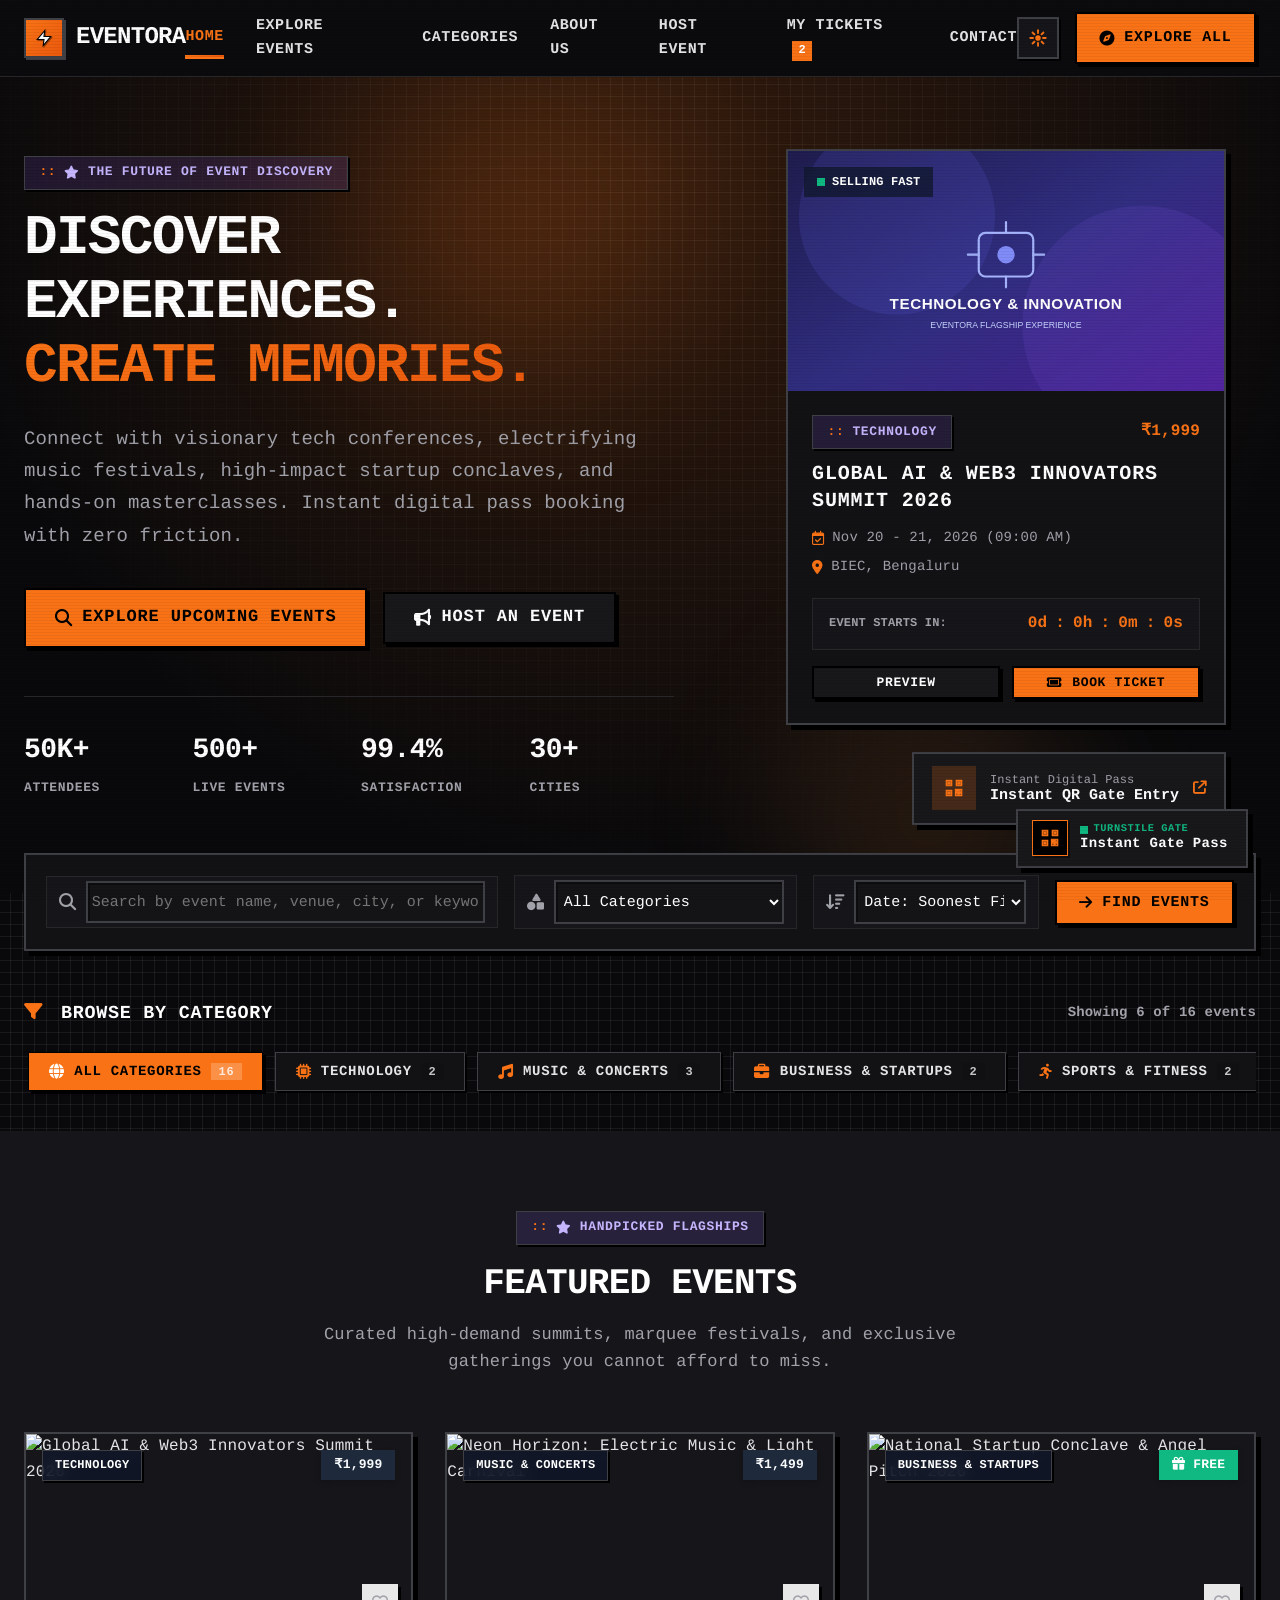
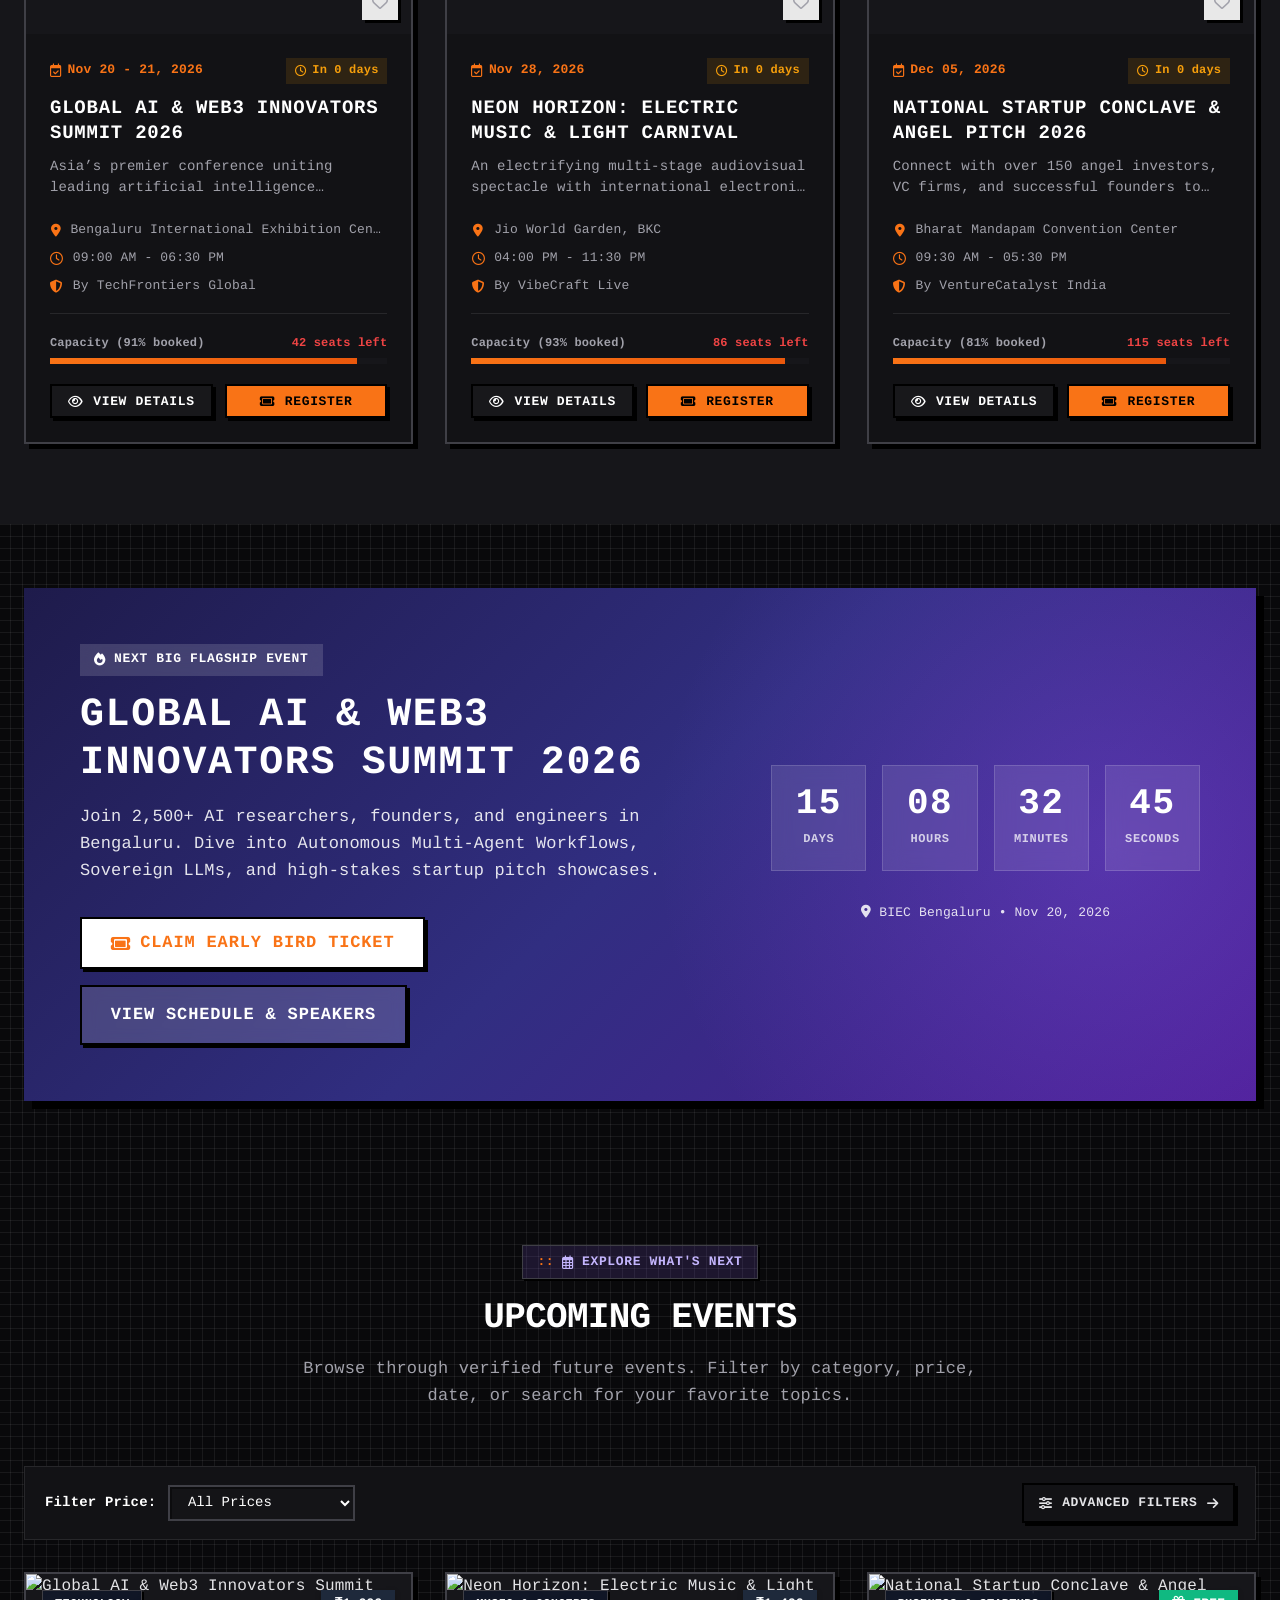
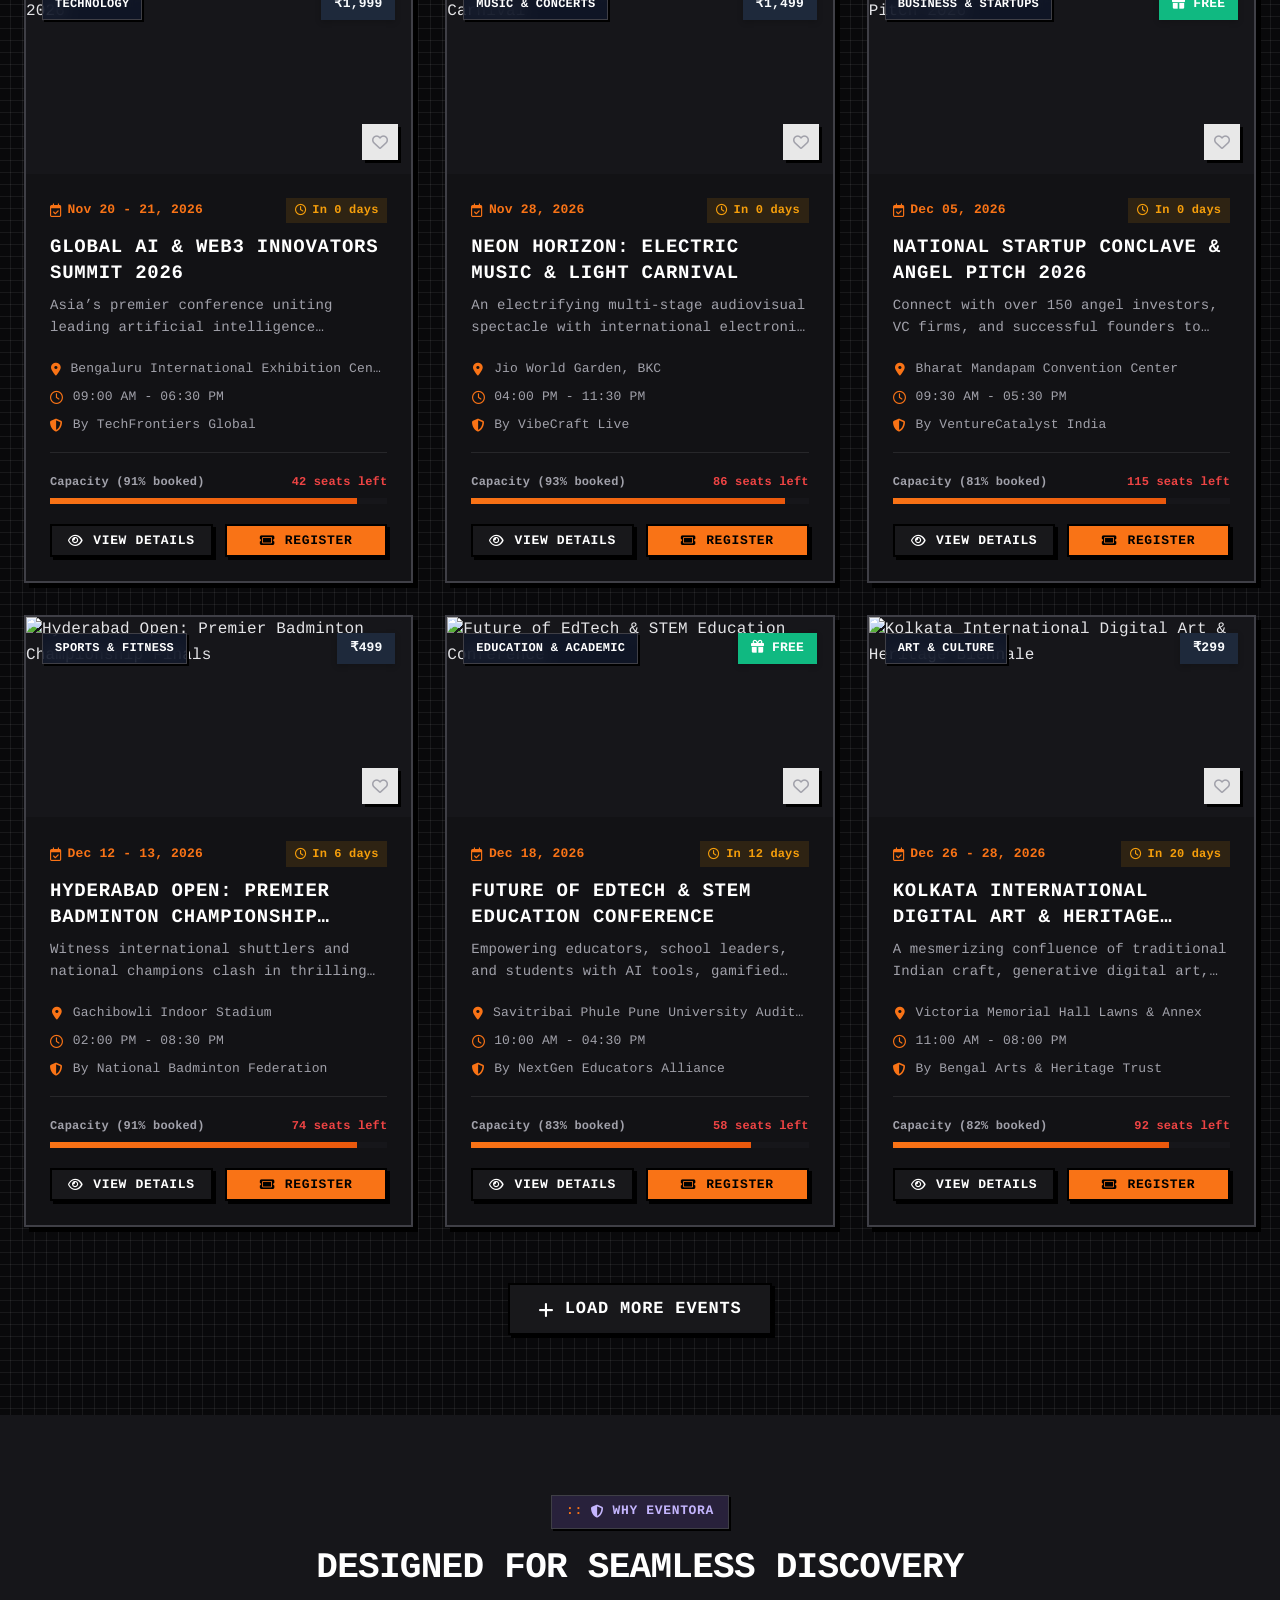
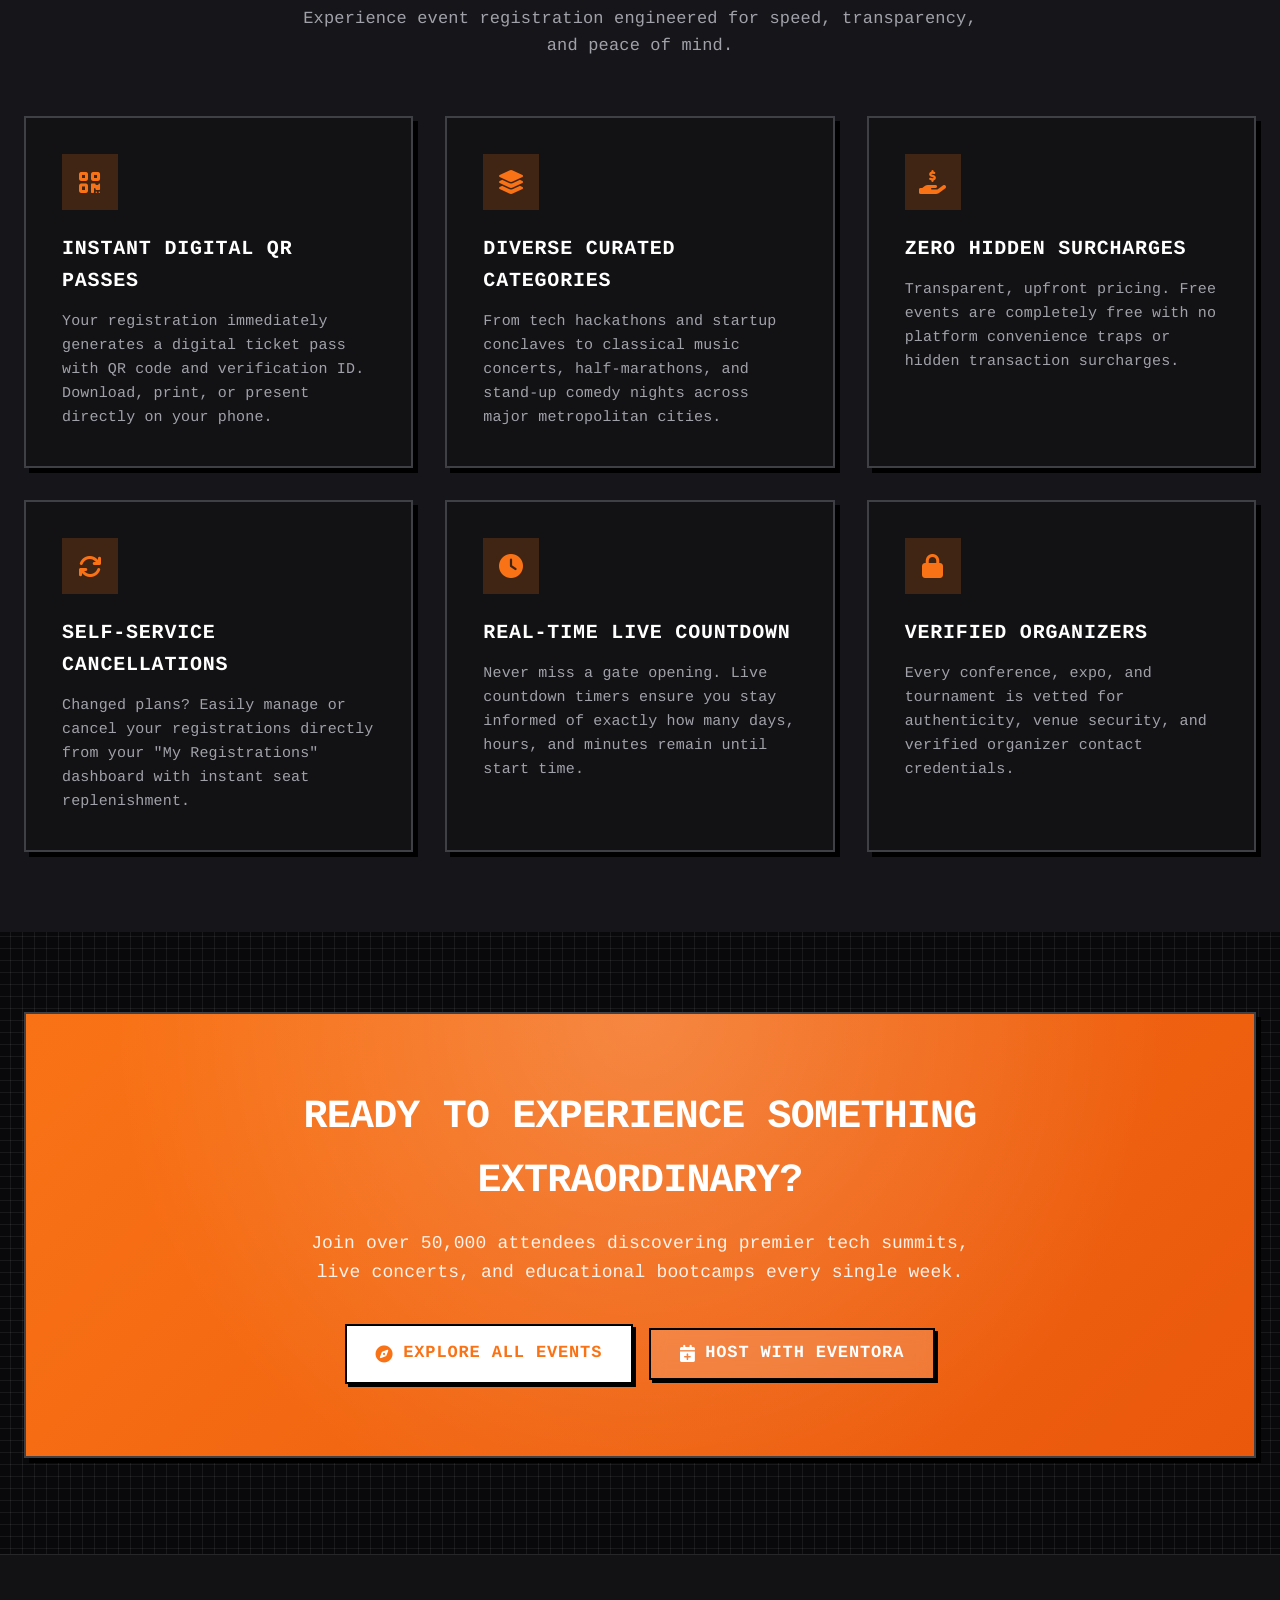
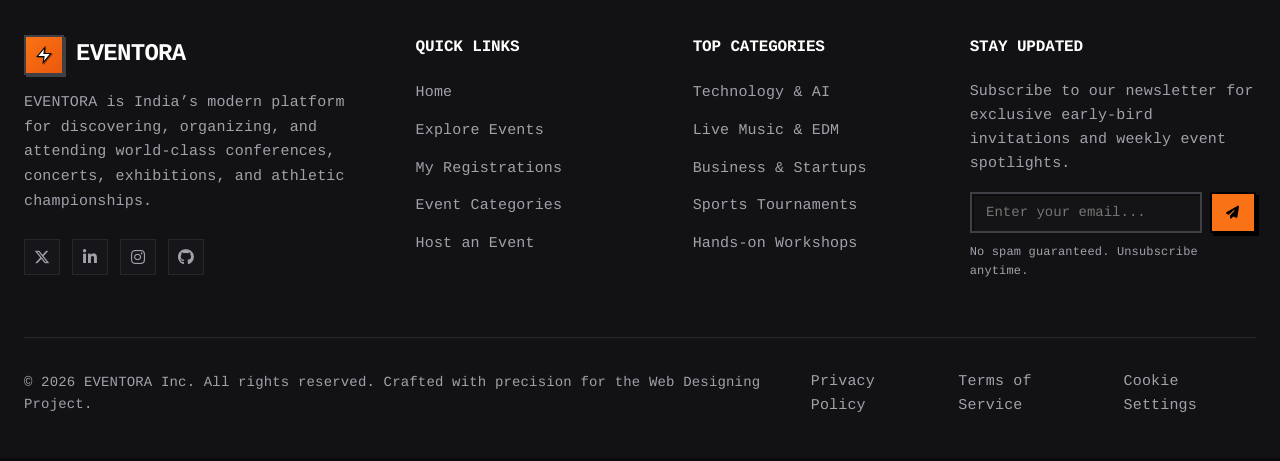
==== commit a856aed1: "feat: floating and functional instant QR gate entry pass across all pages" ====
--- a/index.html
+++ b/index.html
@@ -240,16 +240,24 @@
               </div>
             </article>
 
-            <!-- Floating Micro Interaction Badge -->
-            <div class="floating-mini-widget">
+            <!-- Floating Micro Interaction Badge (Functional Instant QR Gate Pass Button) -->
+            <button class="floating-mini-widget instant-gate-trigger" id="instantGatePassTrigger" type="button" aria-haspopup="dialog" aria-label="Open Instant QR Gate Entry Pass">
               <div class="floating-icon-box">
-                <i class="fa-solid fa-qrcode"></i>
-              </div>
-              <div>
+                <svg width="20" height="20" viewBox="0 0 24 24" fill="none" stroke="currentColor" stroke-width="2" stroke-linecap="square" aria-hidden="true">
+                  <path d="M3 3h6v6H3zM15 3h6v6h-6zM3 15h6v6H3zM14 14h2v2h-2zM18 14h3v3h-3zM14 18h3v3h-3zM18 18h3v3h-3z"/>
+                  <rect x="5" y="5" width="2" height="2" fill="currentColor"/>
+                  <rect x="17" y="5" width="2" height="2" fill="currentColor"/>
+                  <rect x="5" y="17" width="2" height="2" fill="currentColor"/>
+                </svg>
+              </div>
+              <div style="flex-grow: 1; text-align: left;">
                 <div class="floating-text-sub">Instant Digital Pass</div>
                 <div class="floating-text-main">Instant QR Gate Entry</div>
               </div>
-            </div>
+              <div class="floating-arrow-icon" aria-hidden="true">
+                <i class="fa-solid fa-arrow-up-right-from-square"></i>
+              </div>
+            </button>
           </div>
         </div>
       </div>
@@ -864,6 +872,40 @@
     </div>
   </div>
 
+  <!-- INSTANT QR GATE ENTRY PASS MODAL -->
+  <div class="modal-overlay" id="instantGateModal" role="dialog" aria-modal="true" aria-labelledby="gateModalTitle">
+    <div class="modal-box modal-box-wide" style="max-width: 580px;">
+      <div class="modal-header">
+        <div style="display: flex; align-items: center; gap: 0.75rem;">
+          <div class="brand-icon" style="width: 2.25rem; height: 2.25rem; font-size: 1rem;" aria-hidden="true">
+            <svg width="18" height="18" viewBox="0 0 24 24" fill="none" stroke="#FFFFFF" stroke-width="2" stroke-linecap="square" xmlns="http://www.w3.org/2000/svg">
+              <path d="M3 3h6v6H3zM15 3h6v6h-6zM3 15h6v6H3zM14 14h2v2h-2zM18 14h3v3h-3zM14 18h3v3h-3zM18 18h3v3h-3z"/>
+              <rect x="5" y="5" width="2" height="2" fill="#FFFFFF"/>
+              <rect x="17" y="5" width="2" height="2" fill="#FFFFFF"/>
+              <rect x="5" y="17" width="2" height="2" fill="#FFFFFF"/>
+            </svg>
+          </div>
+          <div>
+            <h3 class="modal-title" id="gateModalTitle" style="font-size: 1.15rem; margin-bottom: 0.15rem;">
+              Instant QR Gate Entry Pass
+            </h3>
+            <div style="font-size: 0.72rem; color: #10B981; font-weight: 700; display: flex; align-items: center; gap: 0.35rem;">
+              <span class="pulse-dot" style="width: 6px; height: 6px;"></span>
+              <span style="font-family: var(--font-pixel-sm); letter-spacing: 0.04em;">LIVE SYSTEM // TURNSTILE GATE READY</span>
+            </div>
+          </div>
+        </div>
+        <button class="modal-close-btn gate-modal-close" aria-label="Close gate pass modal">
+          <svg class="pixel-close-svg" width="18" height="18" viewBox="0 0 24 24" fill="none" stroke="currentColor" stroke-width="2.5" stroke-linecap="square">
+            <line x1="18" y1="6" x2="6" y2="18"></line>
+            <line x1="6" y1="6" x2="18" y2="18"></line>
+          </svg>
+        </button>
+      </div>
+      <div class="modal-body" id="gateModalBody"></div>
+    </div>
+  </div>
+
   <!-- Back to Top Button -->
   <button class="back-to-top" id="backToTopBtn" aria-label="Back to top">
     <i class="fa-solid fa-arrow-up"></i>
--- a/css/themes.css
+++ b/css/themes.css
@@ -278,6 +278,7 @@
 .category-chip,
 .filter-btn,
 .floating-mini-widget,
+.floating-gate-pass-dock,
 .user-profile-btn {
   cursor: url("data:image/svg+xml,%3Csvg xmlns='http://www.w3.org/2000/svg' width='22' height='22' viewBox='0 0 22 22'%3E%3Cpath fill='%23F97316' stroke='%23000000' stroke-width='1.5' d='M8,2 L11,2 L11,7 L14,7 L14,10 L17,10 L17,17 L9,17 L5,13 L5,9 L8,9 Z'/%3E%3C/svg%3E"), pointer !important;
 }
@@ -413,6 +414,7 @@
 .cta-card,
 .benefit-card,
 .floating-mini-widget,
+.floating-gate-pass-dock,
 .user-dropdown-menu,
 .ticket-pass-wrapper {
   border: 2px solid var(--border-strong) !important;
--- a/css/style.css
+++ b/css/style.css
@@ -733,6 +733,103 @@
   font-size: 0.9375rem;
   font-weight: 700;
   color: var(--text-main);
+}
+
+/* ============================================================
+   FLOATING INSTANT QR GATE ENTRY PASS DOCK (ALL PAGES)
+   ============================================================ */
+.floating-gate-pass-dock {
+  position: fixed;
+  bottom: 2rem;
+  right: 2rem;
+  z-index: 998;
+  display: flex;
+  align-items: center;
+  gap: 0.75rem;
+  background: var(--bg-surface-elevated);
+  border: 2px solid var(--border-strong);
+  box-shadow: 4px 4px 0px #000000;
+  padding: 0.6rem 1.15rem 0.6rem 0.85rem;
+  border-radius: 0px !important;
+  color: var(--text-main);
+  cursor: pointer;
+  transition: all var(--transition-fast);
+  text-decoration: none;
+  font-family: var(--font-pixel), monospace;
+  animation: floatDockPulse 3.5s ease-in-out infinite alternate;
+}
+
+@keyframes floatDockPulse {
+  0% {
+    transform: translateY(0px);
+  }
+  100% {
+    transform: translateY(-5px);
+  }
+}
+
+.floating-gate-pass-dock:hover {
+  background: var(--primary);
+  color: #000000;
+  border-color: #000000;
+  box-shadow: 5px 5px 0px #000000;
+  transform: translate(-2px, -4px);
+  animation-play-state: paused;
+}
+
+.floating-gate-pass-dock:focus-visible {
+  outline: 2px solid var(--primary);
+  outline-offset: 3px;
+}
+
+.floating-gate-icon {
+  width: 2.25rem;
+  height: 2.25rem;
+  background: #000000;
+  color: var(--primary);
+  display: flex;
+  align-items: center;
+  justify-content: center;
+  border: 1.5px solid var(--primary);
+  box-shadow: 2px 2px 0px rgba(0, 0, 0, 0.4);
+  flex-shrink: 0;
+  transition: all var(--transition-fast);
+}
+
+.floating-gate-pass-dock:hover .floating-gate-icon {
+  background: #000000;
+  color: #FFFFFF;
+  border-color: #000000;
+}
+
+.floating-gate-label {
+  display: flex;
+  flex-direction: column;
+  text-align: left;
+}
+
+.floating-gate-tag {
+  font-family: var(--font-pixel-sm);
+  font-size: 0.65rem;
+  letter-spacing: 0.05em;
+  color: #10B981;
+  font-weight: 700;
+  display: flex;
+  align-items: center;
+  gap: 0.35rem;
+  line-height: 1.2;
+}
+
+.floating-gate-pass-dock:hover .floating-gate-tag {
+  color: #000000;
+}
+
+.floating-gate-title {
+  font-size: 0.875rem;
+  font-weight: 700;
+  letter-spacing: 0.02em;
+  color: inherit;
+  line-height: 1.25;
 }
 
 /* Gate Pass Modal Components */
--- a/css/responsive.css
+++ b/css/responsive.css
@@ -462,6 +462,24 @@
     transform: none !important;
   }
 
+  /* Fixed Floating Gate Pass Dock on Mobile */
+  .floating-gate-pass-dock {
+    bottom: 1.25rem !important;
+    right: 1.25rem !important;
+    padding: 0.5rem 0.85rem !important;
+    gap: 0.5rem !important;
+  }
+  .floating-gate-icon {
+    width: 2rem !important;
+    height: 2rem !important;
+  }
+  .floating-gate-title {
+    font-size: 0.78rem !important;
+  }
+  .floating-gate-tag {
+    font-size: 0.6rem !important;
+  }
+
   /* Search & Filter Section */
   .search-filter-section {
     margin-top: 1rem !important;
